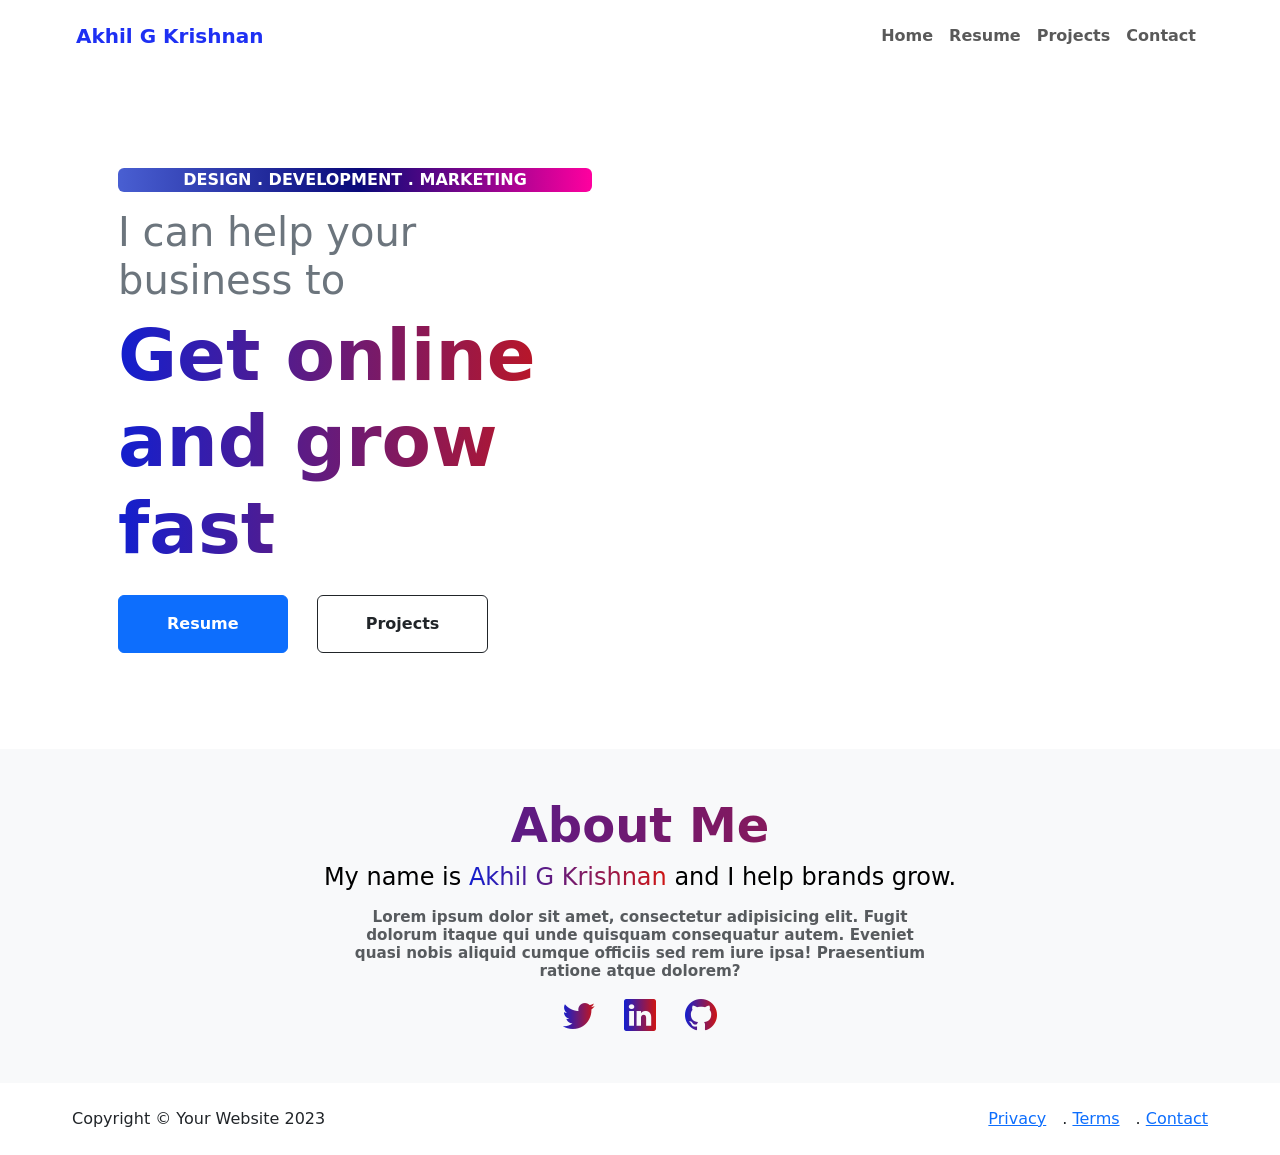
==== index.html @ 1516862a "Update index.html" ====
<!DOCTYPE html>
<html lang="en">

<head>
    <meta charset="UTF-8">
    <meta name="viewport" content="width=device-width, initial-scale=1.0">
    <title>Home</title>
    <link href="https://cdn.jsdelivr.net/npm/bootstrap@5.3.3/dist/css/bootstrap.min.css" rel="stylesheet"
        integrity="sha384-QWTKZyjpPEjISv5WaRU9OFeRpok6YctnYmDr5pNlyT2bRjXh0JMhjY6hW+ALEwIH" crossorigin="anonymous">
    <script src="https://cdn.jsdelivr.net/npm/bootstrap@5.3.3/dist/js/bootstrap.bundle.min.js"
        integrity="sha384-YvpcrYf0tY3lHB60NNkmXc5s9fDVZLESaAA55NDzOxhy9GkcIdslK1eN7N6jIeHz"
        crossorigin="anonymous"></script>
    <link rel="stylesheet" href="https://cdn.jsdelivr.net/npm/bootstrap-icons@1.11.3/font/bootstrap-icons.min.css">
    <style>
        .gradient {
            background: rgb(73, 95, 210);
            background: linear-gradient(90deg, rgba(73, 95, 210, 1) 0%, rgba(9, 9, 121, 1) 51%, rgba(255, 0, 159, 1) 100%);
        }

        .text-gradient {
            background: #121FCF;
            background: linear-gradient(to right, #121FCF 0%, #CF1512 100%);
            -webkit-background-clip: text;  
            -webkit-text-fill-color: transparent;

        }
        .text-blue {
            color: #1E30F3;
        }
                @media (max-width: 767.98px) {

            /* Small devices */
            .block-button {
                --bs-btn-padding-x: 6.5rem;
            }
        }

        @media (min-width: 992px) {

            /* Large devices */
            .block-button {
                --bs-btn-padding-x: 3rem;
            }
        }
    </style>
    <!-- aos animation -->
    <link href="https://unpkg.com/aos@2.3.1/dist/aos.css" rel="stylesheet">
    <!-- aos end -->
</head>

<body>
    <header>
        <nav class="navbar navbar-expand-lg bg-white p-3">
            <div class="container-fluid">
                <a class="navbar-brand ms-5 text-blue fw-semibold" href="#">Akhil G Krishnan</a>
                <button class="navbar-toggler" type="button" data-bs-toggle="collapse" data-bs-target="#navbarNav"
                    aria-controls="navbarNav" aria-expanded="false" aria-label="Toggle navigation">
                    <span class="navbar-toggler-icon"></span>
                </button>
                <div class="collapse navbar-collapse " id="navbarNav">
                    <ul class="navbar-nav ms-auto me-5 fw-semibold">
                        <li class="nav-item">
                            <a class="nav-link" aria-current="page" href="./index.html">Home</a>
                        </li>
                        <li class="nav-item">
                            <a class="nav-link" href="./resume.html">Resume</a>
                        </li>
                        <li class="nav-item">
                            <a class="nav-link" href="./projects.html">Projects</a>
                        </li>
                        <li class="nav-item">
                            <a class="nav-link" href="./contact.html">Contact</a>
                        </li>
                    </ul>
                </div>
            </div>
        </nav>
    </header>

    <section>
        <div class="container">
            <div class="row py-5">
                <div class="col-lg-6 col-md-12 col-sm-6 col-12 p-5">
                    <p class="fw-semibold gradient text-white text-center rounded">DESIGN . DEVELOPMENT . MARKETING</p>
                    <h1 class="display-6 text-secondary">I can help your business to</h1>
                    <h1 class="display-2 fw-semibold text-gradient pb-3"data-aos="fade-right"data-aos-duration="1000">Get online and grow fast</h1>
                    <a href="./resume.html" type="button" class="block-button btn btn-primary fw-semibold"
                        style="--bs-btn-padding-y: 1rem; --bs-btn-font-size: 1rem;">Resume</a>
                    <a href="./projects.html" type="button" class="block-button mt-lg-0 mt-4 btn btn-outline-dark fw-semibold ms-lg-4 "
                        style="--bs-btn-padding-y: 1rem; --bs-btn-font-size: 1rem;">Projects</a>
                </div>
                <div class="col-lg-6 col-md-4 col-sm-6 col-12 pb-5">
                    <img src="https://media.licdn.com/dms/image/v2/D5603AQEH0GfqsqzB6A/profile-displayphoto-shrink_800_800/profile-displayphoto-shrink_800_800/0/1711695723453?e=1730937600&v=beta&t=WbJFxingFZebpZUg8IIuKh9B48C7hSHyqkShiogOjWU" alt="" class="w-75 rounded-circle ms-5 shadow-lg" data-aos="fade-up"
                        data-aos-duration="1000">
                </div>
            </div>
        </div>
    </section>

    <section>
        <div class="container-fluid bg-light">
            <div class="row">
                <div class="col-lg-12 col-md-12 col-sm-6 col-12 p-5 ">
                    <h1 class="text-center display-5 fw-semibold text-gradient">About Me</h1>
                    <p class="display-2 text-black text-center " style="font-size: 1.5rem">My name is <span
                            class="text-gradient">Akhil G Krishnan</span> and I help brands grow.</p>
                    <p class="display-2 text-muted text-center fw-semibold col-lg-6 mx-auto" style="font-size: .95rem">Lorem
                        ipsum dolor sit amet, consectetur adipisicing elit. Fugit dolorum itaque qui unde quisquam
                        consequatur autem. Eveniet quasi nobis aliquid cumque officiis sed rem iure ipsa! Praesentium
                        ratione atque dolorem?</p>
                    <div class="text-center">
                        <a href=""><i class="bi bi-twitter display-6 text-gradient" style="font-size: 2rem"></i></a>
                        <i class="bi bi-linkedin display-6 text-gradient ms-4" style="font-size: 2rem"></i>
                        <i class="bi bi-github display-6 text-gradient ms-4" style="font-size: 2rem"></i>
                    </div>


                </div>

            </div>
        </div>
    </section>

    <!-- Footer section -->
    <footer>
        <div class="container-fluid bg-white">
            <div class="row">
                <div class="col-lg-6 col-md-4 col-sm-2 p-4 ">
                    <p class="ms-5 my-auto">Copyright © Your Website 2023</p>
                </div>
                <div class="col-lg-6 col-md- col-sm-6 text-lg-end p-4 text-center ">
                    <span><a href="#" class="me-3">Privacy</a></span>.
                    <span><a href="#" class="me-3">Terms</a></span>.
                    <span><a href="#" class="me-5">Contact</a></span>
                    
                </div>
            </div>

        </div>



    </footer>
    <!-- Footer section end -->


</body>
<script src="https://unpkg.com/aos@2.3.1/dist/aos.js"></script>
<script>
    AOS.init();
</script>

</html>
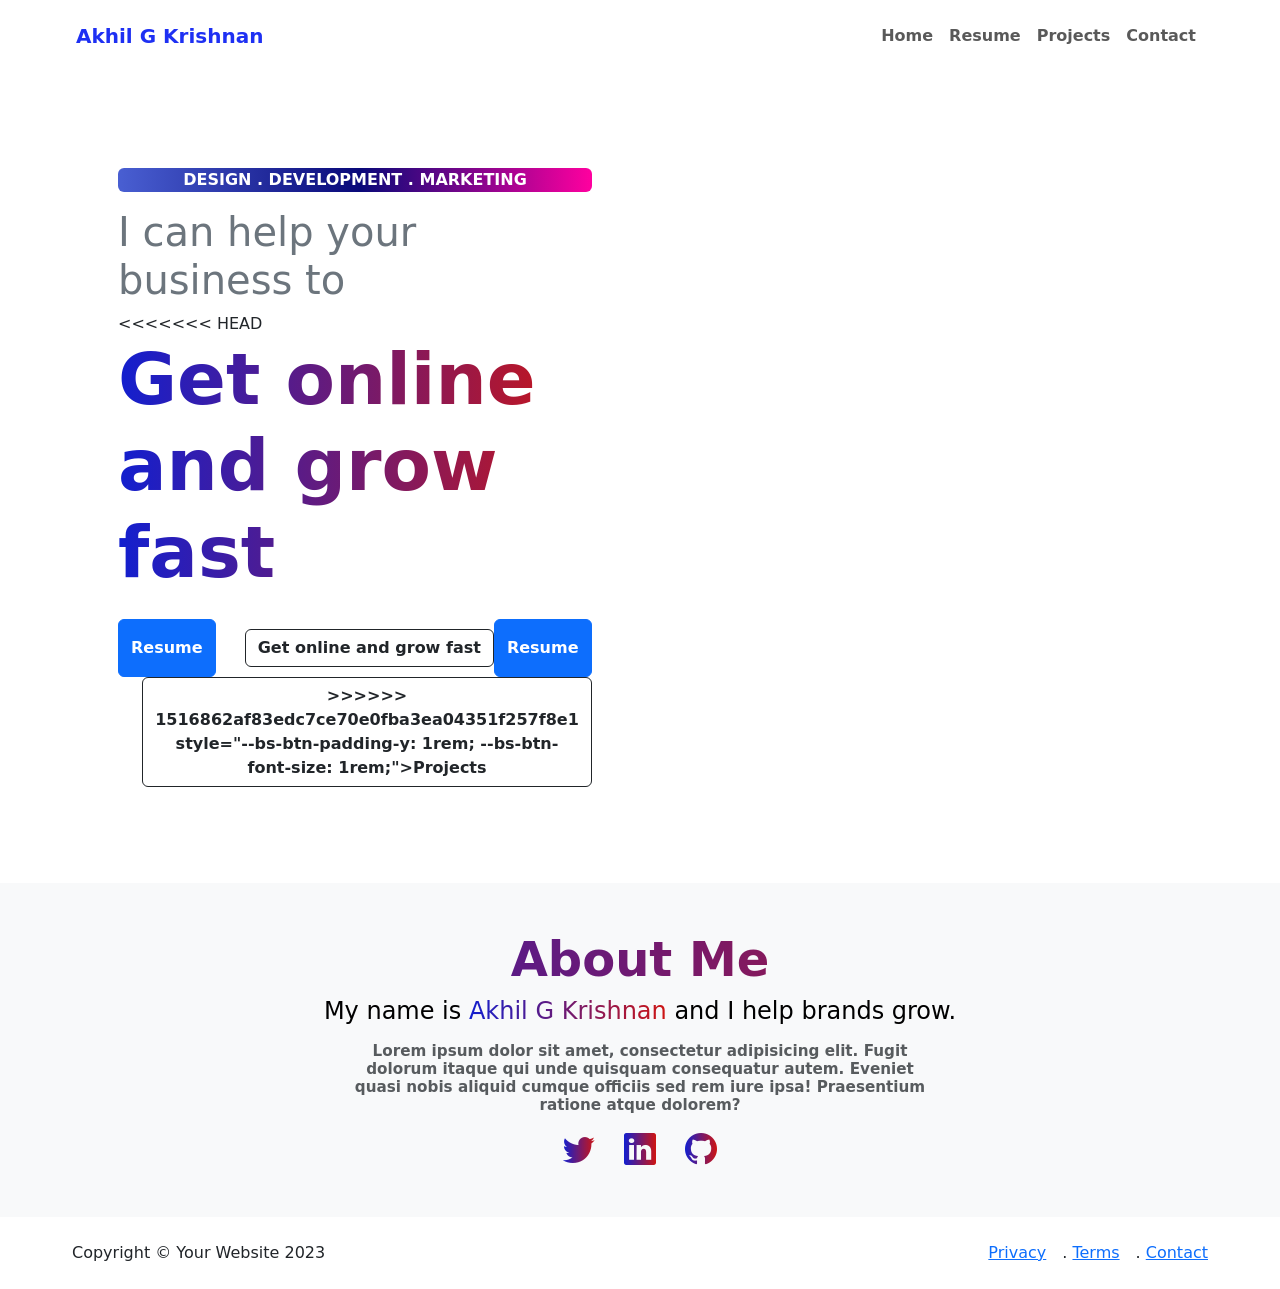
==== commit dc173229: "favicon added" ====
--- a/index.html
+++ b/index.html
@@ -11,6 +11,7 @@
         integrity="sha384-YvpcrYf0tY3lHB60NNkmXc5s9fDVZLESaAA55NDzOxhy9GkcIdslK1eN7N6jIeHz"
         crossorigin="anonymous"></script>
     <link rel="stylesheet" href="https://cdn.jsdelivr.net/npm/bootstrap-icons@1.11.3/font/bootstrap-icons.min.css">
+    <link rel="icon" type="image/x-icon" href="/images/1711695723453-modified.png">
     <style>
         .gradient {
             background: rgb(73, 95, 210);
@@ -20,14 +21,24 @@
         .text-gradient {
             background: #121FCF;
             background: linear-gradient(to right, #121FCF 0%, #CF1512 100%);
-            -webkit-background-clip: text;  
+            -webkit-background-clip: text;
             -webkit-text-fill-color: transparent;
 
         }
+
         .text-blue {
             color: #1E30F3;
         }
+<<<<<<< HEAD
+
+        .block-button {
+            --bs-btn-padding-x: 7rem;
+        }
+
+        @media (max-width: 767.98px) {
+=======
                 @media (max-width: 767.98px) {
+>>>>>>> 1516862af83edc7ce70e0fba3ea04351f257f8e1
 
             /* Small devices */
             .block-button {
@@ -77,21 +88,30 @@
         </nav>
     </header>
 
-    <section>
+    <section >
         <div class="container">
             <div class="row py-5">
                 <div class="col-lg-6 col-md-12 col-sm-6 col-12 p-5">
                     <p class="fw-semibold gradient text-white text-center rounded">DESIGN . DEVELOPMENT . MARKETING</p>
                     <h1 class="display-6 text-secondary">I can help your business to</h1>
+<<<<<<< HEAD
+                    <h1 class="display-2 fw-semibold text-gradient pb-3" data-aos="fade-right" data-aos-duration="1000">
+                        Get online and grow fast</h1>
+                    <a href="./resume.html" type="button" class=" block-button btn btn-primary fw-semibold"
+                        style="--bs-btn-padding-y: 1rem; --bs-btn-font-size: 1rem;">Resume</a>
+                    <a href="./projects.html" type="button"
+                        class=" block-button mt-lg-0 mt-4 btn btn-outline-dark fw-semibold ms-lg-4 "
+=======
                     <h1 class="display-2 fw-semibold text-gradient pb-3"data-aos="fade-right"data-aos-duration="1000">Get online and grow fast</h1>
                     <a href="./resume.html" type="button" class="block-button btn btn-primary fw-semibold"
                         style="--bs-btn-padding-y: 1rem; --bs-btn-font-size: 1rem;">Resume</a>
                     <a href="./projects.html" type="button" class="block-button mt-lg-0 mt-4 btn btn-outline-dark fw-semibold ms-lg-4 "
+>>>>>>> 1516862af83edc7ce70e0fba3ea04351f257f8e1
                         style="--bs-btn-padding-y: 1rem; --bs-btn-font-size: 1rem;">Projects</a>
                 </div>
                 <div class="col-lg-6 col-md-4 col-sm-6 col-12 pb-5">
-                    <img src="https://media.licdn.com/dms/image/v2/D5603AQEH0GfqsqzB6A/profile-displayphoto-shrink_800_800/profile-displayphoto-shrink_800_800/0/1711695723453?e=1730937600&v=beta&t=WbJFxingFZebpZUg8IIuKh9B48C7hSHyqkShiogOjWU" alt="" class="w-75 rounded-circle ms-5 shadow-lg" data-aos="fade-up"
-                        data-aos-duration="1000">
+                    <img src="https://media.licdn.com/dms/image/v2/D5603AQEH0GfqsqzB6A/profile-displayphoto-shrink_800_800/profile-displayphoto-shrink_800_800/0/1711695723453?e=1730937600&v=beta&t=WbJFxingFZebpZUg8IIuKh9B48C7hSHyqkShiogOjWU"
+                        alt="" class="w-75 rounded-circle ms-5 shadow-lg" data-aos="fade-up" data-aos-duration="1000">
                 </div>
             </div>
         </div>
@@ -104,7 +124,8 @@
                     <h1 class="text-center display-5 fw-semibold text-gradient">About Me</h1>
                     <p class="display-2 text-black text-center " style="font-size: 1.5rem">My name is <span
                             class="text-gradient">Akhil G Krishnan</span> and I help brands grow.</p>
-                    <p class="display-2 text-muted text-center fw-semibold col-lg-6 mx-auto" style="font-size: .95rem">Lorem
+                    <p class="display-2 text-muted text-center fw-semibold col-lg-6 mx-auto" style="font-size: .95rem">
+                        Lorem
                         ipsum dolor sit amet, consectetur adipisicing elit. Fugit dolorum itaque qui unde quisquam
                         consequatur autem. Eveniet quasi nobis aliquid cumque officiis sed rem iure ipsa! Praesentium
                         ratione atque dolorem?</p>
@@ -132,7 +153,7 @@
                     <span><a href="#" class="me-3">Privacy</a></span>.
                     <span><a href="#" class="me-3">Terms</a></span>.
                     <span><a href="#" class="me-5">Contact</a></span>
-                    
+
                 </div>
             </div>
 
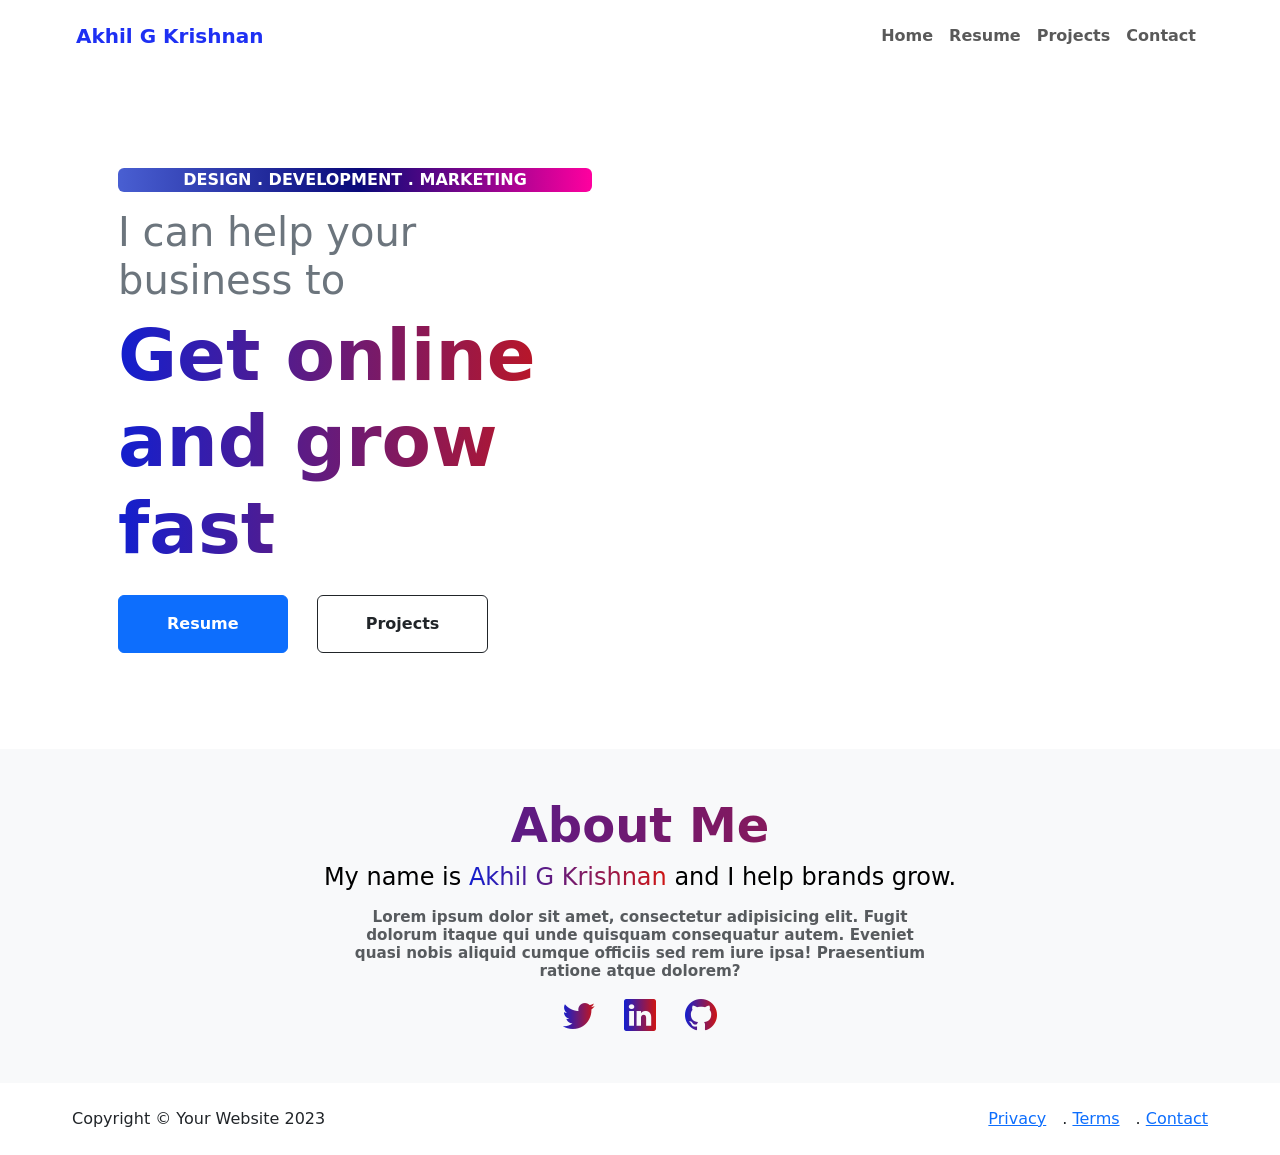
==== commit f1db37c9: "error fixed" ====
--- a/index.html
+++ b/index.html
@@ -29,16 +29,12 @@
         .text-blue {
             color: #1E30F3;
         }
-<<<<<<< HEAD
 
         .block-button {
             --bs-btn-padding-x: 7rem;
         }
 
         @media (max-width: 767.98px) {
-=======
-                @media (max-width: 767.98px) {
->>>>>>> 1516862af83edc7ce70e0fba3ea04351f257f8e1
 
             /* Small devices */
             .block-button {
@@ -94,19 +90,12 @@
                 <div class="col-lg-6 col-md-12 col-sm-6 col-12 p-5">
                     <p class="fw-semibold gradient text-white text-center rounded">DESIGN . DEVELOPMENT . MARKETING</p>
                     <h1 class="display-6 text-secondary">I can help your business to</h1>
-<<<<<<< HEAD
                     <h1 class="display-2 fw-semibold text-gradient pb-3" data-aos="fade-right" data-aos-duration="1000">
                         Get online and grow fast</h1>
                     <a href="./resume.html" type="button" class=" block-button btn btn-primary fw-semibold"
                         style="--bs-btn-padding-y: 1rem; --bs-btn-font-size: 1rem;">Resume</a>
                     <a href="./projects.html" type="button"
                         class=" block-button mt-lg-0 mt-4 btn btn-outline-dark fw-semibold ms-lg-4 "
-=======
-                    <h1 class="display-2 fw-semibold text-gradient pb-3"data-aos="fade-right"data-aos-duration="1000">Get online and grow fast</h1>
-                    <a href="./resume.html" type="button" class="block-button btn btn-primary fw-semibold"
-                        style="--bs-btn-padding-y: 1rem; --bs-btn-font-size: 1rem;">Resume</a>
-                    <a href="./projects.html" type="button" class="block-button mt-lg-0 mt-4 btn btn-outline-dark fw-semibold ms-lg-4 "
->>>>>>> 1516862af83edc7ce70e0fba3ea04351f257f8e1
                         style="--bs-btn-padding-y: 1rem; --bs-btn-font-size: 1rem;">Projects</a>
                 </div>
                 <div class="col-lg-6 col-md-4 col-sm-6 col-12 pb-5">
@@ -171,4 +160,4 @@
     AOS.init();
 </script>
 
-</html>
+</html>
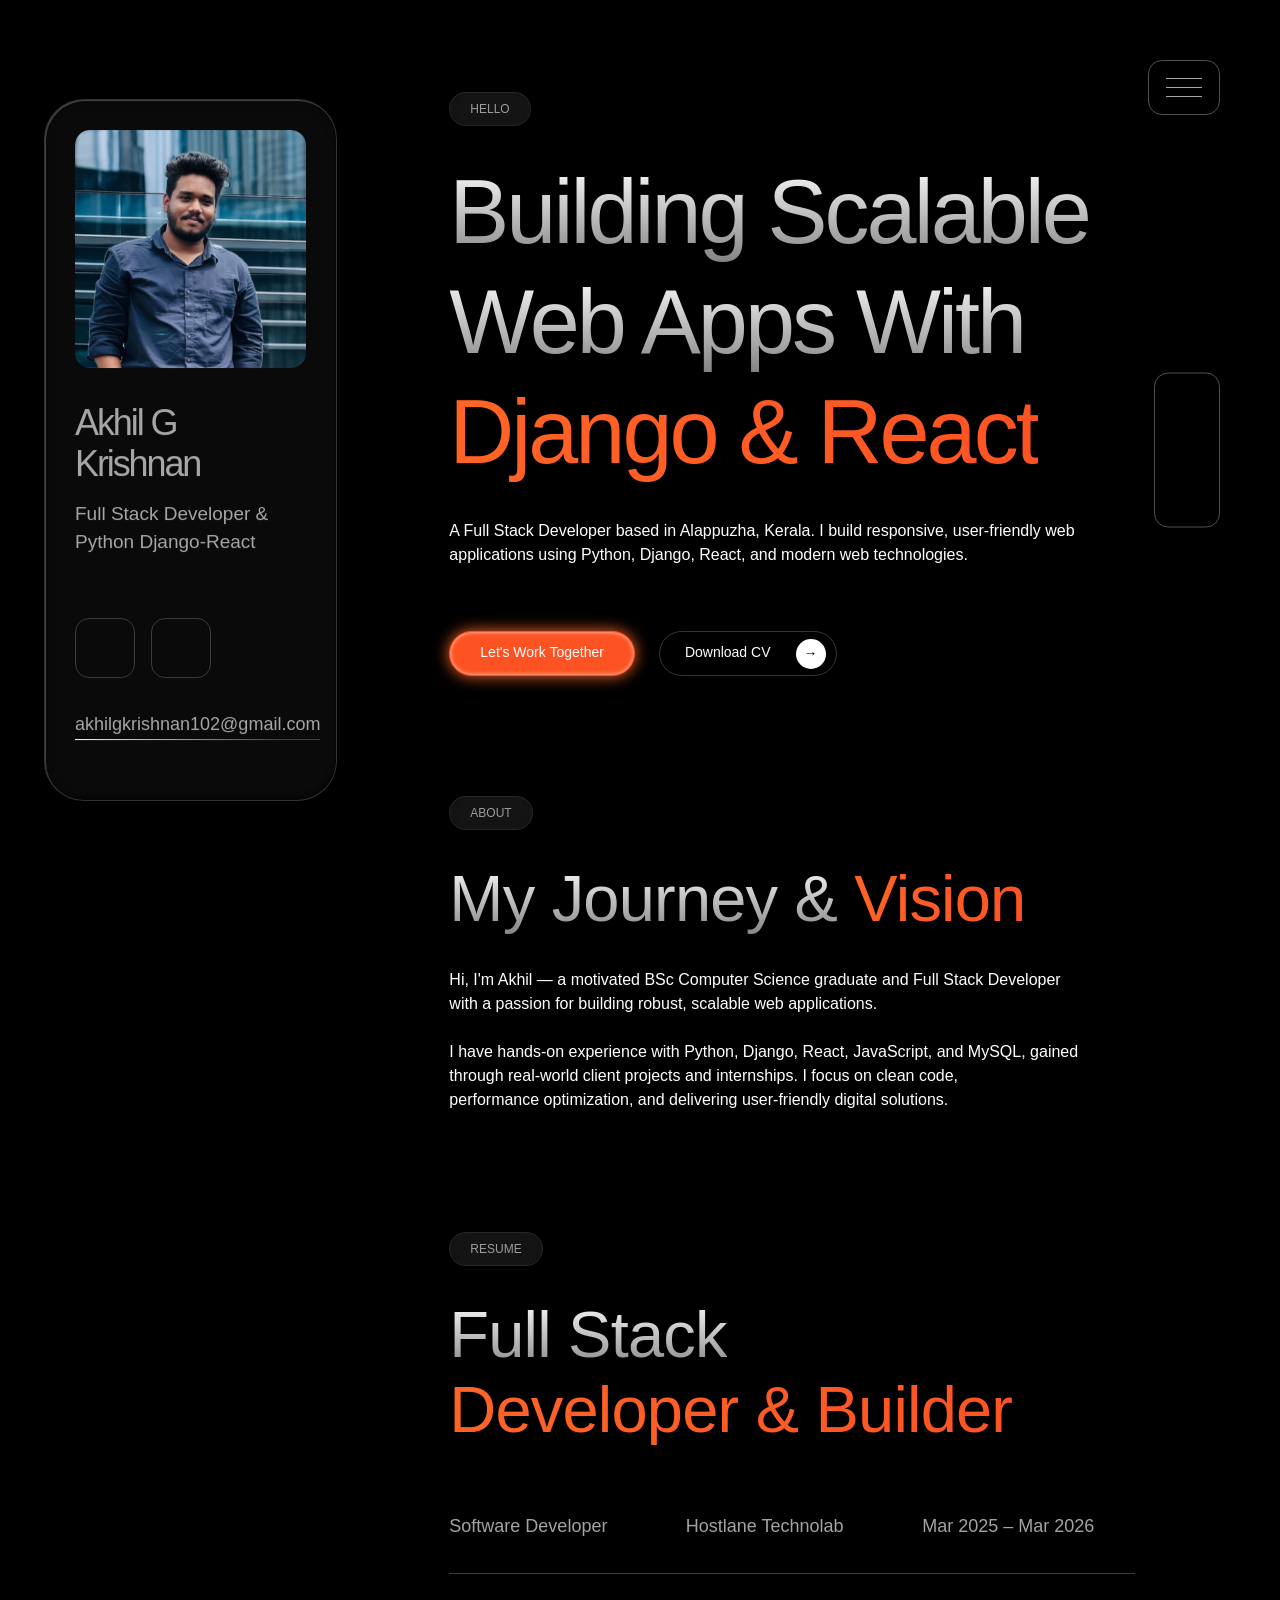
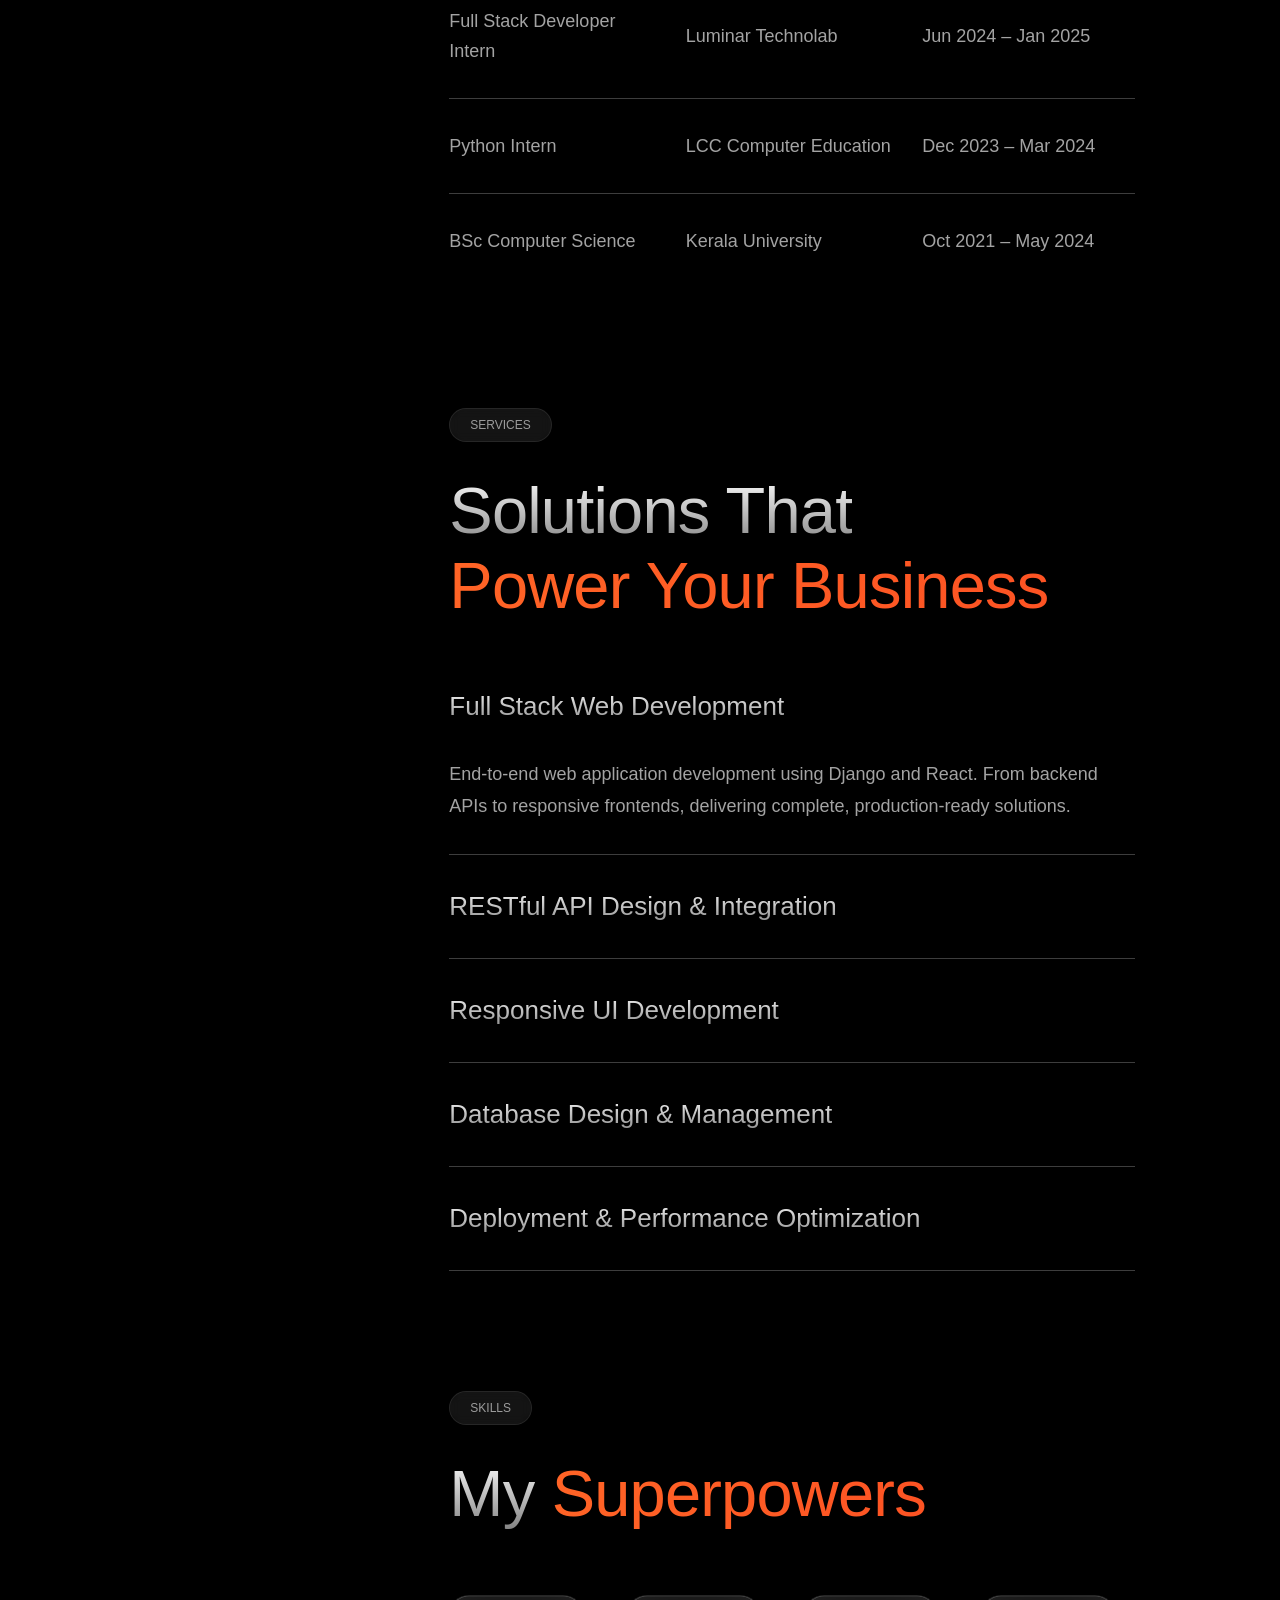
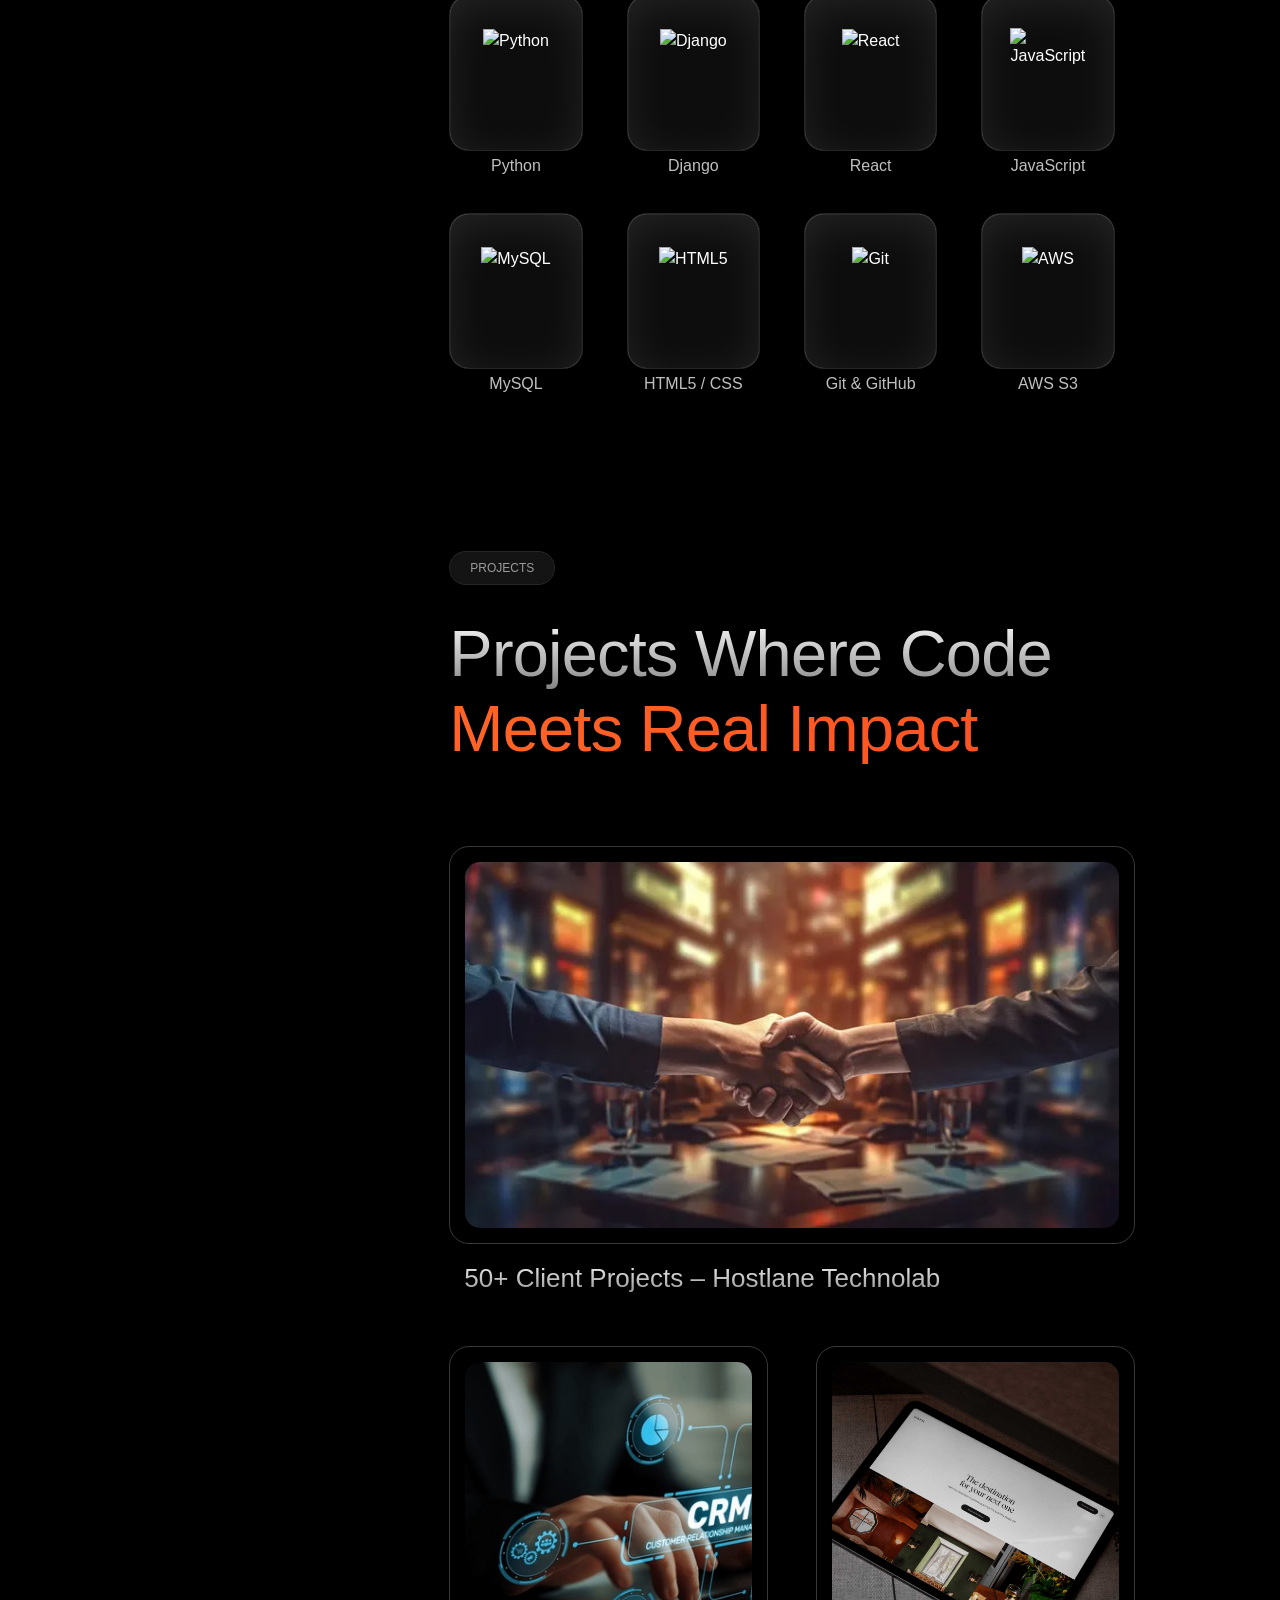
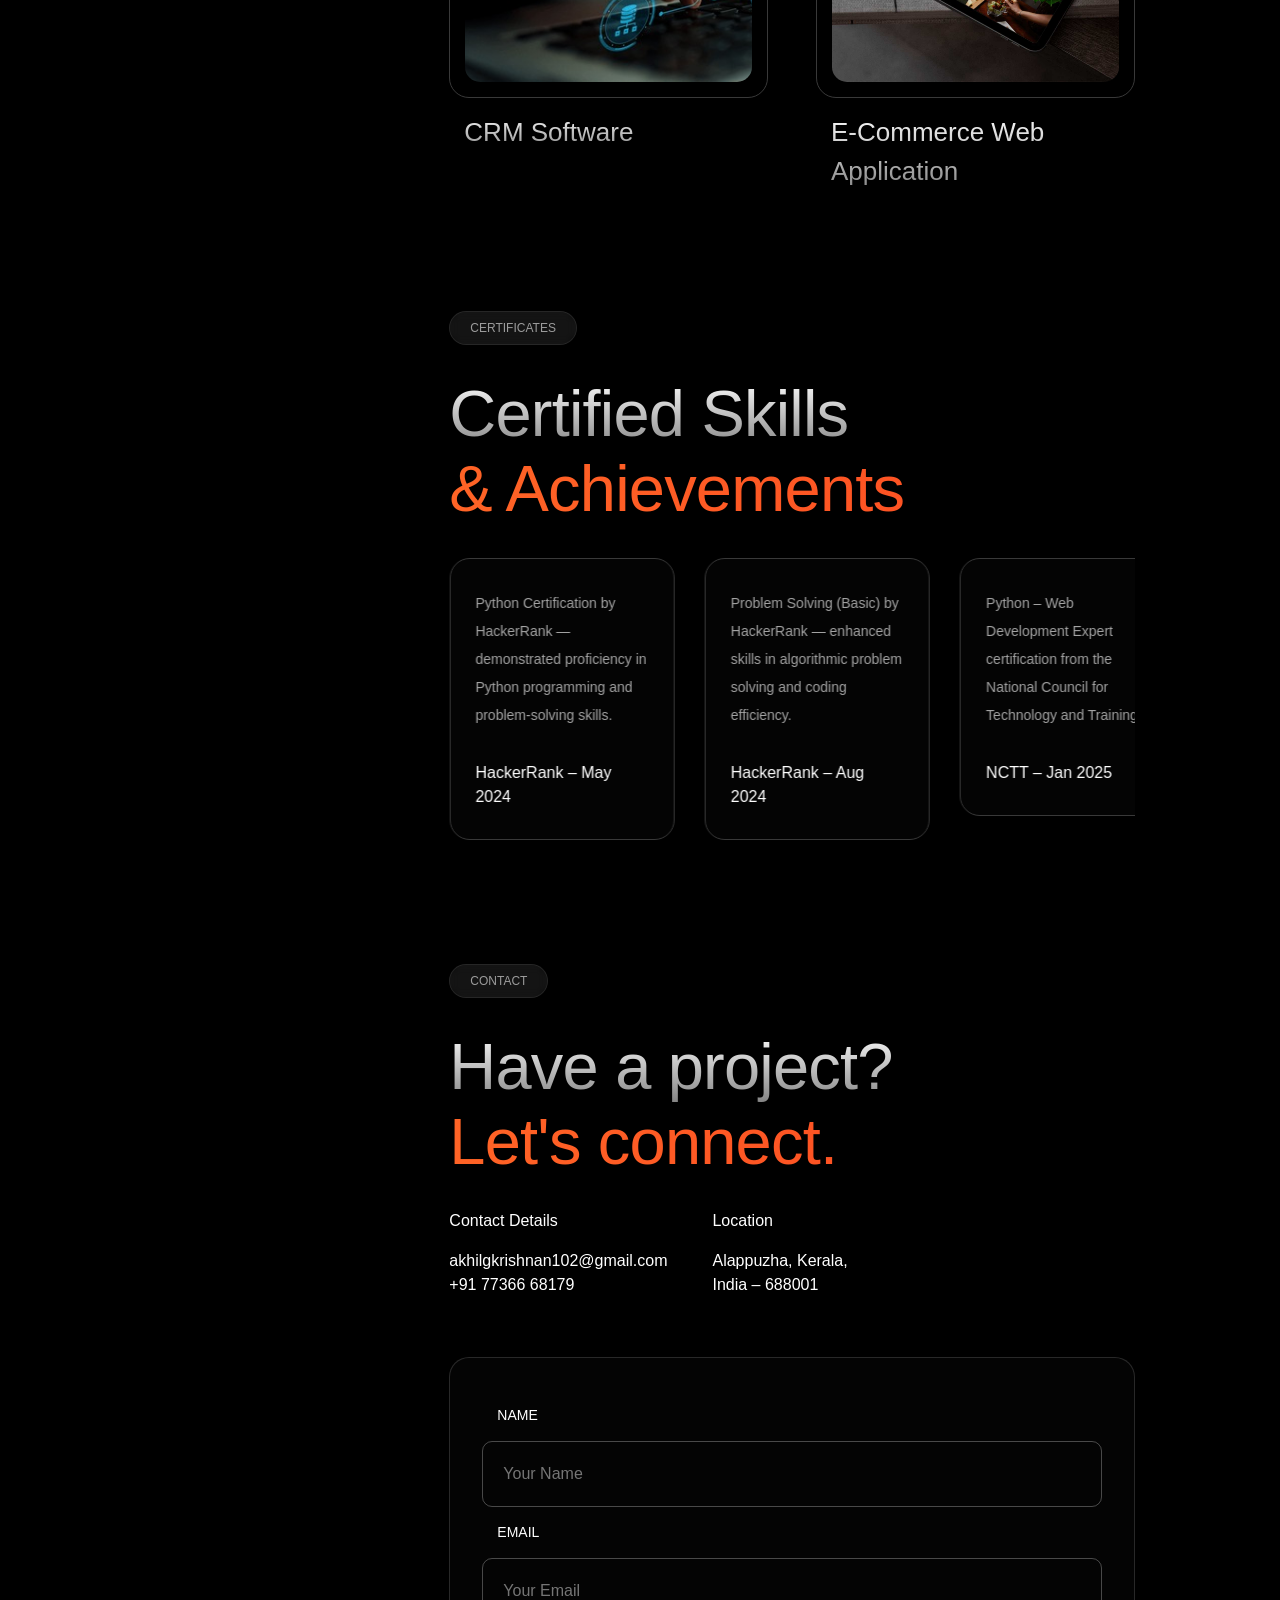
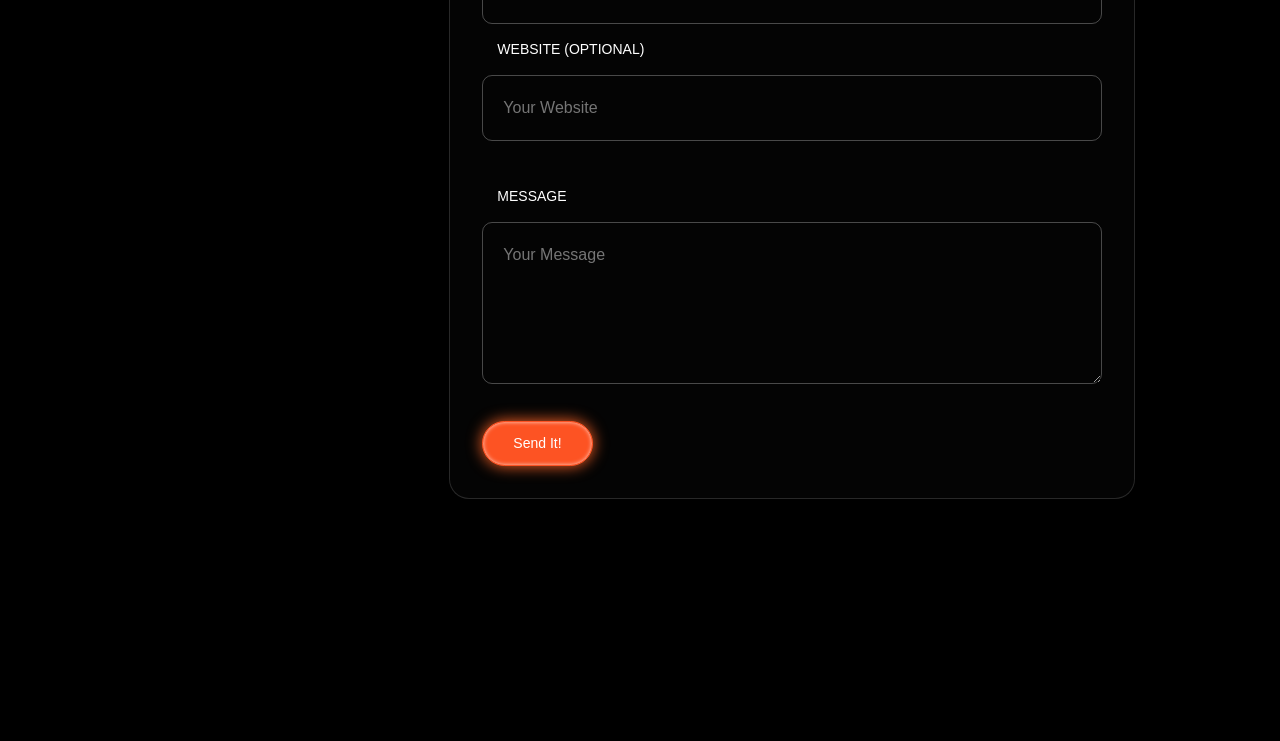
==== commit 4120146b: "new" ====
--- a/index.html
+++ b/index.html
@@ -1,163 +1,747 @@
 <!DOCTYPE html>
-<html lang="en">
+<!-- saved from url=(0052)https://visiblo-template.tavonline.co/version-3.html -->
+<html lang="en" style="scroll-behavior: smooth;">
 
 <head>
-    <meta charset="UTF-8">
-    <meta name="viewport" content="width=device-width, initial-scale=1.0">
-    <title>Home</title>
-    <link href="https://cdn.jsdelivr.net/npm/bootstrap@5.3.3/dist/css/bootstrap.min.css" rel="stylesheet"
-        integrity="sha384-QWTKZyjpPEjISv5WaRU9OFeRpok6YctnYmDr5pNlyT2bRjXh0JMhjY6hW+ALEwIH" crossorigin="anonymous">
-    <script src="https://cdn.jsdelivr.net/npm/bootstrap@5.3.3/dist/js/bootstrap.bundle.min.js"
-        integrity="sha384-YvpcrYf0tY3lHB60NNkmXc5s9fDVZLESaAA55NDzOxhy9GkcIdslK1eN7N6jIeHz"
-        crossorigin="anonymous"></script>
-    <link rel="stylesheet" href="https://cdn.jsdelivr.net/npm/bootstrap-icons@1.11.3/font/bootstrap-icons.min.css">
-    <link rel="icon" type="image/x-icon" href="/images/1711695723453-modified.png">
+    <meta http-equiv="Content-Type" content="text/html; charset=UTF-8">
     <style>
-        .gradient {
-            background: rgb(73, 95, 210);
-            background: linear-gradient(90deg, rgba(73, 95, 210, 1) 0%, rgba(9, 9, 121, 1) 51%, rgba(255, 0, 159, 1) 100%);
+        body {
+            transition: opacity ease-in 0.2s;
         }
 
-        .text-gradient {
-            background: #121FCF;
-            background: linear-gradient(to right, #121FCF 0%, #CF1512 100%);
-            -webkit-background-clip: text;
-            -webkit-text-fill-color: transparent;
-
-        }
-
-        .text-blue {
-            color: #1E30F3;
-        }
-
-        .block-button {
-            --bs-btn-padding-x: 7rem;
-        }
-
-        @media (max-width: 767.98px) {
-
-            /* Small devices */
-            .block-button {
-                --bs-btn-padding-x: 6.5rem;
-            }
-        }
-
-        @media (min-width: 992px) {
-
-            /* Large devices */
-            .block-button {
-                --bs-btn-padding-x: 3rem;
-            }
+        body[unresolved] {
+            opacity: 0;
+            display: block;
+            overflow: hidden;
+            position: relative;
         }
     </style>
-    <!-- aos animation -->
-    <link href="https://unpkg.com/aos@2.3.1/dist/aos.css" rel="stylesheet">
-    <!-- aos end -->
+
+    <meta name="viewport" content="width=device-width, initial-scale=1.0">
+    <title>Akhil G Krishnan – Full Stack Developer</title>
+
+    <!-- Google Fonts -->
+    <link rel="preconnect" href="https://fonts.googleapis.com/">
+    <link rel="preconnect" href="https://fonts.gstatic.com/" crossorigin="">
+    <link href="./index_files/css2" rel="stylesheet">
+
+    <!-- Bootstrap CSS -->
+    <link rel="stylesheet" href="./index_files/bootstrap.min.css">
+
+    <!-- Icon CSS -->
+    <link href="https://cdn.jsdelivr.net/npm/remixicon@3.5.0/fonts/remixicon.css" rel="stylesheet">
+
+    <!--  CSS files -->
+    <link rel="stylesheet" href="./index_files/swiper.css">
+    <link rel="stylesheet" href="./index_files/magnific.css">
+    <link rel="stylesheet" href="./index_files/main-color.css">
+    <link rel="stylesheet" href="./index_files/main.css">
+
+    <style>
+        .text-anime,
+        .text-anime .text-lines,
+        .text-anime span {
+            opacity: 1 !important;
+            transform: none !important;
+            visibility: visible !important;
+        }
+    </style>
 </head>
 
-<body>
-    <header>
-        <nav class="navbar navbar-expand-lg bg-white p-3">
-            <div class="container-fluid">
-                <a class="navbar-brand ms-5 text-blue fw-semibold" href="#">Akhil G Krishnan</a>
-                <button class="navbar-toggler" type="button" data-bs-toggle="collapse" data-bs-target="#navbarNav"
-                    aria-controls="navbarNav" aria-expanded="false" aria-label="Toggle navigation">
-                    <span class="navbar-toggler-icon"></span>
-                </button>
-                <div class="collapse navbar-collapse " id="navbarNav">
-                    <ul class="navbar-nav ms-auto me-5 fw-semibold">
-                        <li class="nav-item">
-                            <a class="nav-link" aria-current="page" href="./index.html">Home</a>
+<body style="">
+
+    <div class="preloader"
+        style="translate: none; rotate: none; scale: none; pointer-events: none; transform: translate(0px, -100%);">
+        <div class="percent-display">
+            <div class="number"><span
+                    style="translate: none; rotate: none; scale: none; transform: translate(0px, -400%);">0</span><span
+                    style="translate: none; rotate: none; scale: none; transform: translate(0px, -400%);">0</span></div>
+            <div class="number"><span
+                    style="translate: none; rotate: none; scale: none; transform: translate(0px, -400%);">2</span><span
+                    style="translate: none; rotate: none; scale: none; transform: translate(0px, -400%);">7</span></div>
+            <div class="number"><span
+                    style="translate: none; rotate: none; scale: none; transform: translate(0px, -400%);">5</span><span
+                    style="translate: none; rotate: none; scale: none; transform: translate(0px, -400%);">3</span></div>
+            <div class="number"><span
+                    style="translate: none; rotate: none; scale: none; transform: translate(0px, -400%);">1</span><span
+                    style="translate: none; rotate: none; scale: none; transform: translate(0px, -400%);">0</span><span
+                    style="translate: none; rotate: none; scale: none; transform: translate(0px, -400%);">0</span></div>
+        </div>
+        <div class="loading" style="opacity: 0; visibility: hidden;">Loading...</div>
+    </div>
+    <main>
+        <div class="wrapper row">
+            <div class="hamburger">
+                <span></span>
+                <span></span>
+                <span></span>
+            </div>
+
+            <div class="icon-bar">
+                <a href="#home" class="active"><span>home</span><i class="ri-home-3-line"></i></a>
+                <a href="#resume" class=""><span>resume</span><i class="ri-align-center"></i></a>
+                <a href="#services" class=""><span>services</span><i class="ri-briefcase-2-line"></i></a>
+                <a href="#skills" class=""><span>skills</span><i class="ri-shapes-line"></i></a>
+                <a href="#portfolio" class=""><span>projects</span><i class="ri-macbook-line"></i></a>
+                <a href="#comments" class=""><span>certificates</span><i class="ri-medal-line"></i></a>
+                <a href="#contact" class=""><span>contact</span><i class="ri-mail-send-line"></i></a>
+            </div>
+
+            <div class="profile-box-wrap col-12 offset-md-1 col-md-10 offset-lg-0 col-lg-3">
+                <div class="profile-box glass-effect">
+                    <div class="profile-box-inner">
+                        <div class="profile-image">
+                            <img src="./index_files/img/akhil.png" alt="profile">
+                        </div>
+                        <div class="profile-info">
+                            <h5 class="mt-1">Akhil G Krishnan</h5>
+                            <p class="body-three mt-16">Full Stack Developer &amp;<br>Python Django-React</p>
+                        </div>
+                        <div class="social-links mt-32">
+                            <a href="https://www.linkedin.com/in/akhilgk-/" target="_blank"><i
+                                    class="ri-linkedin-fill"></i></a>
+                            <a href="https://github.com/akhilgk102" target="_blank"><i class="ri-github-fill"></i></a>
+                        </div>
+                        <div class="email-info ">
+                            <a href="mailto:akhilgkrishnan102@gmail.com">
+                                <p>akhilgkrishnan102@gmail.com</p>
+                            </a>
+                        </div>
+                    </div>
+                </div>
+            </div>
+
+            <div class="content-side  col-12 offset-md-1 col-md-10 offset-lg-4 col-lg-7">
+                <section class="hero-section" id="home">
+                    <div class="eyebrow-badge fade-up-anime"
+                        style="translate: none; rotate: none; scale: none; opacity: 1; visibility: inherit; transform: translate(0px, 0px);">
+                        <span>HELLO</span>
+                    </div>
+                    <h1 class="text-anime" style="">
+                        <div class="line-wrapper">
+                            <div class="text-lines"
+                                style="display: block; text-align: start; position: relative; translate: none; rotate: none; scale: none; transform: translate(0px, 0px);">
+                                <span>Building Scalable</span>
+                            </div>
+                        </div>
+                        <div class="line-wrapper">
+                            <div class="text-lines"
+                                style="display: block; text-align: start; position: relative; translate: none; rotate: none; scale: none; transform: translate(0px, 0px);">
+                                <span>Web Apps With</span>
+                            </div>
+                        </div>
+                        <div class="line-wrapper">
+                            <div class="text-lines"
+                                style="display: block; text-align: start; position: relative; translate: none; rotate: none; scale: none; transform: translate(0px, 0px);">
+                                <span class="color">Django &amp; React</span>
+                            </div>
+                        </div>
+                    </h1>
+                    <p class="mt-32 text-anime" style="">
+                    <div class="line-wrapper">
+                        <div class="text-lines"
+                            style="display: block; text-align: start; position: relative; translate: none; rotate: none; scale: none; transform: translate(0px, 0px);">
+                            A Full Stack Developer based in Alappuzha, Kerala. I build responsive, user-friendly web
+                        </div>
+                    </div>
+                    <div class="line-wrapper">
+                        <div class="text-lines"
+                            style="display: block; text-align: start; position: relative; translate: none; rotate: none; scale: none; transform: translate(0px, 0px);">
+                            applications using Python, Django, React, and modern web technologies.</div>
+                    </div>
+                    </p>
+                    <div class="buttons-holder fade-up-anime mt-64"
+                        style="translate: none; rotate: none; scale: none; opacity: 1; visibility: inherit; transform: translate(0px, 0px);">
+                        <a class="visiblo-btn-color" href="mailto:akhilgkrishnan102@gmail.com"><span>Let's Work
+                                Together</span></a>
+                        <a class="visiblo-btn-arrow" href="#"><span>Download CV</span></a>
+                    </div>
+                </section>
+
+                <!-- About Section -->
+                <section class="about-section" id="about">
+                    <div class="eyebrow-badge fade-up-anime"
+                        style="translate: none; rotate: none; scale: none; opacity: 1; visibility: inherit; transform: translate(0px, 0px);">
+                        <span>ABOUT</span>
+                    </div>
+                    <div class="about-title">
+                        <h2 class="about-title-secondary text-anime" style="">
+                            <div class="line-wrapper">
+                                <div class="text-lines"
+                                    style="display: block; text-align: start; position: relative; translate: none; rotate: none; scale: none; transform: translate(0px, 0px);">
+                                    <span>My Journey &amp; </span><span class="color">Vision</span>
+                                </div>
+                            </div>
+                        </h2>
+                    </div>
+
+                    <div class="about-content mt-32">
+                        <p class="about-paragraph text-anime" style="">
+                        <div class="line-wrapper">
+                            <div class="text-lines"
+                                style="display: block; text-align: start; position: relative; translate: none; rotate: none; scale: none; transform: translate(0px, 0px);">
+                                Hi, I'm Akhil — a motivated BSc Computer Science graduate and Full Stack Developer</div>
+                        </div>
+                        <div class="line-wrapper">
+                            <div class="text-lines"
+                                style="display: block; text-align: start; position: relative; translate: none; rotate: none; scale: none; transform: translate(0px, 0px);">
+                                with a passion for building robust, scalable web applications.</div>
+                        </div>
+                        </p>
+                        <br>
+                        <p class="about-paragraph text-anime" style="">
+                        <div class="line-wrapper">
+                            <div class="text-lines"
+                                style="display: block; text-align: start; position: relative; translate: none; rotate: none; scale: none; transform: translate(0px, 0px);">
+                                I have hands-on experience with Python, Django, React, JavaScript, and MySQL, gained
+                            </div>
+                        </div>
+                        <div class="line-wrapper">
+                            <div class="text-lines"
+                                style="display: block; text-align: start; position: relative; translate: none; rotate: none; scale: none; transform: translate(0px, 0px);">
+                                through real-world client projects and internships. I focus on clean code,</div>
+                        </div>
+                        <div class="line-wrapper">
+                            <div class="text-lines"
+                                style="display: block; text-align: start; position: relative; translate: none; rotate: none; scale: none; transform: translate(0px, 0px);">
+                                performance optimization, and delivering user-friendly digital solutions.</div>
+                        </div>
+                        </p>
+                    </div>
+                </section>
+
+                <!-- Resume Section -->
+                <section class="resume-section" id="resume">
+                    <div class="eyebrow-badge fade-up-anime"
+                        style="translate: none; rotate: none; scale: none; opacity: 1; visibility: inherit; transform: translate(0px, 0px);">
+                        <span>RESUME</span>
+                    </div>
+
+                    <div class="main-title">
+                        <h2 class="title-primary text-anime" style="">
+                            <div class="line-wrapper">
+                                <div class="text-lines"
+                                    style="display: block; text-align: start; position: relative; translate: none; rotate: none; scale: none; transform: translate(0px, 0px);">
+                                    <span>Full Stack</span>
+                                </div>
+                            </div>
+                            <div class="line-wrapper">
+                                <div class="text-lines"
+                                    style="display: block; text-align: start; position: relative; translate: none; rotate: none; scale: none; transform: translate(0px, 0px);">
+                                    <span class="color">Developer &amp; Builder</span>
+                                </div>
+                            </div>
+                        </h2>
+                    </div>
+
+                    <div class="work-experience mt-32">
+                        <div class="experience-item fade-up-anime row"
+                            style="translate: none; rotate: none; scale: none; opacity: 1; visibility: inherit; transform: translate(0px, 0px);">
+                            <div class="job-title col-md-4">Software Developer</div>
+                            <div class="company-name col-md-4">Hostlane Technolab</div>
+                            <div class="work-dates col-md-4">Mar 2025 – Mar 2026</div>
+                        </div>
+
+                        <div class="experience-divider"></div>
+
+                        <div class="experience-item fade-up-anime row"
+                            style="translate: none; rotate: none; scale: none; opacity: 1; visibility: inherit; transform: translate(0px, 0px);">
+                            <div class="job-title col-md-4">Full Stack Developer Intern</div>
+                            <div class="company-name col-md-4">Luminar Technolab</div>
+                            <div class="work-dates col-md-4">Jun 2024 – Jan 2025</div>
+                        </div>
+
+                        <div class="experience-divider"></div>
+
+                        <div class="experience-item fade-up-anime row"
+                            style="translate: none; rotate: none; scale: none; opacity: 1; visibility: inherit; transform: translate(0px, 0px);">
+                            <div class="job-title col-md-4">Python Intern</div>
+                            <div class="company-name col-md-4">LCC Computer Education</div>
+                            <div class="work-dates col-md-4">Dec 2023 – Mar 2024</div>
+                        </div>
+
+                        <div class="experience-divider"></div>
+
+                        <div class="experience-item fade-up-anime row"
+                            style="translate: none; rotate: none; scale: none; opacity: 1; visibility: inherit; transform: translate(0px, 0px);">
+                            <div class="job-title col-md-4">BSc Computer Science</div>
+                            <div class="company-name col-md-4">Kerala University</div>
+                            <div class="work-dates col-md-4">Oct 2021 – May 2024</div>
+                        </div>
+                    </div>
+                </section>
+
+                <!-- Services Section -->
+                <section class="services-section" id="services">
+                    <div class="eyebrow-badge fade-up-anime"
+                        style="translate: none; rotate: none; scale: none; opacity: 1; visibility: inherit; transform: translate(0px, 0px);">
+                        <span>SERVICES</span>
+                    </div>
+
+                    <div class="services-title">
+                        <h2 class="services-title-primary text-anime" style="">
+                            <div class="line-wrapper">
+                                <div class="text-lines"
+                                    style="display: block; text-align: start; position: relative; translate: none; rotate: none; scale: none; transform: translate(0px, 0px);">
+                                    <span>Solutions That</span>
+                                </div>
+                            </div>
+                            <div class="line-wrapper">
+                                <div class="text-lines"
+                                    style="display: block; text-align: start; position: relative; translate: none; rotate: none; scale: none; transform: translate(0px, 0px);">
+                                    <span class="color">Power Your Business</span>
+                                </div>
+                            </div>
+                        </h2>
+                    </div>
+
+                    <div class="services-accordion mt-32">
+                        <div class="accordion-item fade-up-anime"
+                            style="translate: none; rotate: none; scale: none; opacity: 1; visibility: inherit; transform: translate(0px, 0px);">
+                            <div class="accordion-header active">
+                                <span class="service-name">Full Stack Web Development</span>
+                                <span class="accordion-arrow"><i class="ri-arrow-right-down-line"></i></span>
+                            </div>
+                            <div class="accordion-content" style="display: block;">
+                                <p>End-to-end web application development using Django and React. From backend APIs to
+                                    responsive frontends, delivering complete, production-ready solutions.</p>
+                            </div>
+                        </div>
+
+                        <div class="accordion-divider"></div>
+
+                        <div class="accordion-item fade-up-anime"
+                            style="translate: none; rotate: none; scale: none; opacity: 1; visibility: inherit; transform: translate(0px, 0px);">
+                            <div class="accordion-header">
+                                <span class="service-name">RESTful API Design &amp; Integration</span>
+                                <span class="accordion-arrow"><i class="ri-arrow-right-down-line"></i></span>
+                            </div>
+                            <div class="accordion-content">
+                                <p>Design and development of clean, scalable RESTful APIs for seamless frontend-backend
+                                    communication using Django REST Framework.</p>
+                            </div>
+                        </div>
+
+                        <div class="accordion-divider"></div>
+
+                        <div class="accordion-item fade-up-anime"
+                            style="translate: none; rotate: none; scale: none; opacity: 1; visibility: inherit; transform: translate(0px, 0px);">
+                            <div class="accordion-header">
+                                <span class="service-name">Responsive UI Development</span>
+                                <span class="accordion-arrow"><i class="ri-arrow-right-down-line"></i></span>
+                            </div>
+                            <div class="accordion-content">
+                                <p>Building modern, responsive, and user-friendly interfaces using HTML5, CSS,
+                                    JavaScript, Bootstrap, Tailwind, and React components.</p>
+                            </div>
+                        </div>
+
+                        <div class="accordion-divider"></div>
+
+                        <div class="accordion-item fade-up-anime"
+                            style="translate: none; rotate: none; scale: none; opacity: 1; visibility: inherit; transform: translate(0px, 0px);">
+                            <div class="accordion-header">
+                                <span class="service-name">Database Design &amp; Management</span>
+                                <span class="accordion-arrow"><i class="ri-arrow-right-down-line"></i></span>
+                            </div>
+                            <div class="accordion-content">
+                                <p>Database architecture and management using MySQL and SQLite with Django ORM.
+                                    Implementing CRUD operations, migrations, and optimized queries.</p>
+                            </div>
+                        </div>
+
+                        <div class="accordion-divider"></div>
+
+                        <div class="accordion-item fade-up-anime"
+                            style="translate: none; rotate: none; scale: none; opacity: 1; visibility: inherit; transform: translate(0px, 0px);">
+                            <div class="accordion-header">
+                                <span class="service-name">Deployment &amp; Performance Optimization</span>
+                                <span class="accordion-arrow"><i class="ri-arrow-right-down-line"></i></span>
+                            </div>
+                            <div class="accordion-content">
+                                <p>Application deployment on AWS S3 and DigitalOcean, including hosting setup, domain
+                                    configuration, performance tuning, and basic SEO optimization.</p>
+                            </div>
+                        </div>
+                    </div>
+                </section>
+
+                <!-- Skills Section -->
+                <section class="skills-section" id="skills">
+                    <div class="eyebrow-badge fade-up-anime"
+                        style="translate: none; rotate: none; scale: none; opacity: 1; visibility: inherit; transform: translate(0px, 0px);">
+                        <span>SKILLS</span>
+                    </div>
+
+                    <div class="skills-title text-anime" style="">
+                        <div class="line-wrapper">
+                            <div class="text-lines"
+                                style="display: block; text-align: start; position: relative; translate: none; rotate: none; scale: none; transform: translate(0px, 0px);">
+                                <h2 class="skills-title-main"><span>My </span><span class="color">Superpowers</span>
+                                </h2>
+                            </div>
+                        </div>
+                    </div>
+
+                    <div class="skills-grid mt-64 row">
+                        <div class="skill-card-wrapper col-md-4 col-6 col-lg-3 fade-up-anime"
+                            style="translate: none; rotate: none; scale: none; opacity: 1; visibility: inherit; transform: translate(0px, 0px);">
+                            <div class="skill-card">
+                                <div class="skill-icon">
+                                    <img src="https://cdn.jsdelivr.net/gh/devicons/devicon/icons/python/python-original.svg"
+                                        alt="Python">
+                                </div>
+                                <!-- <span class="skill-percentage">90%</span> -->
+                            </div>
+                            <span class="skill-name">Python</span>
+                        </div>
+
+                        <div class="skill-card-wrapper col-md-4 col-6 col-lg-3 fade-up-anime"
+                            style="translate: none; rotate: none; scale: none; opacity: 1; visibility: inherit; transform: translate(0px, 0px);">
+                            <div class="skill-card">
+                                <div class="skill-icon">
+                                    <img src="https://cdn.jsdelivr.net/gh/devicons/devicon/icons/django/django-plain.svg"
+                                        alt="Django">
+                                </div>
+                                <!-- <span class="skill-percentage">88%</span> -->
+                            </div>
+                            <span class="skill-name">Django</span>
+                        </div>
+
+                        <div class="skill-card-wrapper col-md-4 col-6 col-lg-3 fade-up-anime"
+                            style="translate: none; rotate: none; scale: none; opacity: 1; visibility: inherit; transform: translate(0px, 0px);">
+                            <div class="skill-card">
+                                <div class="skill-icon">
+                                    <img src="https://cdn.jsdelivr.net/gh/devicons/devicon/icons/react/react-original.svg"
+                                        alt="React">
+                                </div>
+                                <!-- <span class="skill-percentage">85%</span> -->
+                            </div>
+                            <span class="skill-name">React</span>
+                        </div>
+
+                        <div class="skill-card-wrapper col-md-4 col-6 col-lg-3 fade-up-anime"
+                            style="translate: none; rotate: none; scale: none; opacity: 1; visibility: inherit; transform: translate(0px, 0px);">
+                            <div class="skill-card">
+                                <div class="skill-icon">
+                                    <img src="https://cdn.jsdelivr.net/gh/devicons/devicon/icons/javascript/javascript-original.svg"
+                                        alt="JavaScript">
+                                </div>
+                                <!-- <span class="skill-percentage">82%</span> -->
+                            </div>
+                            <span class="skill-name">JavaScript</span>
+                        </div>
+
+                        <div class="skill-card-wrapper col-md-4 col-6 col-lg-3 fade-up-anime"
+                            style="translate: none; rotate: none; scale: none; opacity: 1; visibility: inherit; transform: translate(0px, 0px);">
+                            <div class="skill-card">
+                                <div class="skill-icon">
+                                    <img src="https://cdn.jsdelivr.net/gh/devicons/devicon/icons/mysql/mysql-original.svg"
+                                        alt="MySQL">
+                                </div>
+                                <!-- <span class="skill-percentage">80%</span> -->
+                            </div>
+                            <span class="skill-name">MySQL</span>
+                        </div>
+
+                        <div class="skill-card-wrapper col-md-4 col-6 col-lg-3 fade-up-anime"
+                            style="translate: none; rotate: none; scale: none; opacity: 1; visibility: inherit; transform: translate(0px, 0px);">
+                            <div class="skill-card">
+                                <div class="skill-icon">
+                                    <img src="https://cdn.jsdelivr.net/gh/devicons/devicon/icons/html5/html5-original.svg"
+                                        alt="HTML5">
+                                </div>
+                                <!-- <span class="skill-percentage">95%</span> -->
+                            </div>
+                            <span class="skill-name">HTML5 / CSS</span>
+                        </div>
+
+                        <div class="skill-card-wrapper col-md-4 col-6 col-lg-3 fade-up-anime"
+                            style="translate: none; rotate: none; scale: none; opacity: 1; visibility: inherit; transform: translate(0px, 0px);">
+                            <div class="skill-card glass-filter">
+                                <div class="skill-icon">
+                                    <img src="https://cdn.jsdelivr.net/gh/devicons/devicon/icons/git/git-original.svg"
+                                        alt="Git">
+                                </div>
+                                <!-- <span class="skill-percentage">85%</span> -->
+                            </div>
+                            <span class="skill-name">Git &amp; GitHub</span>
+                        </div>
+
+                        <div class="skill-card-wrapper col-md-4 col-6 col-lg-3 fade-up-anime"
+                            style="translate: none; rotate: none; scale: none; opacity: 1; visibility: inherit; transform: translate(0px, 0px);">
+                            <div class="skill-card">
+                                <div class="skill-icon">
+                                    <img src="https://upload.wikimedia.org/wikipedia/commons/9/93/Amazon_Web_Services_Logo.svg"
+                                        alt="AWS">
+                                </div>
+                                <!-- <span class="skill-percentage">70%</span> -->
+                            </div>
+                            <span class="skill-name">AWS S3</span>
+                        </div>
+                    </div>
+                </section>
+
+                <!-- Projects Section -->
+                <section class="portfolio" id="portfolio">
+                    <div class="eyebrow-badge fade-up-anime"
+                        style="translate: none; rotate: none; scale: none; opacity: 1; visibility: inherit; transform: translate(0px, 0px);">
+                        <span>PROJECTS</span>
+                    </div>
+                    <h2 class="text-anime" style="">
+                        <div class="line-wrapper">
+                            <div class="text-lines"
+                                style="display: block; text-align: start; position: relative; translate: none; rotate: none; scale: none; transform: translate(0px, 0px);">
+                                <span>Projects Where Code</span>
+                            </div>
+                        </div>
+                        <div class="line-wrapper">
+                            <div class="text-lines"
+                                style="display: block; text-align: start; position: relative; translate: none; rotate: none; scale: none; transform: translate(0px, 0px);">
+                                <span class="color">Meets Real Impact</span>
+                            </div>
+                        </div>
+                    </h2>
+
+                    <div class="projects-wrap row g-5 mt-32">
+                        <div class="project col-md-12 fade-up-anime"
+                            style="translate: none; rotate: none; scale: none; opacity: 1; visibility: inherit; transform: translate(0px, 0px);">
+                            <div data-lightbox="pro" class="lightbox">
+                                <img decoding="async" src="./index_files/img/client2.png" alt="50+ Client Projects">
+                            </div>
+                            <span class="mt-16 project-name">50+ Client Projects – Hostlane Technolab</span>
+                        </div>
+                        <div class="project col-md-6 fade-up-anime"
+                            style="translate: none; rotate: none; scale: none; opacity: 1; visibility: inherit; transform: translate(0px, 0px);">
+                            <div data-lightbox="pro" class="lightbox">
+                                <img decoding="async" src="./index_files/img/crm.png" alt="CYBER SPY">
+                            </div>
+                            <span class="mt-16 project-name">CRM Software</span>
+                        </div>
+                        <div class="project col-md-6 fade-up-anime"
+                            style="translate: none; rotate: none; scale: none; opacity: 1; visibility: inherit; transform: translate(0px, 0px);">
+                            <div data-lightbox="pro" class="lightbox">
+                                <img decoding="async" src="./index_files/project-03.jpg" alt="E-Commerce">
+                            </div>
+                            <span class="mt-16 project-name">E-Commerce Web Application</span>
+                        </div>
+                    </div>
+                </section>
+
+                <!-- Certificates Section -->
+                <section class="comments" id="comments">
+                    <div class="eyebrow-badge fade-up-anime"
+                        style="translate: none; rotate: none; scale: none; opacity: 1; visibility: inherit; transform: translate(0px, 0px);">
+                        <span>CERTIFICATES</span>
+                    </div>
+                    <h2 class="text-anime" style="">
+                        <div class="line-wrapper">
+                            <div class="text-lines"
+                                style="display: block; text-align: start; position: relative; translate: none; rotate: none; scale: none; transform: translate(0px, 0px);">
+                                <span>Certified Skills</span>
+                            </div>
+                        </div>
+                        <div class="line-wrapper">
+                            <div class="text-lines"
+                                style="display: block; text-align: start; position: relative; translate: none; rotate: none; scale: none; transform: translate(0px, 0px);">
+                                <span class="color">&amp; Achievements</span>
+                            </div>
+                        </div>
+                    </h2>
+
+                    <div class="swiper commentSlider mt-32 fade-up-anime swiper-initialized swiper-horizontal swiper-backface-hidden"
+                        style="translate: none; rotate: none; scale: none; opacity: 1; visibility: inherit; transform: translate(0px, 0px);">
+                        <div class="swiper-wrapper" id="swiper-wrapper-ceb9f226ccc19c610" aria-live="off"
+                            style="transition-duration: 10000ms; transform: translate3d(-1528.57px, 0px, 0px);">
+
+                            <div class="swiper-slide" style="width: 275.714px; margin-right: 30px;" role="group"
+                                aria-label="1 / 4" data-swiper-slide-index="0">
+                                <div class="comment-box">
+                                    <p class="xs">"Python101 for Data Science" by IBM — gained foundational skills in
+                                        Python programming and its applications in data analysis and visualization.</p>
+                                    <span class="mt-32">IBM – Feb 2024</span>
+                                </div>
+                            </div>
+
+                            <div class="swiper-slide" style="width: 275.714px; margin-right: 30px;" role="group"
+                                aria-label="2 / 4" data-swiper-slide-index="1">
+                                <div class="comment-box">
+                                    <p class="xs">Python Certification by HackerRank — demonstrated proficiency in
+                                        Python programming and problem-solving skills.</p>
+                                    <span class="mt-32">HackerRank – May 2024</span>
+                                </div>
+                            </div>
+
+                            <div class="swiper-slide" style="width: 275.714px; margin-right: 30px;" role="group"
+                                aria-label="3 / 4" data-swiper-slide-index="2">
+                                <div class="comment-box">
+                                    <p class="xs">Problem Solving (Basic) by HackerRank — enhanced skills in algorithmic
+                                        problem solving and coding efficiency.</p>
+                                    <span class="mt-32">HackerRank – Aug 2024</span>
+                                </div>
+                            </div>
+
+                            <div class="swiper-slide swiper-slide-active" style="width: 275.714px; margin-right: 30px;"
+                                role="group" aria-label="4 / 4" data-swiper-slide-index="3">
+                                <div class="comment-box">
+                                    <p class="xs">Python – Web Development Expert certification from the National
+                                        Council for Technology and Training.</p>
+                                    <span class="mt-32">NCTT – Jan 2025</span>
+                                </div>
+                            </div>
+
+                        </div>
+                        <span class="swiper-notification" aria-live="assertive" aria-atomic="true"></span>
+                    </div>
+                </section>
+
+                <!-- Contact Section -->
+                <section class="contact-section" id="contact">
+                    <div class="eyebrow-badge fade-up-anime"
+                        style="translate: none; rotate: none; scale: none; opacity: 1; visibility: inherit; transform: translate(0px, 0px);">
+                        <span>CONTACT</span>
+                    </div>
+
+                    <div class="contact-title">
+                        <h2><span>Have a project?</span><br><span class="color">Let's connect.</span></h2>
+                    </div>
+
+                    <div class="contact-cards">
+                        <div class="contact-card">
+                            <p class="xl text-anime" style="">
+                            <div class="line-wrapper">
+                                <div class="text-lines"
+                                    style="display: block; text-align: start; position: relative; translate: none; rotate: none; scale: none; transform: translate(0px, 0px);">
+                                    Contact Details</div>
+                            </div>
+                            </p>
+                            <div class="contact-info mt-16">
+                                <p class="contact-item text-anime" style="">
+                                <div class="line-wrapper">
+                                    <div class="text-lines"
+                                        style="display: block; text-align: start; position: relative; translate: none; rotate: none; scale: none; transform: translate(0px, 0px);">
+                                        akhilgkrishnan102@gmail.com</div>
+                                </div>
+                                </p>
+                                <p class="contact-item text-anime" style="">
+                                <div class="line-wrapper">
+                                    <div class="text-lines"
+                                        style="display: block; text-align: start; position: relative; translate: none; rotate: none; scale: none; transform: translate(0px, 0px);">
+                                        +91 77366 68179</div>
+                                </div>
+                                </p>
+                            </div>
+                        </div>
+
+                        <div class="contact-card">
+                            <p class="text-anime xl" style="">
+                            <div class="line-wrapper">
+                                <div class="text-lines"
+                                    style="display: block; text-align: start; position: relative; translate: none; rotate: none; scale: none; transform: translate(0px, 0px);">
+                                    Location</div>
+                            </div>
+                            </p>
+                            <div class="contact-info mt-16">
+                                <p class="contact-item text-anime" style="">
+                                <div class="line-wrapper">
+                                    <div class="text-lines"
+                                        style="display: block; text-align: start; position: relative; translate: none; rotate: none; scale: none; transform: translate(0px, 0px);">
+                                        Alappuzha, Kerala,</div>
+                                </div>
+                                </p>
+                                <p class="contact-item text-anime" style="">
+                                <div class="line-wrapper">
+                                    <div class="text-lines"
+                                        style="display: block; text-align: start; position: relative; translate: none; rotate: none; scale: none; transform: translate(0px, 0px);">
+                                        India – 688001</div>
+                                </div>
+                                </p>
+                            </div>
+                        </div>
+                    </div>
+
+                    <div class="contact-form-wrapper">
+                        <form class="contact-form" action="#" method="POST">
+                            <div class="form-row">
+                                <div class="form-group fade-up-anime"
+                                    style="translate: none; rotate: none; scale: none; opacity: 1; visibility: inherit; transform: translate(0px, 0px);">
+                                    <label for="name" class="form-label">NAME</label>
+                                    <input type="text" id="name" name="name" class="form-input" placeholder="Your Name"
+                                        required="">
+                                </div>
+                                <div class="form-group fade-up-anime"
+                                    style="translate: none; rotate: none; scale: none; opacity: 1; visibility: inherit; transform: translate(0px, 0px);">
+                                    <label for="email" class="form-label">EMAIL</label>
+                                    <input type="email" id="email" name="email" class="form-input"
+                                        placeholder="Your Email" required="">
+                                </div>
+                                <div class="form-group fade-up-anime"
+                                    style="translate: none; rotate: none; scale: none; opacity: 1; visibility: inherit; transform: translate(0px, 0px);">
+                                    <label for="website" class="form-label">WEBSITE (OPTIONAL)</label>
+                                    <input type="url" id="website" name="website" class="form-input"
+                                        placeholder="Your Website">
+                                </div>
+                            </div>
+
+                            <div class="form-group full-width fade-up-anime"
+                                style="translate: none; rotate: none; scale: none; opacity: 1; visibility: inherit; transform: translate(0px, 0px);">
+                                <label for="message" class="form-label">MESSAGE</label>
+                                <textarea id="message" name="message" class="form-textarea" placeholder="Your Message"
+                                    rows="5" required=""></textarea>
+                            </div>
+
+                            <div class="form-submit">
+                                <button type="submit" class="visiblo-btn-color">Send It!</button>
+                            </div>
+                        </form>
+                    </div>
+                </section>
+
+            </div>
+
+            <div class="sidebar">
+                <div class="right-bar">
+                    <p class="xl">Menu</p>
+                    <ul class="mt-64">
+                        <li><a href="#home" class="active"><i class="ri-home-3-line"></i><span>Home</span></a></li>
+                        <li><a href="#about" class=""><i class="ri-user-3-line"></i><span>About</span></a></li>
+                        <li><a href="#resume" class=""><i class="ri-align-center"></i><span>Resume</span></a></li>
+                        <li><a href="#services" class=""><i class="ri-briefcase-2-line"></i><span>Services</span></a>
                         </li>
-                        <li class="nav-item">
-                            <a class="nav-link" href="./resume.html">Resume</a>
-                        </li>
-                        <li class="nav-item">
-                            <a class="nav-link" href="./projects.html">Projects</a>
-                        </li>
-                        <li class="nav-item">
-                            <a class="nav-link" href="./contact.html">Contact</a>
-                        </li>
+                        <li><a href="#skills" class=""><i class="ri-shapes-line"></i><span>Skills</span></a></li>
+                        <li><a href="#portfolio" class=""><i class="ri-macbook-line"></i><span>Projects</span></a></li>
+                        <li><a href="#comments" class=""><i class="ri-medal-line"></i><span>Certificates</span></a></li>
+                        <li><a href="#contact" class=""><i class="ri-mail-send-line"></i><span>Contact</span></a></li>
                     </ul>
                 </div>
             </div>
-        </nav>
-    </header>
-
-    <section >
-        <div class="container">
-            <div class="row py-5">
-                <div class="col-lg-6 col-md-12 col-sm-6 col-12 p-5">
-                    <p class="fw-semibold gradient text-white text-center rounded">DESIGN . DEVELOPMENT . MARKETING</p>
-                    <h1 class="display-6 text-secondary">I can help your business to</h1>
-                    <h1 class="display-2 fw-semibold text-gradient pb-3" data-aos="fade-right" data-aos-duration="1000">
-                        Get online and grow fast</h1>
-                    <a href="./resume.html" type="button" class=" block-button btn btn-primary fw-semibold"
-                        style="--bs-btn-padding-y: 1rem; --bs-btn-font-size: 1rem;">Resume</a>
-                    <a href="./projects.html" type="button"
-                        class=" block-button mt-lg-0 mt-4 btn btn-outline-dark fw-semibold ms-lg-4 "
-                        style="--bs-btn-padding-y: 1rem; --bs-btn-font-size: 1rem;">Projects</a>
-                </div>
-                <div class="col-lg-6 col-md-4 col-sm-6 col-12 pb-5">
-                    <img src="https://media.licdn.com/dms/image/v2/D5603AQEH0GfqsqzB6A/profile-displayphoto-shrink_800_800/profile-displayphoto-shrink_800_800/0/1711695723453?e=1730937600&v=beta&t=WbJFxingFZebpZUg8IIuKh9B48C7hSHyqkShiogOjWU"
-                        alt="" class="w-75 rounded-circle ms-5 shadow-lg" data-aos="fade-up" data-aos-duration="1000">
-                </div>
-            </div>
         </div>
-    </section>
-
-    <section>
-        <div class="container-fluid bg-light">
-            <div class="row">
-                <div class="col-lg-12 col-md-12 col-sm-6 col-12 p-5 ">
-                    <h1 class="text-center display-5 fw-semibold text-gradient">About Me</h1>
-                    <p class="display-2 text-black text-center " style="font-size: 1.5rem">My name is <span
-                            class="text-gradient">Akhil G Krishnan</span> and I help brands grow.</p>
-                    <p class="display-2 text-muted text-center fw-semibold col-lg-6 mx-auto" style="font-size: .95rem">
-                        Lorem
-                        ipsum dolor sit amet, consectetur adipisicing elit. Fugit dolorum itaque qui unde quisquam
-                        consequatur autem. Eveniet quasi nobis aliquid cumque officiis sed rem iure ipsa! Praesentium
-                        ratione atque dolorem?</p>
-                    <div class="text-center">
-                        <a href=""><i class="bi bi-twitter display-6 text-gradient" style="font-size: 2rem"></i></a>
-                        <i class="bi bi-linkedin display-6 text-gradient ms-4" style="font-size: 2rem"></i>
-                        <i class="bi bi-github display-6 text-gradient ms-4" style="font-size: 2rem"></i>
-                    </div>
-
-
-                </div>
-
-            </div>
+
+        <div class="video-wrapper" style="opacity:.4; left:-50%;">
+            <video class="hero-video" autoplay="" muted="" loop="" playsinline="">
+                <source src="video/world.mp4" type="video/mp4">
+            </video>
         </div>
-    </section>
-
-    <!-- Footer section -->
-    <footer>
-        <div class="container-fluid bg-white">
-            <div class="row">
-                <div class="col-lg-6 col-md-4 col-sm-2 p-4 ">
-                    <p class="ms-5 my-auto">Copyright © Your Website 2023</p>
-                </div>
-                <div class="col-lg-6 col-md- col-sm-6 text-lg-end p-4 text-center ">
-                    <span><a href="#" class="me-3">Privacy</a></span>.
-                    <span><a href="#" class="me-3">Terms</a></span>.
-                    <span><a href="#" class="me-5">Contact</a></span>
-
-                </div>
-            </div>
-
-        </div>
-
-
-
-    </footer>
-    <!-- Footer section end -->
-
+    </main>
+
+    <svg>
+        <defs>
+            <filter id="refractionFilter">
+                <feturbulence type="fractalNoise" baseFrequency="0.006" numOctaves="10" result="turbulence">
+                </feturbulence>
+                <fedisplacementmap in="SourceGraphic" in2="turbulence" scale="170"></fedisplacementmap>
+            </filter>
+        </defs>
+    </svg>
+
+    <script src="./index_files/jquery.min.js.download"></script>
+    <script src="./index_files/swiper.js.download"></script>
+    <script src="./index_files/magnific.js.download"></script>
+    <script src="./index_files/split-text.min.js.download"></script>
+    <script src="./index_files/gsap.min.js.download"></script>
+    <script src="./index_files/scroll-trigger.min.js.download"></script>
+    <script src="./index_files/main.js.download"></script>
 
 </body>
-<script src="https://unpkg.com/aos@2.3.1/dist/aos.js"></script>
-<script>
-    AOS.init();
-</script>
 
 </html>
--- a/index_files/main-color.css
+++ b/index_files/main-color.css
@@ -0,0 +1,30 @@
+
+:root{
+    --primary-color: #fff;
+    --secondary-color : #fd5323;
+    --third-color : #ff6426;
+  }
+
+  .visiblo-btn-color{
+    background:var(--secondary-color);
+    box-shadow: var(--third-color) 0px 0px 15px 0px, rgba(255, 255, 255, 0.76) 0px 0px 4px 0px inset;
+    border-color: var(--secondary-color);
+  }
+
+
+  .visiblo-btn-arrow:hover::after, .icon-bar a.active, .sidebar a.active{
+    color: var(--secondary-color);
+  }
+
+
+  h1 span.color, h2 span.color,  h3 span.color, h4 span.color, h5 span.color, h6 span.color, .pricing-card-price{
+    background-image: linear-gradient(278deg,  var(--secondary-color) 0%, var(--third-color) 100%);
+  }
+  .form-group input:focus-visible, .form-group textarea:focus-visible{
+    border-color: var(--secondary-color);
+    border-width: 1px;
+  }
+
+  .pricing-card:hover{
+    border-color: var(--secondary-color);
+  }
--- a/index_files/main.css
+++ b/index_files/main.css
@@ -0,0 +1,1365 @@
+/* ==========================================================
+   Table of Contents
+   ==========================================================
+   01. GENERAL & BASIC STYLES
+   02. TYPOGRAPHY
+   03. RESUME SECTION
+   04. SERVICES SECTION
+   05. TESTIMONIALS SECTION
+   06. PROJECTS SECTION
+   07. SKILLS SECTION
+   08. PRICING SECTION
+   09. CONTACT SECTION
+   10. RESPONSIVE
+   ========================================================== */
+
+
+/* ==========================================================================
+1 - GENERAL & BASIC STYLES
+=========================================================================== */
+
+body{
+    background: #000;
+    color: #fff;
+    font-family: "Inter", sans-serif;
+}
+
+a{
+  text-decoration: none;
+}
+
+.wrapper{
+    padding: 32px;
+    position: relative;
+    z-index: 2;
+    margin: 0;
+}
+
+.profile-box-wrap{
+  padding-right: 15px;
+  position: fixed;
+  top: 50%;
+  transform: translateY(-50%);
+  -webkit-transform: translateY(-50%);
+  -moz-transform: translateY(-50%);
+  -ms-transform: translateY(-50%);
+  -o-transform: translateY(-50%);
+}
+
+.profile-box{
+    border-radius: 40px;
+    border: 1px solid rgba(255, 255, 255, 0.17);
+    -webkit-border-radius: 40px;
+    -moz-border-radius: 40px;
+    -ms-border-radius: 40px;
+    -o-border-radius: 40px;
+    overflow: hidden;
+    background: #ffffff0a;
+    padding: 0;
+}
+
+.profile-box-inner{
+    padding: 30px 30px 60px 30px;
+    box-sizing: border-box;
+    width: 100%;
+    height: 100%;
+    display: flex;
+    flex-direction: column;
+    gap: 30px;
+}
+
+.social-links{
+  display: flex;
+  flex-direction: row;
+  gap: 16px;
+}
+
+.social-links i{
+  font-size: 20px;
+  color: #fff;
+}
+
+.social-links a{
+  border: 1px solid #ffffff34;
+  width: 60px;
+  height: 60px;
+  display: flex;
+  align-items: center;
+  justify-content: center;
+  border-radius: 14px;
+  transition: all ease .3s;
+  -webkit-transition: all ease .3s;
+  -moz-transition: all ease .3s;
+  -webkit-border-radius: 14px;
+  -moz-border-radius: 14px;
+  -ms-border-radius: 14px;
+  -o-border-radius: 14px;
+}
+
+.email-info a{
+  position: relative;
+  display: inline-block;
+  color: #fff;
+}
+
+
+.email-info a::before{
+  content: '';
+  position: absolute;
+  background: linear-gradient(90deg, #FFF 0.01%, #434343 85.16%);
+  width: 100%;
+  height: 1px;
+  bottom: 0;
+  transition: all ease .3s;
+  -webkit-transition: all ease .3s;
+  -moz-transition: all ease .3s;
+  -ms-transition: all ease .3s;
+  -o-transition: all ease .3s;
+}
+
+.email-info a:hover::before{
+  width: 0;
+}
+
+.blur-effect{
+  backdrop-filter: blur(15px);
+  -webkit-backdrop-filter: blur(15px);
+  -moz-backdrop-filter: blur(15px);
+  -ms-backdrop-filter: blur(15px);
+  -o-backdrop-filter: blur(15px);
+}
+
+
+.glass-effect{
+  overflow: hidden;
+  backdrop-filter: url(#refractionFilter) contrast(1.01) brightness(1.1) blur(5px);
+  box-shadow: inset 0 0 9px rgb(0 0 0 / 30%), inset -1px -3px 2px rgb(0 0 0 / 30%), inset 1px 1px 0px rgb(232 232 232 / 30%), 0 0 0px rgba(0, 0, 0, 0.25)
+}
+
+
+.safari-browser .glass-filter::before {
+  filter: none !important;
+  -webkit-filter: none !important;
+  backdrop-filter: blur(50px) saturate(120%) brightness(1.1) !important;
+  -webkit-backdrop-filter: blur(50px) saturate(120%) brightness(1.1) !important;
+}
+
+
+.profile-image img{
+    width: 100%;
+    height: 100%;
+    object-fit: cover;
+    border-radius: 15px;
+    -webkit-border-radius: 15px;
+    -moz-border-radius: 15px;
+    -ms-border-radius: 15px;
+    -o-border-radius: 15px;
+}
+
+
+.video-wrapper {
+	top: 0; right: 0; bottom: 0; left: 0;
+	overflow: hidden;
+	width: 100vw;
+	height: 100vh;
+	position: fixed;
+	z-index: -1; 
+    opacity: 1;
+ }
+
+
+.video-wrapper video{
+	position: absolute;
+	top: 0;
+	left: 0;
+	width: 100vw;
+	height: 100vh;
+	object-fit: cover;
+  }
+
+  .video-wrapper:before {
+	content: '';
+	position: absolute;
+	top: 0;
+	left: 0;
+	width: 100vw;
+	height: 100vh;
+	background-color: rgba(0, 0, 0, 0.3);
+	z-index: 1;
+  }
+
+
+  
+  /* 1. No object-fit support: */
+  @media (min-aspect-ratio: 16/9) {
+	.video-wrapper > video { height: 300%; top: -100%; }
+  }
+  @media (max-aspect-ratio: 16/9) {
+	.video-wrapper > video { width: 300%; left: -100%; }
+  }
+  /* 2. If supporting object-fit, overriding (1): */
+  @supports (object-fit: cover) {
+	.video-wrapper > video {
+	  top: 0; left: 0;
+	  width: 100%; height: 100%;
+	  object-fit: cover;
+	}
+  }
+
+
+  .spacer-0   { height: 0px; }
+  .spacer-8   { height: 8px; }
+  .spacer-16  { height: 16px; }
+  .spacer-24  { height: 24px; }
+  .spacer-32  { height: 32px; }
+  .spacer-40  { height: 40px; }
+  .spacer-48  { height: 48px; }
+  .spacer-56  { height: 56px; }
+  .spacer-64  { height: 64px; }
+  .spacer-72  { height: 72px; }
+  .spacer-80  { height: 80px; }
+  .spacer-88  { height: 88px; }
+  .spacer-96  { height: 96px; }
+  .spacer-104 { height: 104px; }
+  .spacer-112 { height: 112px; }
+  .spacer-120 { height: 120px; }
+  .spacer-128 { height: 128px; }
+
+  .mt-0   { margin-top: 0px; }
+  .mt-8   { margin-top: 8px; }
+  .mt-16  { margin-top: 16px; }
+  .mt-24  { margin-top: 24px; }
+  .mt-32  { margin-top: 32px; }
+  .mt-40  { margin-top: 40px; }
+  .mt-48  { margin-top: 48px; }
+  .mt-56  { margin-top: 56px; }
+  .mt-64  { margin-top: 64px; }
+  .mt-72  { margin-top: 72px; }
+  .mt-80  { margin-top: 80px; }
+  .mt-88  { margin-top: 88px; }
+  .mt-96  { margin-top: 96px; }
+  .mt-104 { margin-top: 104px; }
+  .mt-112 { margin-top: 112px; }
+  .mt-120 { margin-top: 120px; }
+  .mt-128 { margin-top: 128px; }
+
+  
+
+  /* ==========================================================================
+    02 TYPOGRAPHY
+=========================================================================== */
+
+
+h1, h2, h3, h4, h5, h6{
+  font-family: "Inter", sans-serif;
+  margin: 0;
+
+  color: rgba(255, 255, 255, 0.64);
+}
+
+h1 span, h2 span, h3 span, h4 span, h5 span, h6 span{
+  -webkit-text-fill-color: transparent;
+  -webkit-background-clip: text;
+  background-clip: text;
+  background-image: linear-gradient(0deg, rgb(119, 119, 119) -10%, rgb(255, 255, 255) 100%);
+  display: inline;
+}
+
+
+
+h1{
+  font-size: 90px;
+  line-height: 110px;
+  letter-spacing: -3px;
+  font-style: normal;
+  font-weight: 400;
+}
+
+h2{
+  font-size: 65px;
+  line-height: 75px;
+  letter-spacing: -0.8px;
+  font-style: normal;
+  font-weight: 300;
+}
+
+h3{
+  font-size: 56px;
+  line-height: 64px;
+  letter-spacing: -0.6px;
+  font-style: normal;
+  font-weight: 300;
+}
+
+h4{
+  font-size: 48px;
+  line-height: 54px;
+  letter-spacing: -0.4px;
+  font-style: normal;
+  font-weight: 300;
+}
+
+h5{
+  font-size: 36px;
+  line-height: 41px;
+  letter-spacing: -2.1px;
+  font-style: normal;
+  font-weight: 300;
+}
+
+h6{
+  font-size: 24px;
+  line-height: 38px;
+  letter-spacing: -0.2px;
+  font-style: normal;
+  font-weight: 300;
+}
+
+p{
+  font-family: "Inter", sans-serif;
+  color: rgba(255, 255, 255, 0.64);
+  font-size: 18px;
+  line-height: 32px;
+  font-style: normal;
+  margin: 0;
+  font-weight: 300;
+}
+
+p.xs{
+  font-size: 14px;
+  line-height: 28px;
+}
+
+.body-three{
+  font-size: 19px;
+  line-height: 28px;
+}
+
+p.xl{
+  font-size: 28px;
+}
+
+  @media (max-width: 1199px) and (min-width: 768px){
+    h1{ font-size: 60px; line-height: 66px; letter-spacing: -0.6px; }
+    h2{ font-size: 48px; line-height: 54px; letter-spacing: -0.5px; }
+    h3{ font-size: 40px; line-height: 46px; letter-spacing: -0.4px; }
+    h4{ font-size: 36px; line-height: 42px; letter-spacing: -0.3px; }
+    h5{ font-size: 32px; line-height: 38px; letter-spacing: -1.5px; }
+    h6{ font-size: 24px; line-height: 30px; letter-spacing: -0.1px; }
+    p { font-size: 20px; line-height: 32px; }
+  }
+  
+  /* ===== Mobile (≤767px) ===== */
+  @media (max-width: 767px){
+    h1{ font-size: 42px; line-height: 48px; letter-spacing: -0.4px; }
+    h2{ font-size: 32px; line-height: 38px; letter-spacing: -0.3px; }
+    h3{ font-size: 28px; line-height: 34px; letter-spacing: -0.2px; }
+    h4{ font-size: 26px; line-height: 32px; letter-spacing: -0.2px; }
+    h5{ font-size: 24px; line-height: 30px; letter-spacing: -1px; }
+    h6{ font-size: 20px; line-height: 26px; letter-spacing: -0.1px; }
+    p { font-size: 16px; line-height: 26px; }
+
+      
+    .service-name{
+      font-size: 26px;
+    }
+  }
+
+
+  @media screen and (min-width:1024px) {
+
+    .fade-up-anime{
+      transform: translateY(100px);
+      -webkit-transform: translateY(100px);
+      -moz-transform: translateY(100px);
+      -ms-transform: translateY(100px);
+      -o-transform: translateY(100px);
+      opacity: 0;
+  }
+  
+  .text-anime .line-wrapper {
+    overflow: hidden;
+  }
+
+  .text-anime .text-lines {
+    transform: translateY(100%);
+    -webkit-transform: translateY(100%);
+    -moz-transform: translateY(100%);
+    -ms-transform: translateY(100%);
+    -o-transform: translateY(100%);
+  }
+  }
+  
+
+  .visiblo-btn {
+    position: relative;
+    color: #fff;
+    font-size: 14px;
+    font-weight: 400;
+    border-radius: 50px;
+    padding: 13px 35px;
+    border: solid 1px #ffffff34;
+
+  }
+
+  .visiblo-btn span {
+    position: relative;
+    z-index: 2; /* yazı önde */
+  } 
+
+  .visiblo-btn-arrow {
+    position: relative;
+    color: #fff;
+    font-size: 14px;
+    font-weight: 400;
+    border-radius: 50px;
+    padding: 10px 65px 13px 25px;
+    border: solid 1px #ffffff34;
+    overflow: hidden;
+    height: 45px;
+}
+
+  .visiblo-btn-arrow span {
+    position: relative;
+    z-index: 2;
+    display: inline-block;
+    transition: all ease .3s;
+    -webkit-transition: all ease .3s;
+    -moz-transition: all ease .3s;
+    -ms-transition: all ease .3s;
+    -o-transition: all ease .3s;
+}
+
+  .visiblo-btn-arrow:after, .visiblo-btn-arrow:before{
+    content: '→';
+    position: absolute;
+    left: auto;
+    right: 10px;
+    top: 50%;
+    transform: translateY(-50%);
+    font-size: 14px;
+    font-weight: 400;
+    color: #000;
+    z-index: 2;
+    background: #fff;
+    border-radius: 50%;
+    width: 30px;
+    height: 30px;
+    display: flex;
+    align-items: center;
+    justify-content: center;
+    transition: all ease .3s;
+    -webkit-transition: all ease .3s;
+    -moz-transition: all ease .3s;
+    -ms-transition: all ease .3s;
+    -o-transition: all ease .3s;
+}
+
+.visiblo-btn-arrow:before{
+  content: '→';
+  left: 10px;
+  transform: translate(-150%, -50%);
+  -webkit-transform: translate(-150%, -50%);
+  -moz-transform: translate(-150%, -50%);
+  -ms-transform: translate(-150%, -50%);
+  -o-transform: translate(-150%, -50%);
+}
+
+.visiblo-btn-arrow:hover::after{
+  transform: translate(140%, -50%);
+  -webkit-transform: translate(140%, -50%);
+  -moz-transform: translate(140%, -50%);
+  -ms-transform: translate(140%, -50%);
+  -o-transform: translate(140%, -50%);
+}
+
+.visiblo-btn-arrow:hover::before{
+  transform: translate(0%, -50%);
+  -webkit-transform: translate(0%, -50%);
+  -moz-transform: translate(0%, -50%);
+  -ms-transform: translate(0%, -50%);
+  -o-transform: translate(0%, -50%);
+}
+
+.visiblo-btn-arrow:hover span{
+  transform: translateX(30px);
+  -webkit-transform: translateX(30px);
+  -moz-transform: translateX(30px);
+  -ms-transform: translateX(30px);
+  -o-transform: translateX(30px);
+}
+
+.visiblo-btn-color{
+  position: relative;
+  font-size: 14px;
+  border-radius: 50px;
+  padding: 10px 30px;
+  color: #fff;
+  overflow: hidden;
+  border-radius: 60px;
+  border-left-width: 1px;
+  border-right-width: 1px;
+  border-style: solid;
+  border-top-width: 1px;
+  will-change: auto;
+  border-bottom-width: 1px;
+  transition: all ease .3s;
+  -webkit-transition: all ease .3s;
+  -moz-transition: all ease .3s;
+  -ms-transition: all ease .3s;
+  -o-transition: all ease .3s;
+  height: 45px;
+}
+
+
+
+.visiblo-btn-color:hover{
+  color: #fff;
+}
+
+.eyebrow-badge{
+  background: #000;
+  display: inline-block;
+  padding: 5px 20px;
+  border-radius: 50px;
+  background: #ffffff14;
+  font-size: 12px;
+  line-height: 22px;
+  font-weight: 500;
+  color: #9c9c9c;
+  margin-bottom: 24px;
+  overflow: hidden;
+  position: relative;
+  border: solid 1px #ffffff13;
+}
+
+
+.eyebrow-badge::before{
+  top: 0;;
+  left: 0;
+  content: '';
+  inset: 0;
+  position: absolute;
+  filter: url(#lg-dist);
+  isolation: isolate;
+  backdrop-filter: blur(4px);
+  z-index: -1;
+}
+
+
+  .visiblo-btn-glass{
+    position: relative;
+    color: #bdbdbd;
+    border-radius: 50px;
+    padding: 18px 55px;
+    /* border: 1px solid #ffffff3d; */
+    box-shadow: inset -4px 0px 20px 1px #ffffff24;
+    transition: all ease .3s;
+    -webkit-transition: all ease .3s;
+    -moz-transition: all ease .3s;
+    -ms-transition: all ease .3s;
+    -o-transition: all ease .3s;
+    overflow: hidden;
+    background: #ffffff14;
+
+  }
+
+  
+  /* Hover illusion */
+
+    .visiblo-btn::before {
+      background: linear-gradient(-7deg, #ffffff00, #ffffff00, #ffffff00, #ffffff70);
+    }
+
+    .visiblo-btn:hover::before {
+      opacity: 0;
+    }
+
+
+  .visiblo-btn::after {
+    opacity: 0;
+    background: linear-gradient(250deg, #40404000, #ffffff0a, #ffffff55, #ffffff24);
+  }
+
+  .visiblo-btn:hover::after {
+    opacity: 1;
+  }
+
+
+
+.buttons-holder{
+    display: flex;
+    flex-direction: row;
+    gap: 24px;
+}
+
+section{
+  padding: 60px 0;
+}
+
+.hamburger{
+  width: 72px;
+  height: 55px;
+  border: 1px solid #505050;
+  border-radius: 14px;
+  position: absolute;
+  right: 60px;
+  top: 60px;
+  display: flex;
+  flex-direction: column;
+  gap: 8px;
+  align-items: center;
+  justify-content: center;
+  cursor: pointer;
+  background: #000;
+  z-index: 10;
+}
+
+.hamburger span{
+  width: calc(100% - 10px);
+  height: 1px;
+  background: #A6A6A6;
+  display: inline-block;
+  transition: all ease .3s;
+  -webkit-transition: all ease .3s;
+  -moz-transition: all ease .3s;
+  -ms-transition: all ease .3s;
+  -o-transition: all ease .3s;
+}
+
+.hamburger:hover span{
+  background: #fff;
+}
+
+.sidebar{
+  position: fixed;
+  width: 100%;
+  height: 100%;
+  left: 0;
+  top: 0;
+  backdrop-filter: blur(10px);
+  z-index: 1000;
+  pointer-events: none;
+  opacity: 0;
+  background: #ffffff25;
+}
+
+.right-bar{
+  width: 400px;
+  height: 100%;
+  background: #000;
+  position: absolute;
+  right: 0;
+  display: flex;
+  padding: 60px;
+  flex-direction: column;
+  transform: translateX(100%);
+  -webkit-transform: translateX(100%);
+  -moz-transform: translateX(100%);
+  -ms-transform: translateX(100%);
+  -o-transform: translateX(100%);
+}
+
+.right-bar ul{
+  padding: 0;
+}
+
+.right-bar ul li{
+  list-style: none;
+  line-height: 40px;
+
+}
+
+.right-bar ul li a{
+  color: #fff;
+  display: flex;
+  justify-content:flex-start;
+  align-items: center;
+}
+
+.right-bar ul li i{
+  margin-right: 8px;
+  font-size: 20px;
+}
+
+.right-bar ul li svg path{
+  fill: #fff;
+}
+
+.right-bar ul li span{
+  padding-top: 2px;
+  display: inline-block;
+}
+
+
+
+.icon-bar{
+  position: fixed;
+  right: 60px;
+  top: 50%;
+  transform: translateY(-50%);
+  -webkit-transform: translateY(-50%);
+  -moz-transform: translateY(-50%);
+  -ms-transform: translateY(-50%);
+  -o-transform: translateY(-50%);
+  width: 66px;
+  display: flex;
+  flex-direction: column;
+  align-items: center;
+  border: 1px solid #505050;
+  border-radius: 14px;
+  padding: 15px 0 18px;
+}
+
+.icon-bar a{
+  display: inline-block;
+  color: #fff;
+  margin-bottom: 20px;
+}
+
+.icon-bar a:last-child{
+  margin-bottom: 0;
+}
+
+.icon-bar a span{
+  position: absolute;
+  right: calc(100% - 10px);
+  text-align: right;
+  z-index: 10;
+  background: #404042;
+  padding: 3px 8px;
+  border-radius: 5px;
+  font-size: 12px;
+  visibility: hidden;
+  color: #fff;
+}
+
+.icon-bar a span:before{
+  content: '';
+    width: 10px;
+    height: 10px;
+    background: #404042;
+    position: absolute;
+    right: -3px;
+    top: 50%;
+    transform: rotate(58deg) skew(-8deg, -29deg);
+    margin-top: -5px;
+    z-index: -1;
+}
+
+.icon-bar a:hover > span{
+   visibility: visible;
+}
+
+
+
+/* ==========================================================================
+03 RESUME SECTION
+=========================================================================== */
+
+.resume-section .experience-item{
+  display: flex;
+  flex-direction: row;
+  justify-content: space-between;
+  align-items: center;
+  padding: 32px 0;
+}
+
+.resume-section .experience-item .job-title{
+  font-size: 18px;
+  line-height: 30px;
+  font-weight: 400;
+
+  color: rgba(255, 255, 255, 0.64);
+}
+
+.resume-section .experience-item .company-name{
+  font-size: 18px;
+  line-height: 30px;
+  font-weight: 400;
+  color: rgba(255, 255, 255, 0.64);
+}
+
+.resume-section .experience-item .work-dates{
+  font-size: 18px;
+  line-height: 30px;
+  font-weight: 400;
+
+  color: rgba(255, 255, 255, 0.64);
+}
+
+.resume-section .experience-divider{
+  width: 100%;
+  height: 1px;
+  background: #ffffff3d;
+}
+
+  
+
+/* ==========================================================================
+04 - SERVICES SECTION STYLES
+=========================================================================== */
+
+.accordion-header{
+  display: flex;
+  flex-direction: row;
+  justify-content: space-between;
+  align-items: center;
+  padding: 32px 0;
+}
+
+
+.accordion-header.active{
+  color: #fff;
+}
+
+.accordion-content{
+  display: none;
+  padding-bottom: 32px;
+}
+
+.accordion-content.active{
+  display: block;
+}
+
+
+.accordion-item{
+  border-bottom: 1px solid #ffffff3d;
+}
+
+.accordion-arrow{
+  font-size: 20px;
+  line-height: 30px;
+  font-weight: 400;
+  transition: all ease .3s;
+  -webkit-transition: all ease .3s;
+  -moz-transition: all ease .3s;
+  -ms-transition: all ease .3s;
+  -o-transition: all ease .3s;
+}
+
+.accordion-header.active .accordion-arrow{
+  transform: rotate(-90deg);
+  -webkit-transform: rotate(-90deg);
+  -moz-transform: rotate(-90deg);
+  -ms-transform: rotate(-90deg);
+  -o-transform: rotate(-90deg);
+  opacity: .5;
+}
+
+
+.service-name, .project-name{
+  font-size: 26px;
+  -webkit-text-fill-color: transparent;
+  padding: max(0em, calc(calc(1.3em - var(--framer-blockquote-line-height, var(--framer-line-height, 1.3em))) / 2));
+  margin: min(0em, calc(calc(1.3em - var(--framer-blockquote-line-height, var(--framer-line-height, 1.3em))) / -2));
+  -webkit-background-clip: text;
+  background-clip: text;
+  background-image: linear-gradient(0deg, rgb(119, 119, 119) -10%, rgb(255, 255, 255) 100%);
+  display: inline-flex;
+}
+
+.project-name{
+  margin-top: 15px;
+}
+
+
+/* ==========================================================================
+ 05 -s TESTIMONIALS
+=========================================================================== */
+
+
+.comment-box{
+  border: solid 1px #393939;
+  border-radius: 20px;
+  -webkit-border-radius: 20px;
+  -moz-border-radius: 20px;
+  -ms-border-radius: 20px;
+  -o-border-radius: 20px;
+  padding: 30px 25px;
+
+  backdrop-filter: blur(25px);
+  background: #ffffff04;
+}
+
+.comment-box span{
+  display: inline-block;
+} 
+
+.commentSlider .swiper-wrapper{
+  transition-timing-function: linear !important; 
+}
+
+.logos .logo img{
+  width: 100%;
+}
+
+.logos .logo{
+  display: flex;
+  align-items: center;
+}
+
+
+
+/* ==========================================================================
+ 06 - PROJECTS
+=========================================================================== */
+
+.project .lightbox{
+  overflow: hidden;
+  border-radius: 20px;
+  -webkit-border-radius: 20px;
+  -moz-border-radius: 20px;
+  -ms-border-radius: 20px;
+  -o-border-radius: 20px;
+  padding: 15px;
+  cursor: pointer;
+  border: solid 1px #393939;
+}
+
+.project .lightbox img{
+  width: 100%;
+  border-radius: 15px;
+  -webkit-border-radius: 15px;
+  -moz-border-radius: 15px;
+  -ms-border-radius: 15px;
+  -o-border-radius: 15px;
+  min-height: 320px;
+  object-fit: cover;
+}
+
+.project .project-name{
+  padding-left: 15px;
+}
+
+
+
+/* ==========================================================================
+07 - SKILLS SECTION STYLES
+=========================================================================== */
+
+.skills-grid{
+  display: flex;
+  flex-direction: row;
+  flex-wrap: wrap;
+}
+
+.skill-card-wrapper{
+  text-align: center;
+  padding-right: 32px;
+  margin-bottom: 32px;
+}
+
+.skill-card{
+  display: flex;
+  flex-direction: column;
+  align-items: center;
+  justify-content: center;
+  gap: 16px;
+  border-radius: 20px;
+  border: 1px solid rgba(255, 255, 255, 0.1);;
+  padding: 32px 16px;
+  background: rgba(255, 255, 255, 0.05);
+  -webkit-border-radius: 20px;
+  -moz-border-radius: 20px;
+  -ms-border-radius: 20px;
+  -o-border-radius: 20px;
+  position: relative;
+  overflow: hidden;
+
+
+  box-shadow: rgba(255, 255, 255, 0.1) 0px 9.94px 47.5104px -2.84px inset, rgba(255, 255, 255, 0.25) 0.19px 0.19px 0.5px 0px inset, rgba(255, 255, 255, 0.25) -0.11px -0.11px 0.5px 0px inset;
+}
+
+.skill-icon{
+  width: 100%;
+  text-align: center;
+  min-height: 90px;
+}
+
+.skill-percentage{
+  font-size: 18px;
+  line-height: 30px;
+  font-weight: 400;
+  color: #ffffffbf;
+}
+
+.skill-name{
+  font-size: 16px;
+  line-height: 30px;
+  font-weight: 400;
+  color: #ffffffbf;
+}
+
+.skill-icon img{
+  width: 80%;
+  height: 100%;
+  object-fit: cover;
+  max-width: 75px;
+  object-fit: contain;
+}
+
+:root {
+  --lg-bg-color: rgba(255, 255, 255, 0.25);
+  --lg-highlight: rgba(255, 255, 255, 0.75);
+  --lg-text: #ffffff;
+  --lg-hover-glow: rgba(255, 255, 255, 0.4);
+  --lg-red: #fb4268;
+  --lg-grey: #5b5b5b;
+}
+
+
+  /* ==========================================================================
+    08 - PRICING SECTION STYLES
+=========================================================================== */
+
+.pricing-card{
+  border: 1px solid #ffffff3d;
+  border-radius: 20px;
+  -webkit-border-radius: 20px;
+  -moz-border-radius: 20px;
+  -ms-border-radius: 20px;
+  -o-border-radius: 20px;
+  padding: 32px 32px;
+  transition: all ease 1s;
+  -webkit-transition: all ease 1s;
+  -moz-transition: all ease 1s;
+  -ms-transition: all ease 1s;
+  -o-transition: all ease 1s;
+  backdrop-filter: blur(25px);
+  background: #ffffff04;
+}
+
+.pricing-card-title{
+  font-size: 16px;
+  line-height: 30px;
+  color: #ffffff;
+  font-weight: 400;
+  display: inline-block;
+}
+
+.pricing-card-header{
+  display: flex;
+  flex-direction: row;
+  align-items: center;
+  justify-content: space-between;
+  gap: 42px;
+  width: 100%;
+}
+
+.pricing-card-description{
+  font-size: 14px;
+  line-height: 22px;
+  font-weight: 400;
+  display: inline-block;
+}
+
+.pricing-card-price{
+  font-size:44px;
+  line-height: 50px;
+  color: #ffffff;
+  display: inline-block;
+  -webkit-text-fill-color: transparent;
+  -webkit-background-clip: text;
+  background-clip: text;
+}
+
+.pricing-card-header .right{
+  text-align: right;
+}
+
+
+.pricing-card-price-unit{
+  font-size: 16px;
+  line-height: 22px;
+  display: inline-block;
+  margin-left: 5px;
+  opacity: .7;
+}
+
+.pricing-divider{
+  width: 100%;
+  height: 1px;
+  background: #ffffff40;
+  margin-bottom: 16px;
+  display: inline-block;
+  margin: 45px 0 35px;
+}
+
+.pricing-card ul{
+  padding-left: 0;
+  list-style: none;
+  margin-bottom: 30px;
+}
+
+.pricing-card ul li{
+  font-size: 16px;
+  line-height: 22px;
+  font-weight: 400;
+  color: #ffffff;
+  margin-bottom: 16px;
+  display: inline-block;
+  opacity: 0.8;
+}
+
+.pricing-card .visiblo-btn-color{
+  width: 100% !important;
+  text-align: center;
+  display: inline-block !important;
+}
+
+
+
+/* ==========================================================================
+09 - CONTACT SECTION STYLES
+=========================================================================== */
+
+.contact-cards{
+  display: flex;
+  gap: 45px;
+  padding: 30px 0;
+}
+
+
+.form-group input, .form-group textarea{
+  background: #ffffff00;
+  border: 1px solid #ffffff46;
+  color: #ffffff;
+  padding: 20px 20px;
+  border-radius: 10px;
+  -webkit-border-radius: 10px;
+  -moz-border-radius: 10px;
+  -ms-border-radius: 10px;
+  -o-border-radius: 10px;
+  outline: none;
+  width: 100%;
+  transition: all ease 1s;
+  -webkit-transition: all ease 1s;
+  -moz-transition: all ease 1s;
+  -ms-transition: all ease 1s;
+  -o-transition: all ease 1s;
+}
+
+
+.form-group.select select{
+  background: none;
+  border: 0;
+  color: #fff;
+  border: 0;
+  outline: 0;
+  background: url("data:image/svg+xml;utf8,<svg xmlns='http://www.w3.org/2000/svg' width='100' height='100' fill='%23ffffff'><polygon points='0,0 100,0 50,50'/></svg>")
+  no-repeat;
+  background-size: 12px;
+  background-position: calc(100% - 20px) 17px;
+  background-repeat: no-repeat;
+  -webkit-appearance: none;
+  appearance: none;
+  outline: none;
+}
+
+.form-group.select .glass-effect{
+  border: 1px solid #ffffff1a;
+  padding: 20px 20px;
+  border-radius: 10px;
+  -webkit-border-radius: 10px;
+  -moz-border-radius: 10px;
+  -ms-border-radius: 10px;
+  -o-border-radius: 10px;
+  cursor: pointer;
+}
+
+.contact-form-wrapper{
+  box-sizing: border-box;
+  border-radius: 30px;
+  -webkit-border-radius: 30px;
+  -moz-border-radius: 30px;
+  -ms-border-radius: 30px;
+  -o-border-radius: 30px;
+}
+
+.contact-form label{
+  margin-top: 15px;
+  font-size: 14px;
+  padding-left: 15px;
+  margin-bottom: 15px;
+}
+
+select,
+select:focus,
+select:active {
+  outline: 0 !important;
+  box-shadow: none !important;
+  outline: none !important;
+}
+
+select:focus-visible {
+  outline: none;
+}
+
+
+.contact-form{
+  margin-top: 30px;
+  display: flex;
+  flex-direction: column;
+  gap: 30px;
+  padding: 32px;
+  backdrop-filter: blur(25px);
+  background: #ffffff04;
+  border: 1px solid #ffffff25;
+  border-radius: 20px;
+}
+
+
+
+/* ==========================================================================
+09 - RESPONSIVE
+=========================================================================== */
+
+@media screen and (max-width:991px) {
+
+  .profile-box-wrap{
+    position: relative;
+    padding: 0;
+    top: 0;
+    transform: translateY(0);
+    -webkit-transform: translateY(0);
+    -moz-transform: translateY(0);
+    -ms-transform: translateY(0);
+    -o-transform: translateY(0);
+}
+
+.icon-bar{
+  display: none;
+}
+
+  .wrapper{
+    padding: 32px;
+  }
+
+  .hamburger{
+    right: 30px;
+    position: fixed;
+    top: 30px;
+  }
+
+  section{
+    padding: 60px 0;
+  }
+
+  .video-wrapper{
+    left: auto !important;
+  }
+
+  .buttons-holder{
+    flex-direction: column;
+    gap: 20px;
+    display: inline-flex;
+  }
+
+}
+
+
+.preloader{
+  position: fixed;
+  z-index: 200;
+  width: 100%;
+  height: 100%;
+  background: #000;
+}
+
+.preloader svg{
+  display: block;
+  position: absolute;
+  left: 50%;
+  top: 50%;
+  transform: translate(-50%, -50%);
+  margin: auto;
+  width: 65%;
+  height: 65%;
+  border-radius: 100%;
+  stroke-width: 2px;
+  pointer-events: none;
+  stroke-dasharray: 1884;
+  stroke-dashoffset: 1884;
+  transition: stroke-dashoffset 1s ease;
+  -webkit-transform: translate(-50%, -50%);
+  -moz-transform: translate(-50%, -50%);
+  -ms-transform: translate(-50%, -50%);
+  -o-transform: translate(-50%, -50%);
+  stroke:#fff;
+}
+
+.preloader svg circle{
+  stroke: #c9efdc;
+}
+
+.preloader svg .circle-bg{
+  stroke: #ffffff40;
+  stroke-dashoffset: 0;
+  stroke-dasharray: 1884;
+}
+
+.preloader::before{
+  width: 65%;
+  height: 65%;
+  content: '';
+  /*background-image: url(../images/timber-logo.png);
+  */position: absolute;
+  background-repeat: no-repeat;
+  background-size: contain;
+  background-position: center center;
+  top: 50%;
+  left: 50%;
+  transform: translate(-50%, -50%);
+  -webkit-transform: translate(-50%, -50%);
+  -moz-transform: translate(-50%, -50%);
+  -ms-transform: translate(-50%, -50%);
+  -o-transform: translate(-50%, -50%);
+  opacity: 1;
+}
+
+.preloader .percent-display{
+  position: absolute;
+  left: 0;
+  right: 0;
+  margin: 0 auto;
+  top: 50%;
+  transform: translateY(-50%);
+  z-index: 1000; 
+  -webkit-transform: translateY(-50%) scale(1.4);
+  -moz-transform: translateY(-50%);
+  -ms-transform: translateY(-50%);
+  -o-transform: translateY(-50%);
+  text-align: center;
+  overflow: hidden;
+  height: 90px;
+}
+
+.preloader .percent-display .number{
+  display: block;
+  line-height: 0;
+  font-family: "Inter", Sans-serif;
+}
+
+.preloader .percent-display span{
+
+  font-size: 100px;
+  line-height: 92px;
+  display: inline-block;
+  font-weight: 500;
+  font-family: "Inter", Sans-serif;
+  opacity: .7;
+}
+
+.preloader .loading{
+  position: absolute;
+  color: #fff;
+  top: 50%;
+  left: 50%;
+  transform: translate(-50%, -50%);
+  margin-top: 140px;
+  font-family: "Inter", Sans-serif;
+  font-weight: 300;
+  font-size: 16px;
+  opacity: .5;
+}
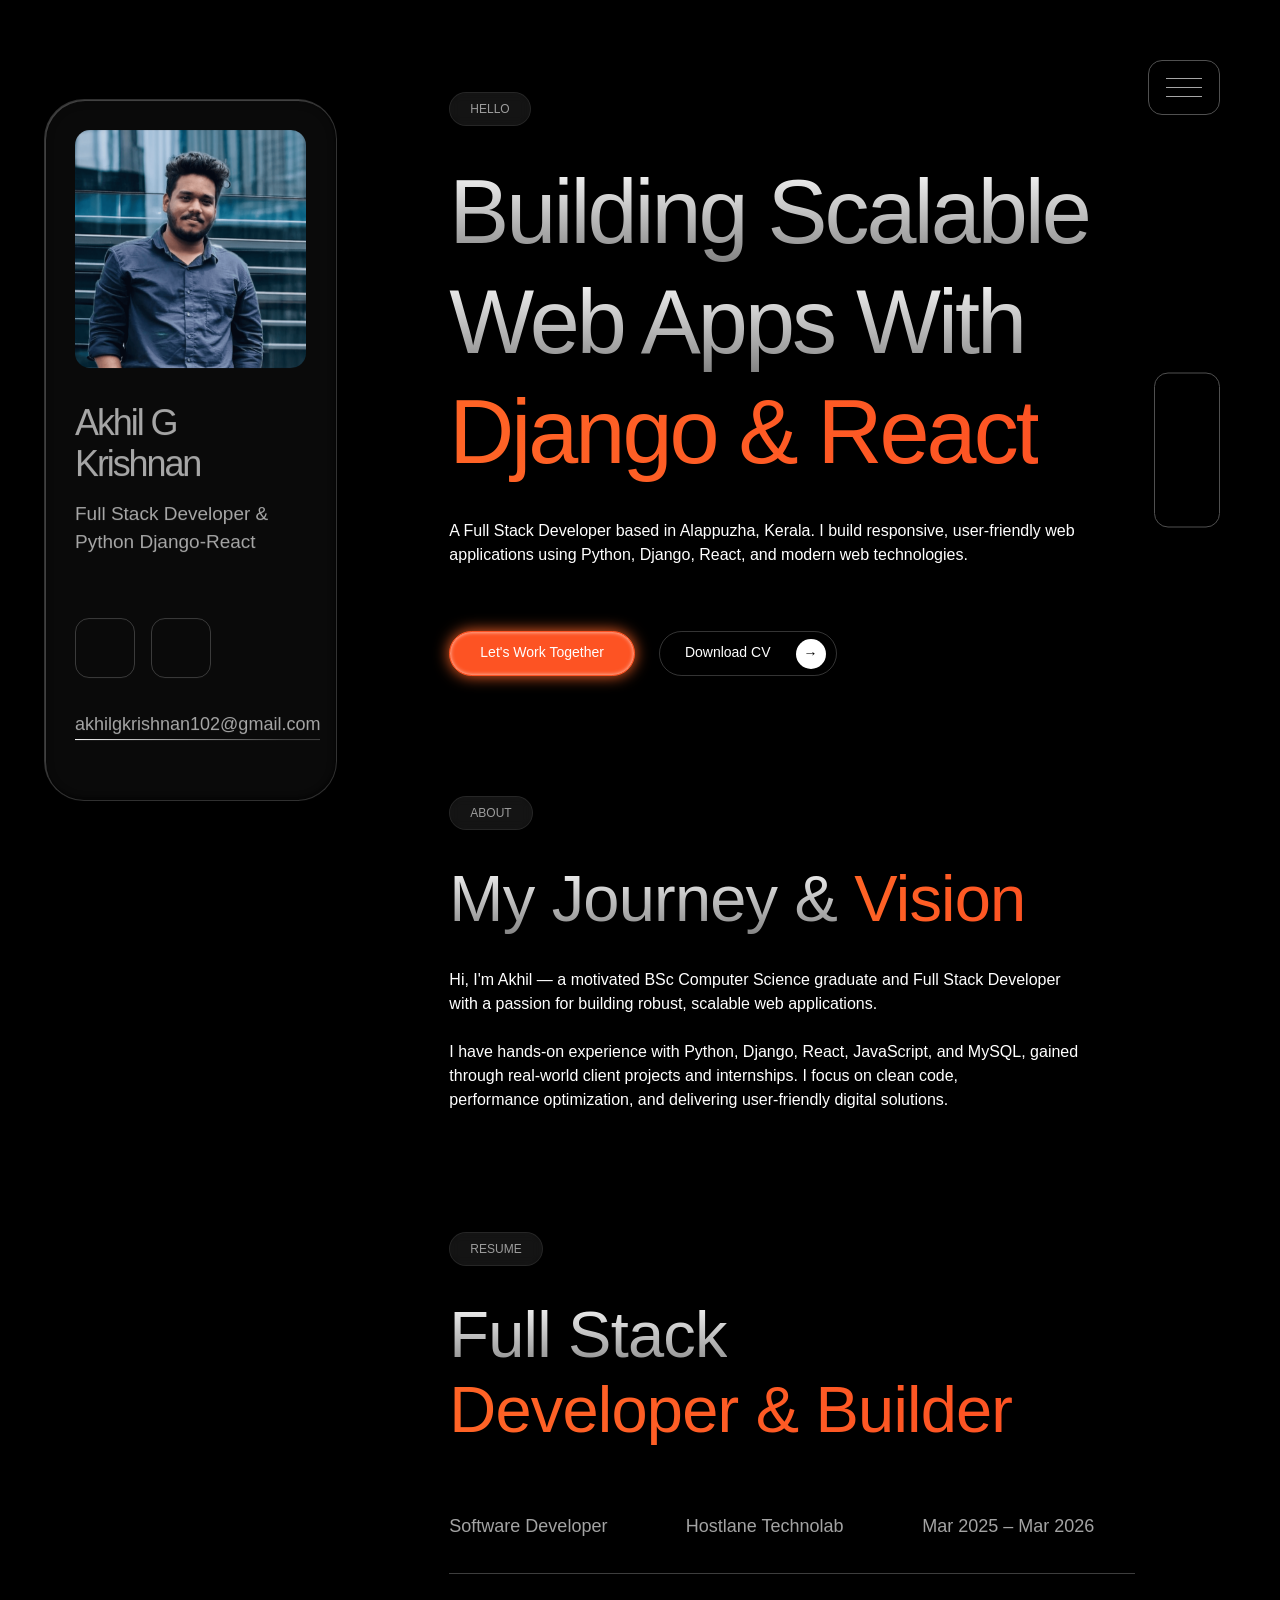
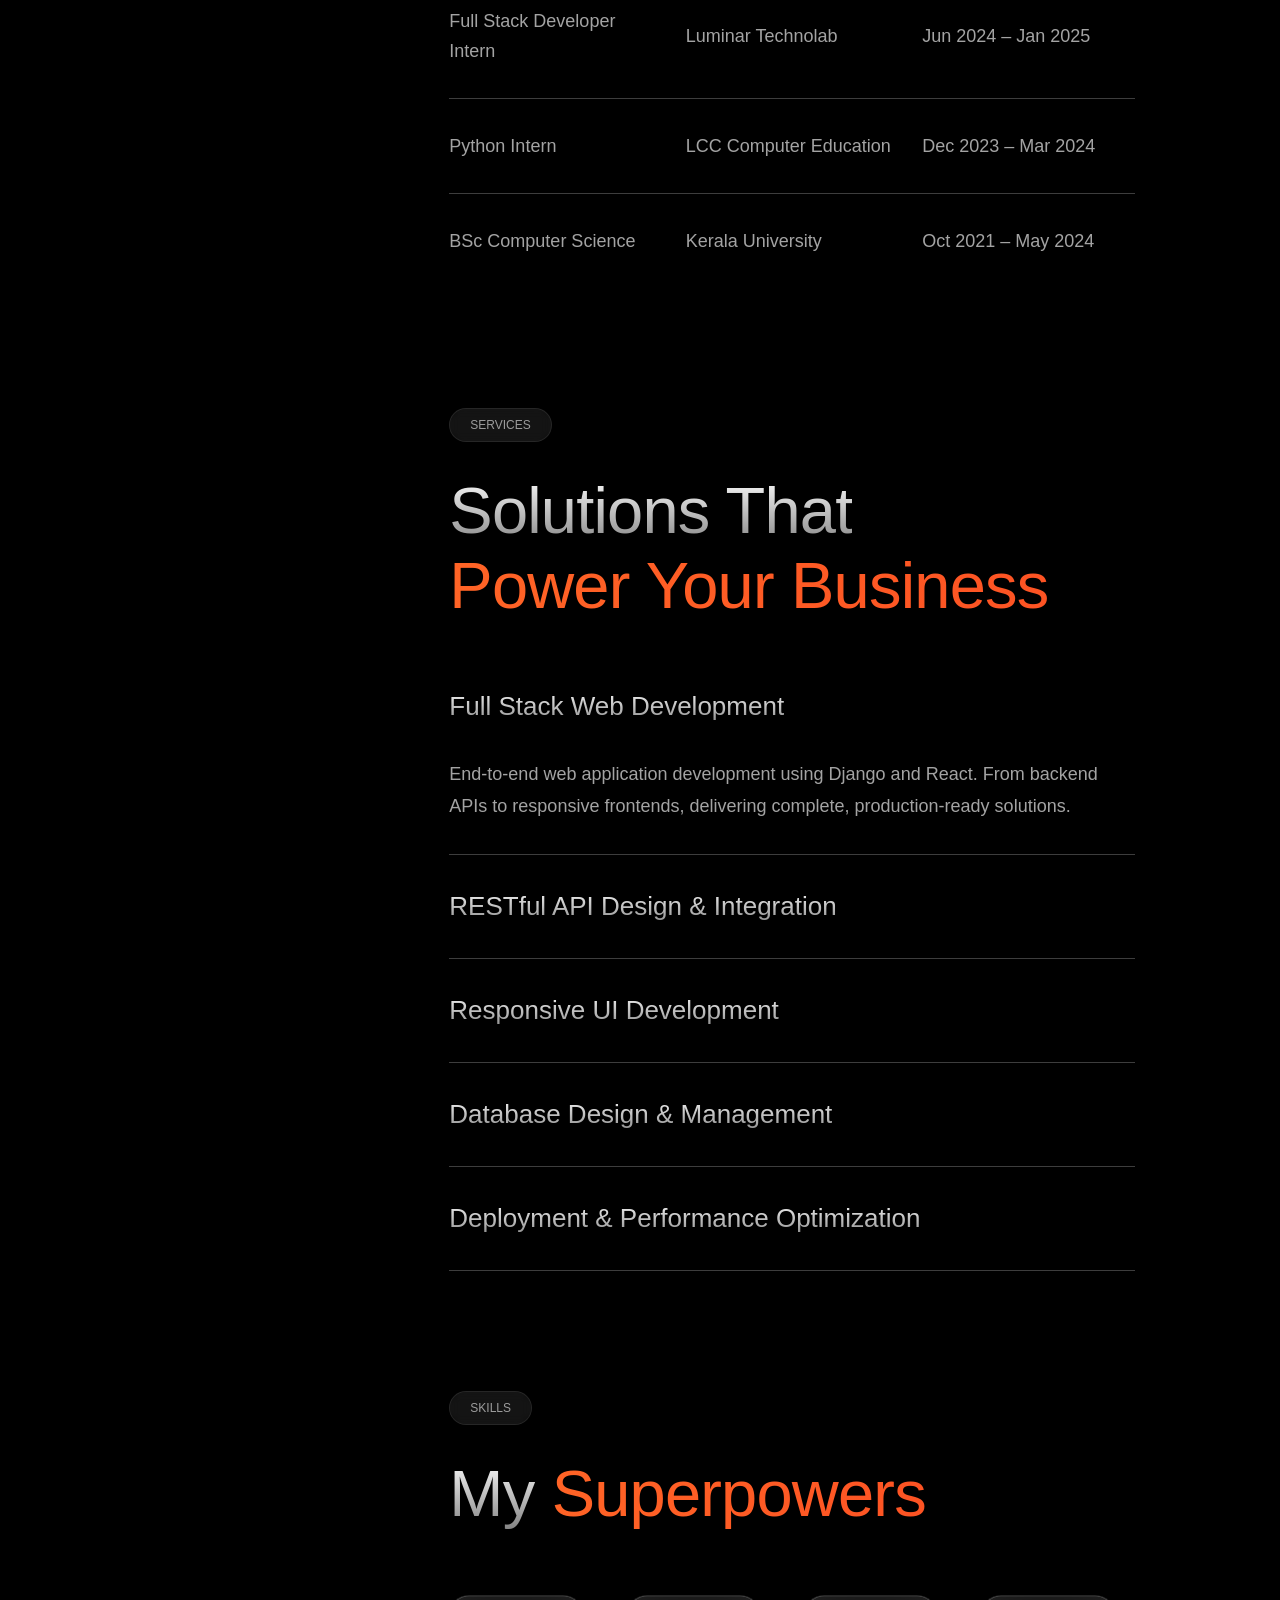
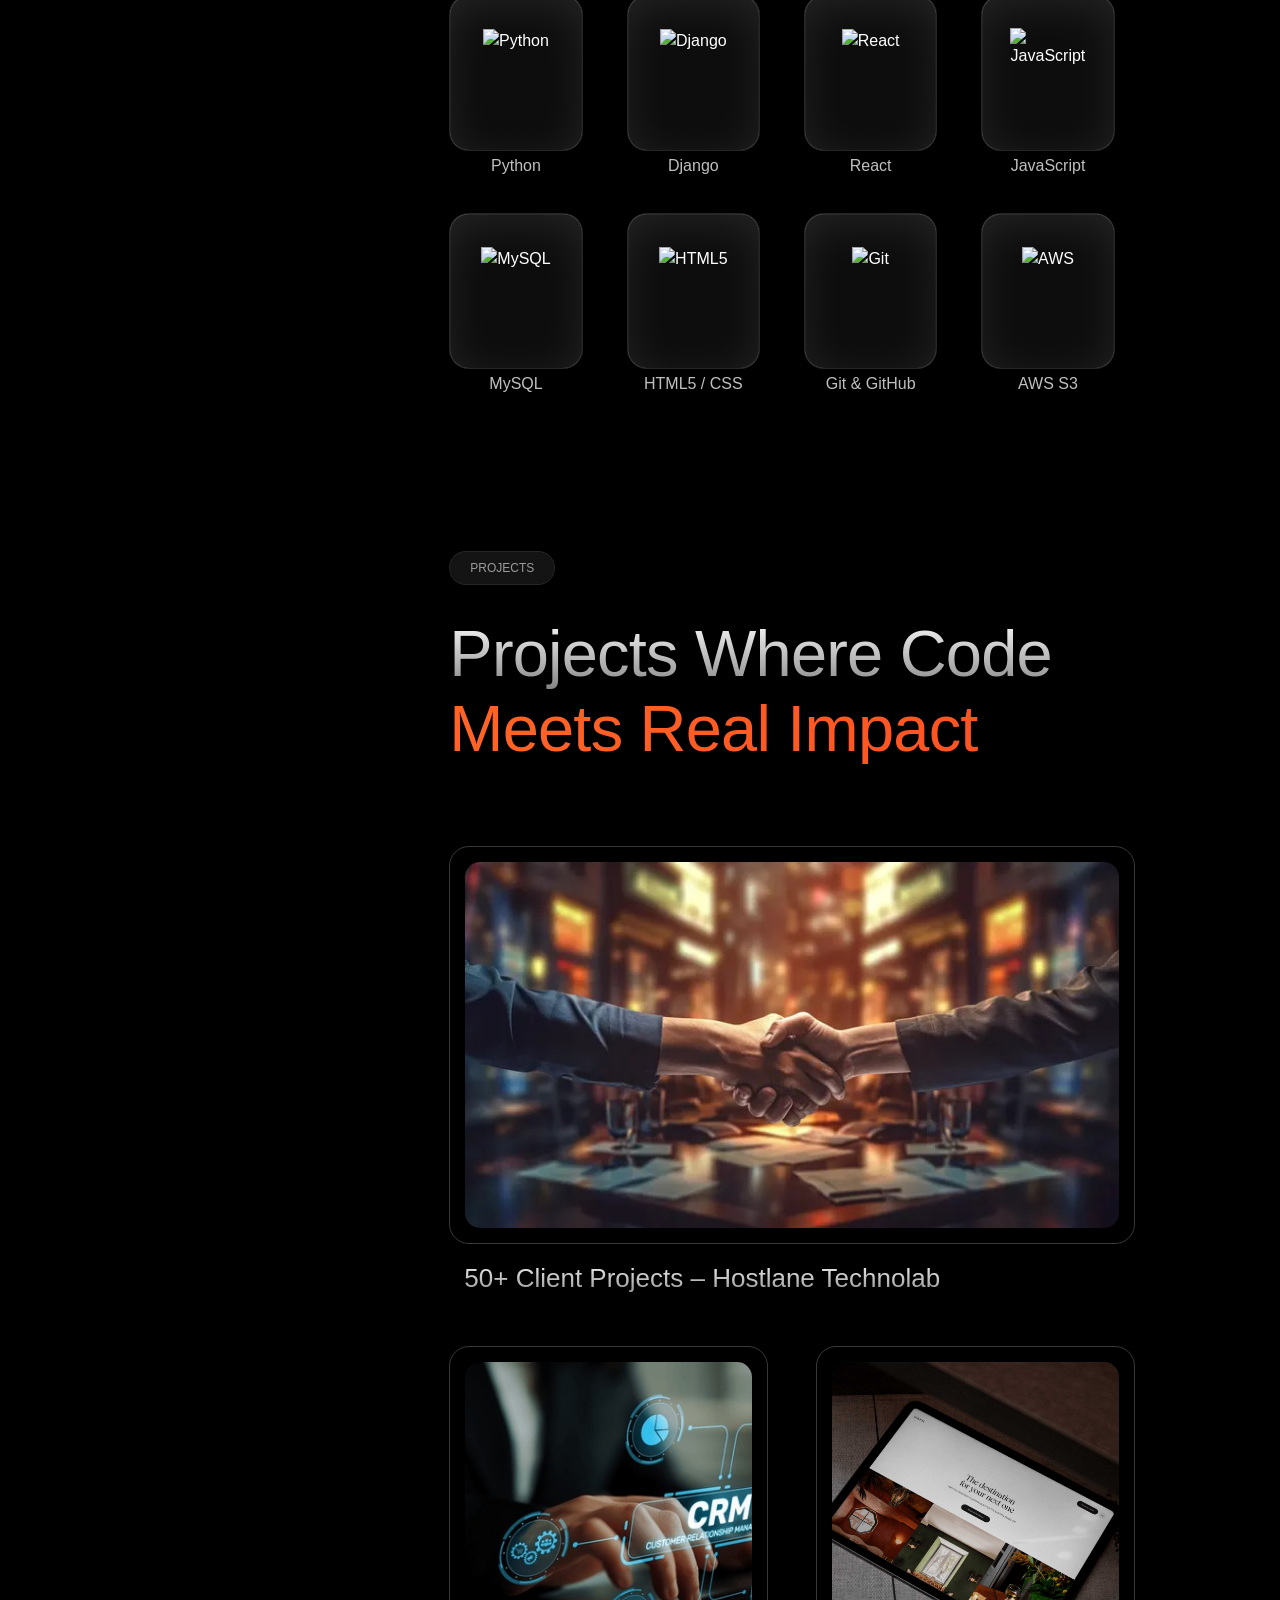
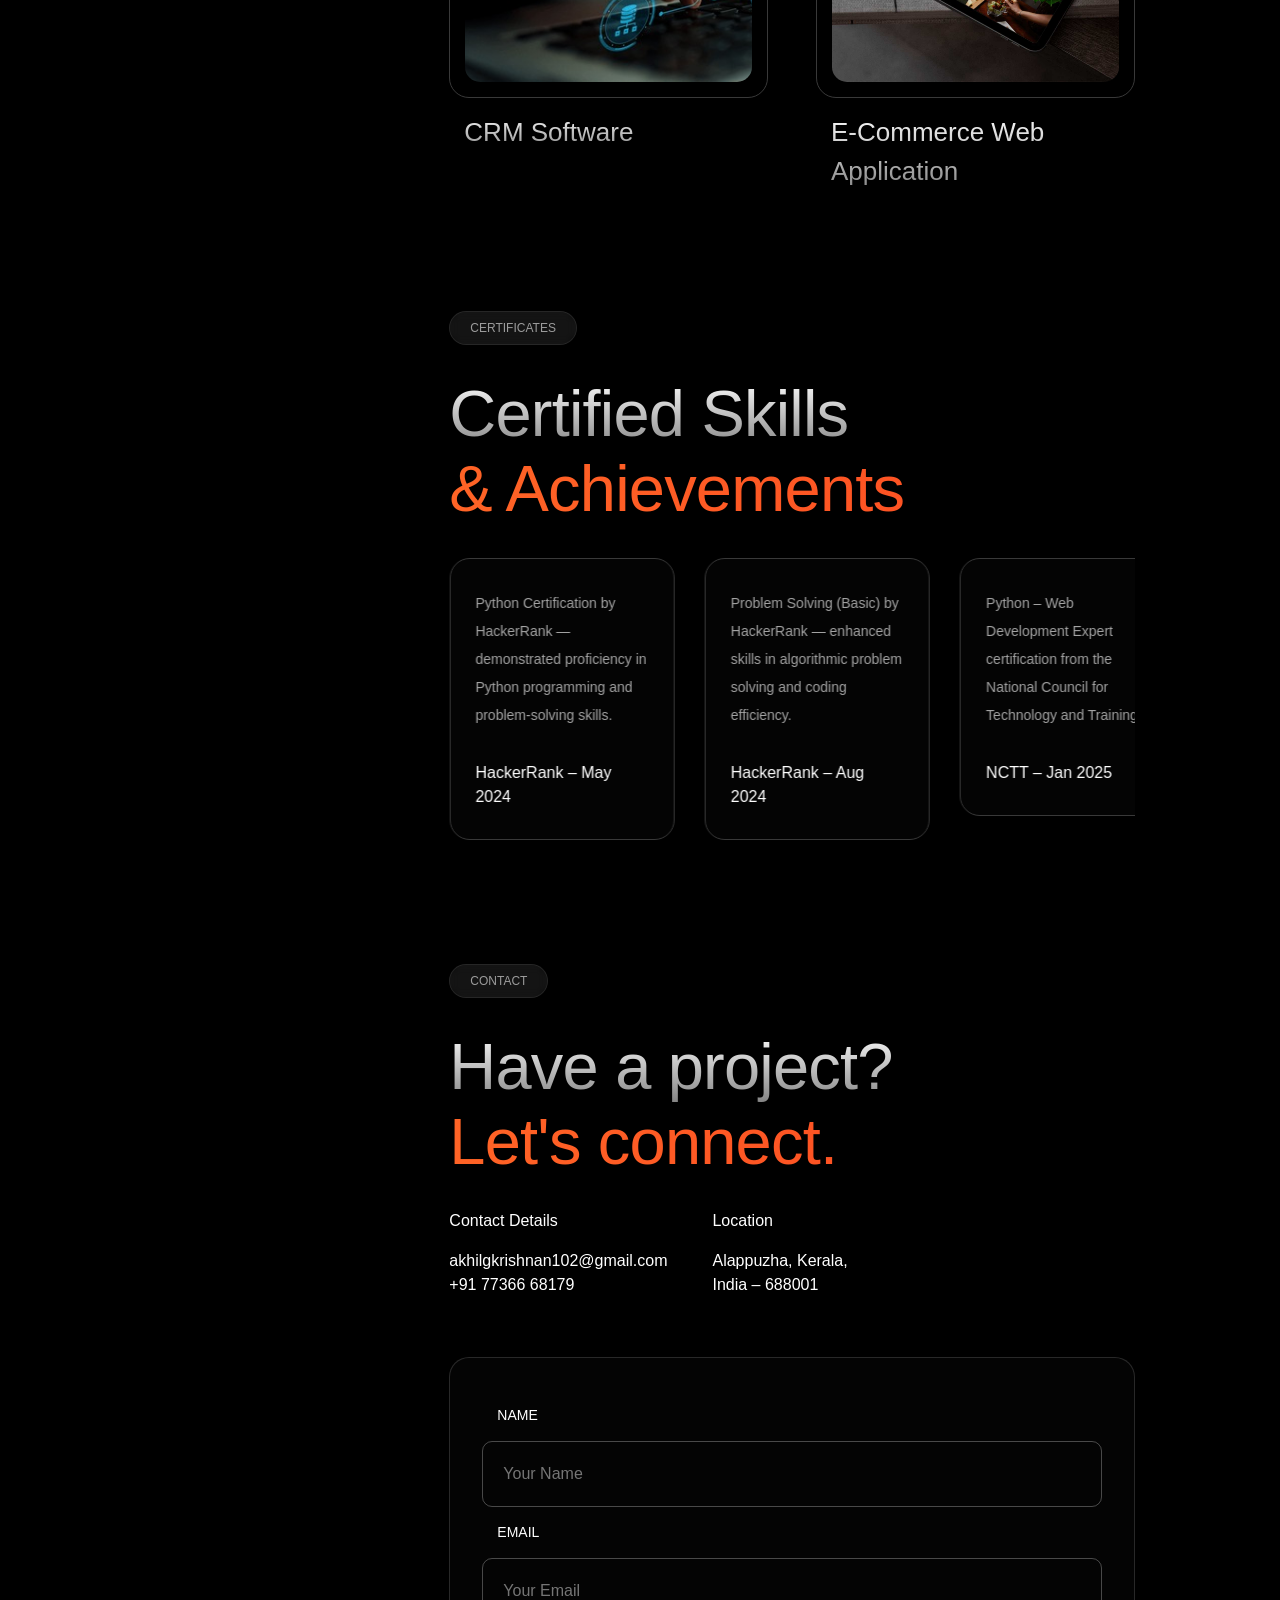
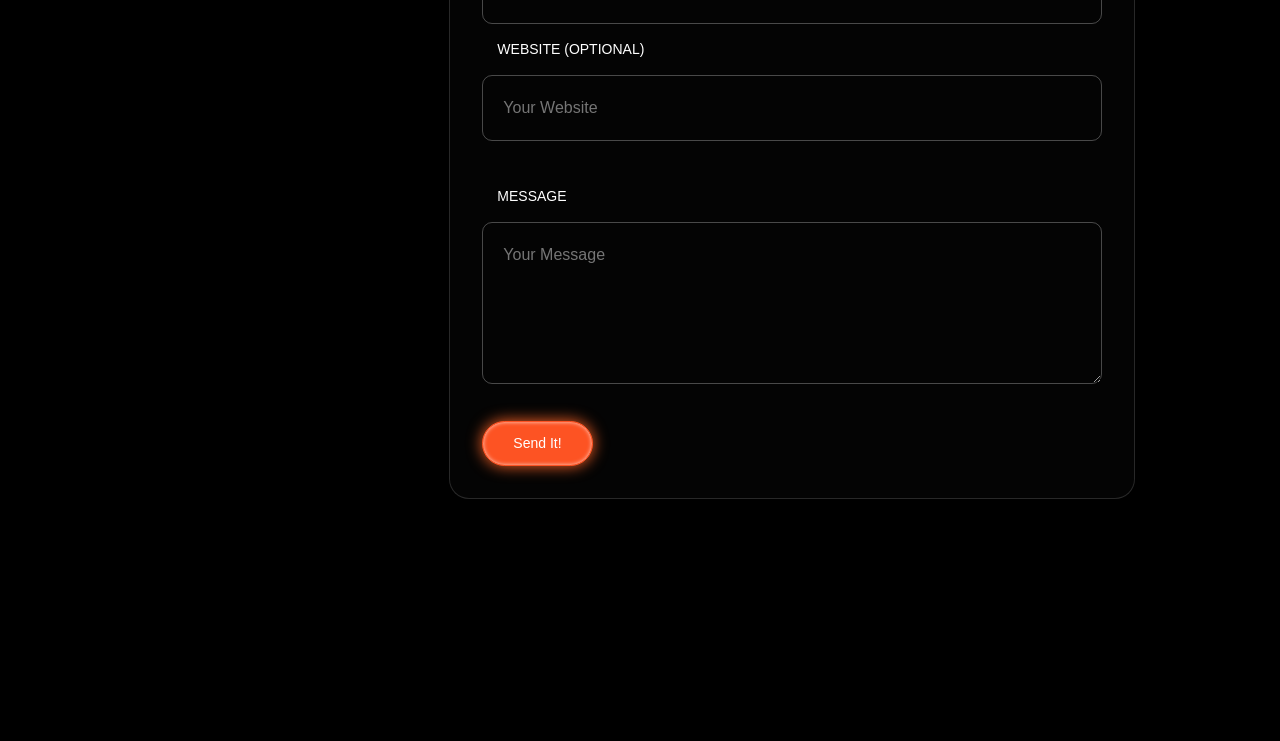
==== commit 31ac2674: "new" ====
--- a/index.html
+++ b/index.html
@@ -91,7 +91,7 @@
                 <div class="profile-box glass-effect">
                     <div class="profile-box-inner">
                         <div class="profile-image">
-                            <img src="./index_files/img/akhil.png" alt="profile">
+                            <img src="./index_files/img/akhilgk.png" alt="profile">
                         </div>
                         <div class="profile-info">
                             <h5 class="mt-1">Akhil G Krishnan</h5>
@@ -154,7 +154,7 @@
                         style="translate: none; rotate: none; scale: none; opacity: 1; visibility: inherit; transform: translate(0px, 0px);">
                         <a class="visiblo-btn-color" href="mailto:akhilgkrishnan102@gmail.com"><span>Let's Work
                                 Together</span></a>
-                        <a class="visiblo-btn-arrow" href="#"><span>Download CV</span></a>
+                        <a class="visiblo-btn-arrow" href="assets/AKHIL G KRISHNAN Resume.pdf" download><span>Download CV</span></a>
                     </div>
                 </section>
 
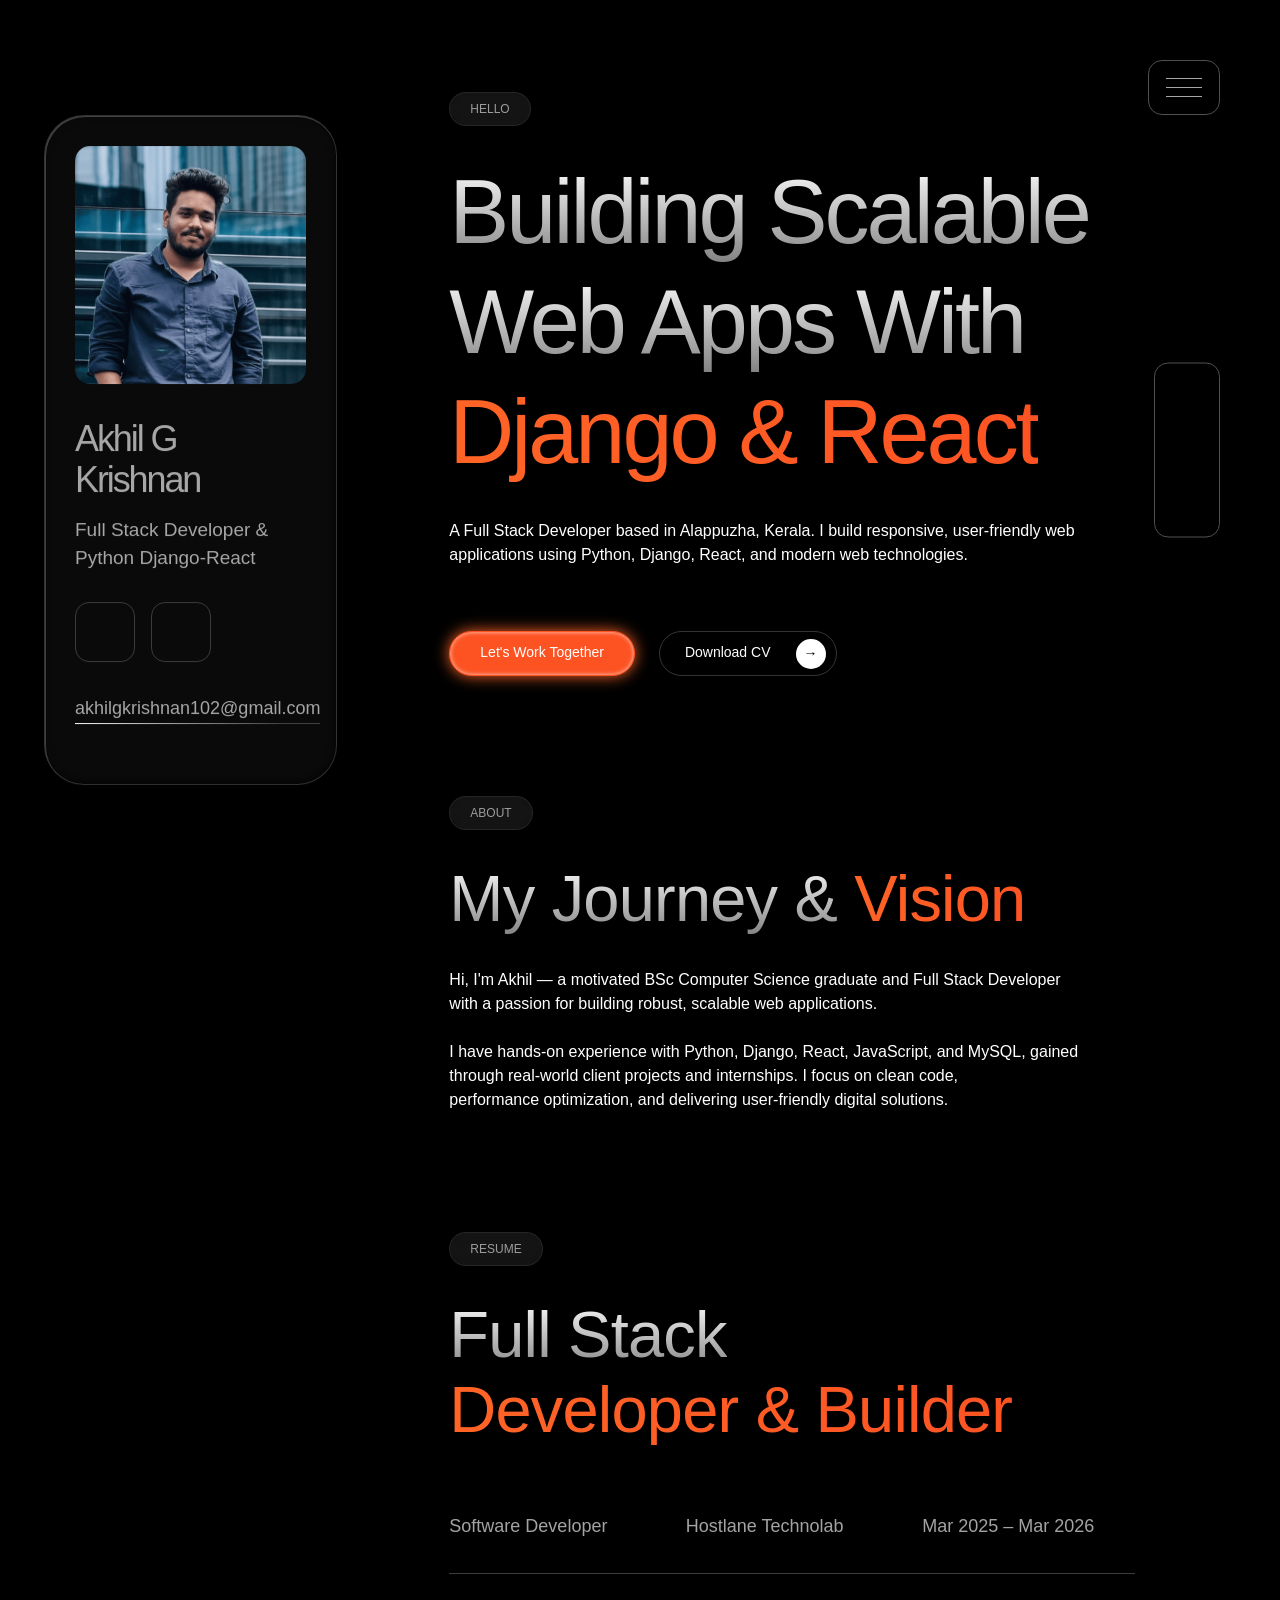
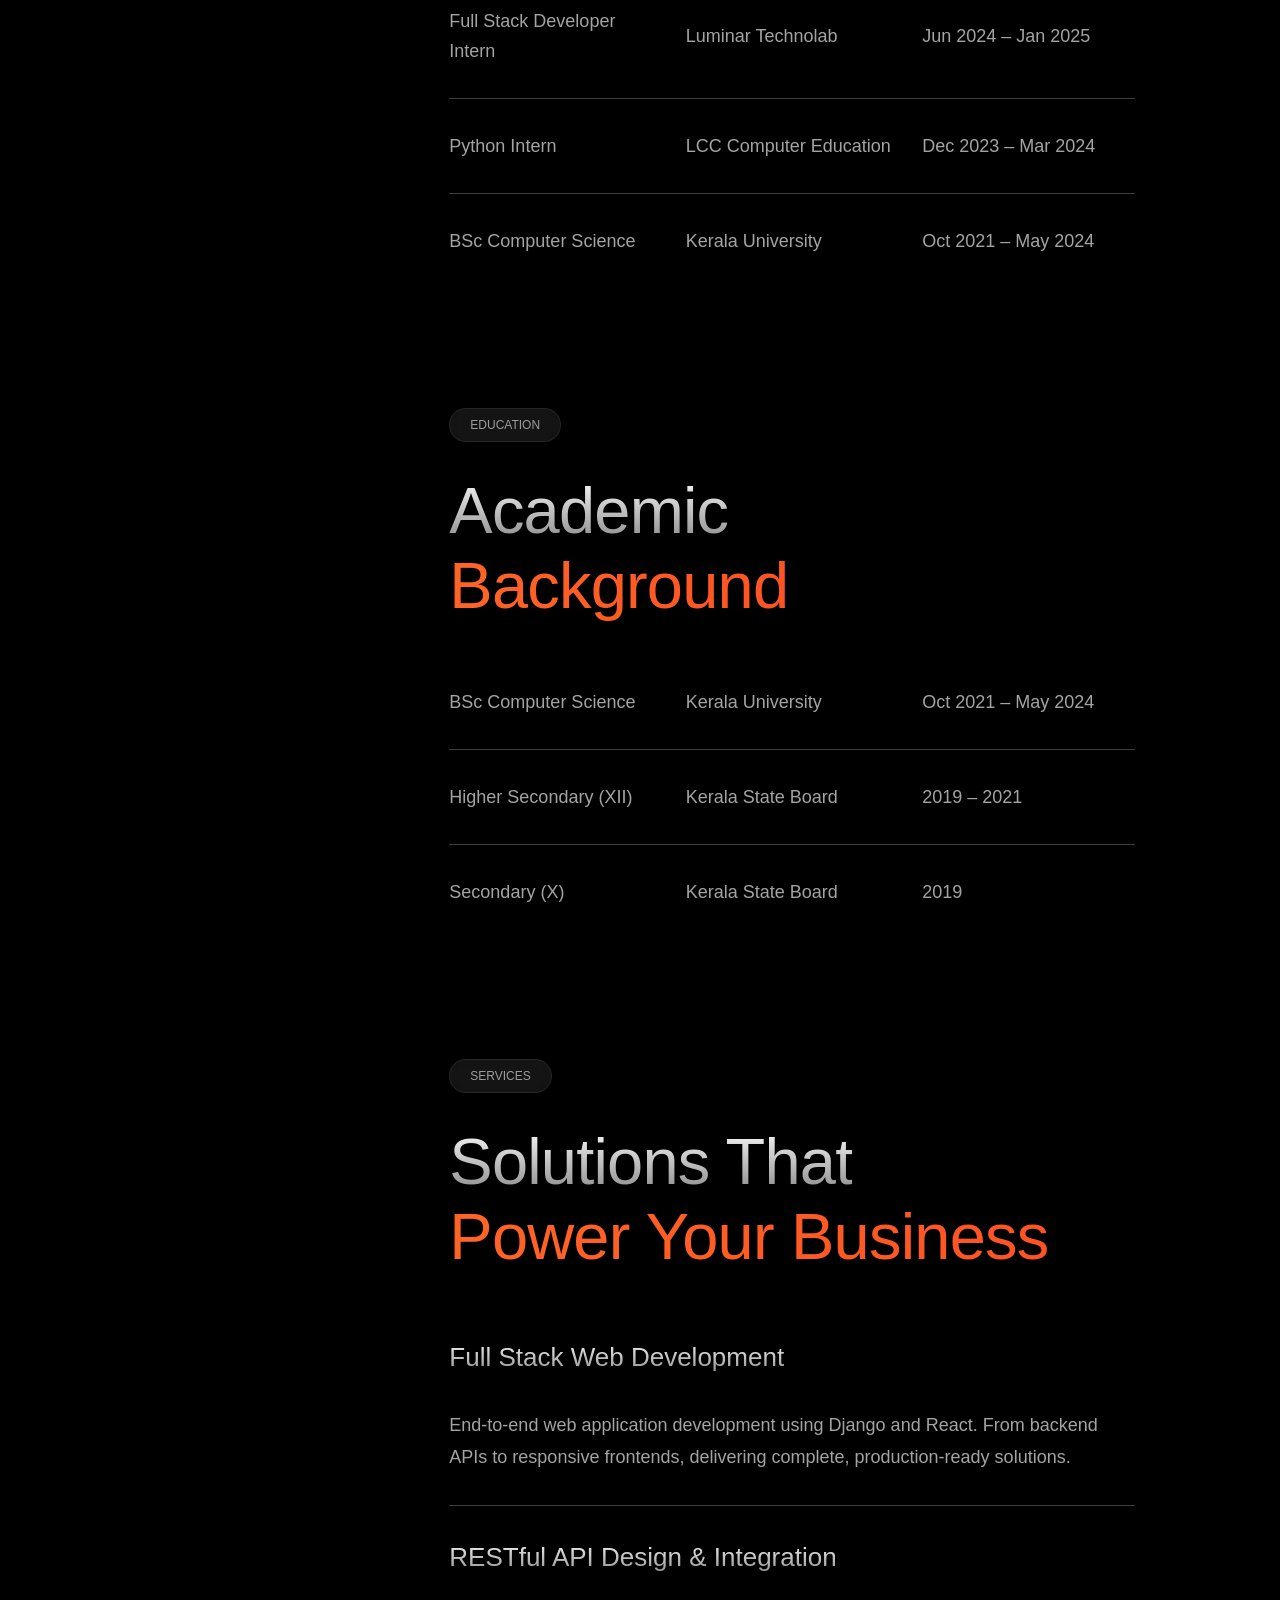
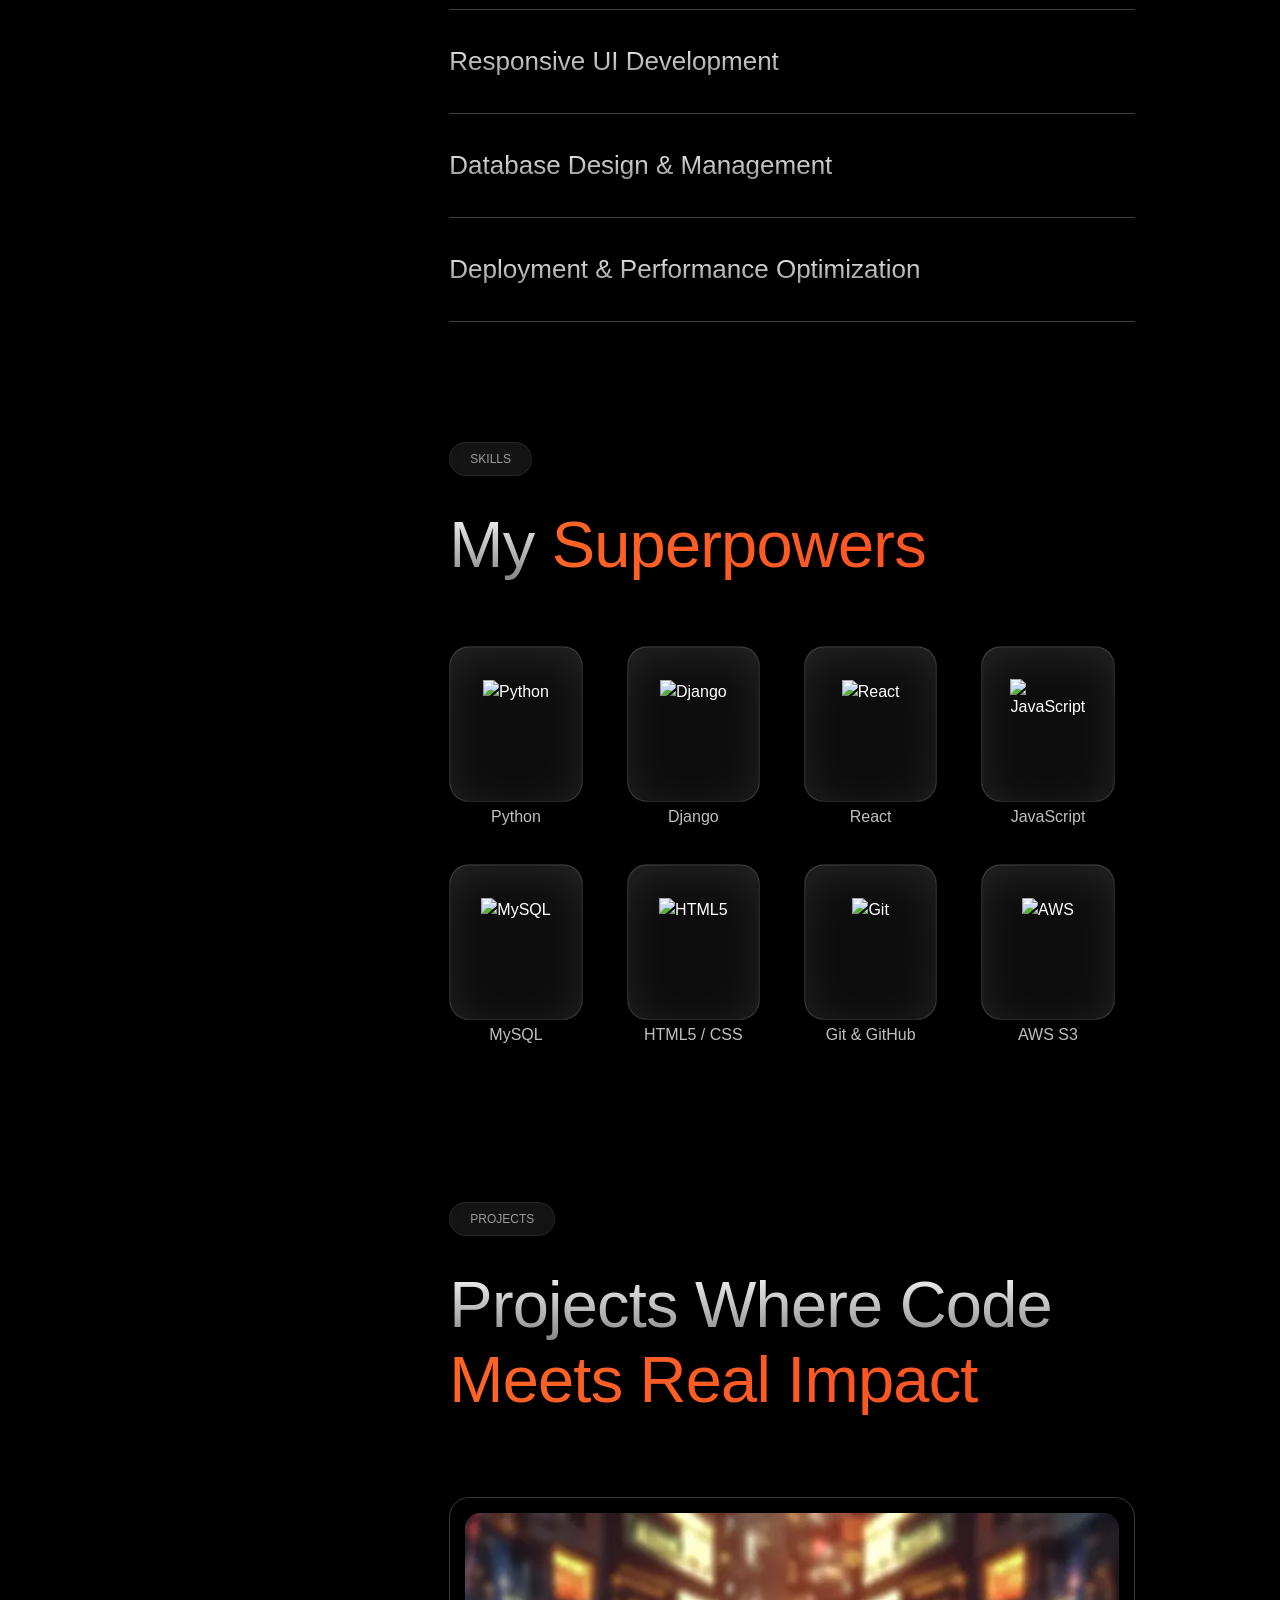
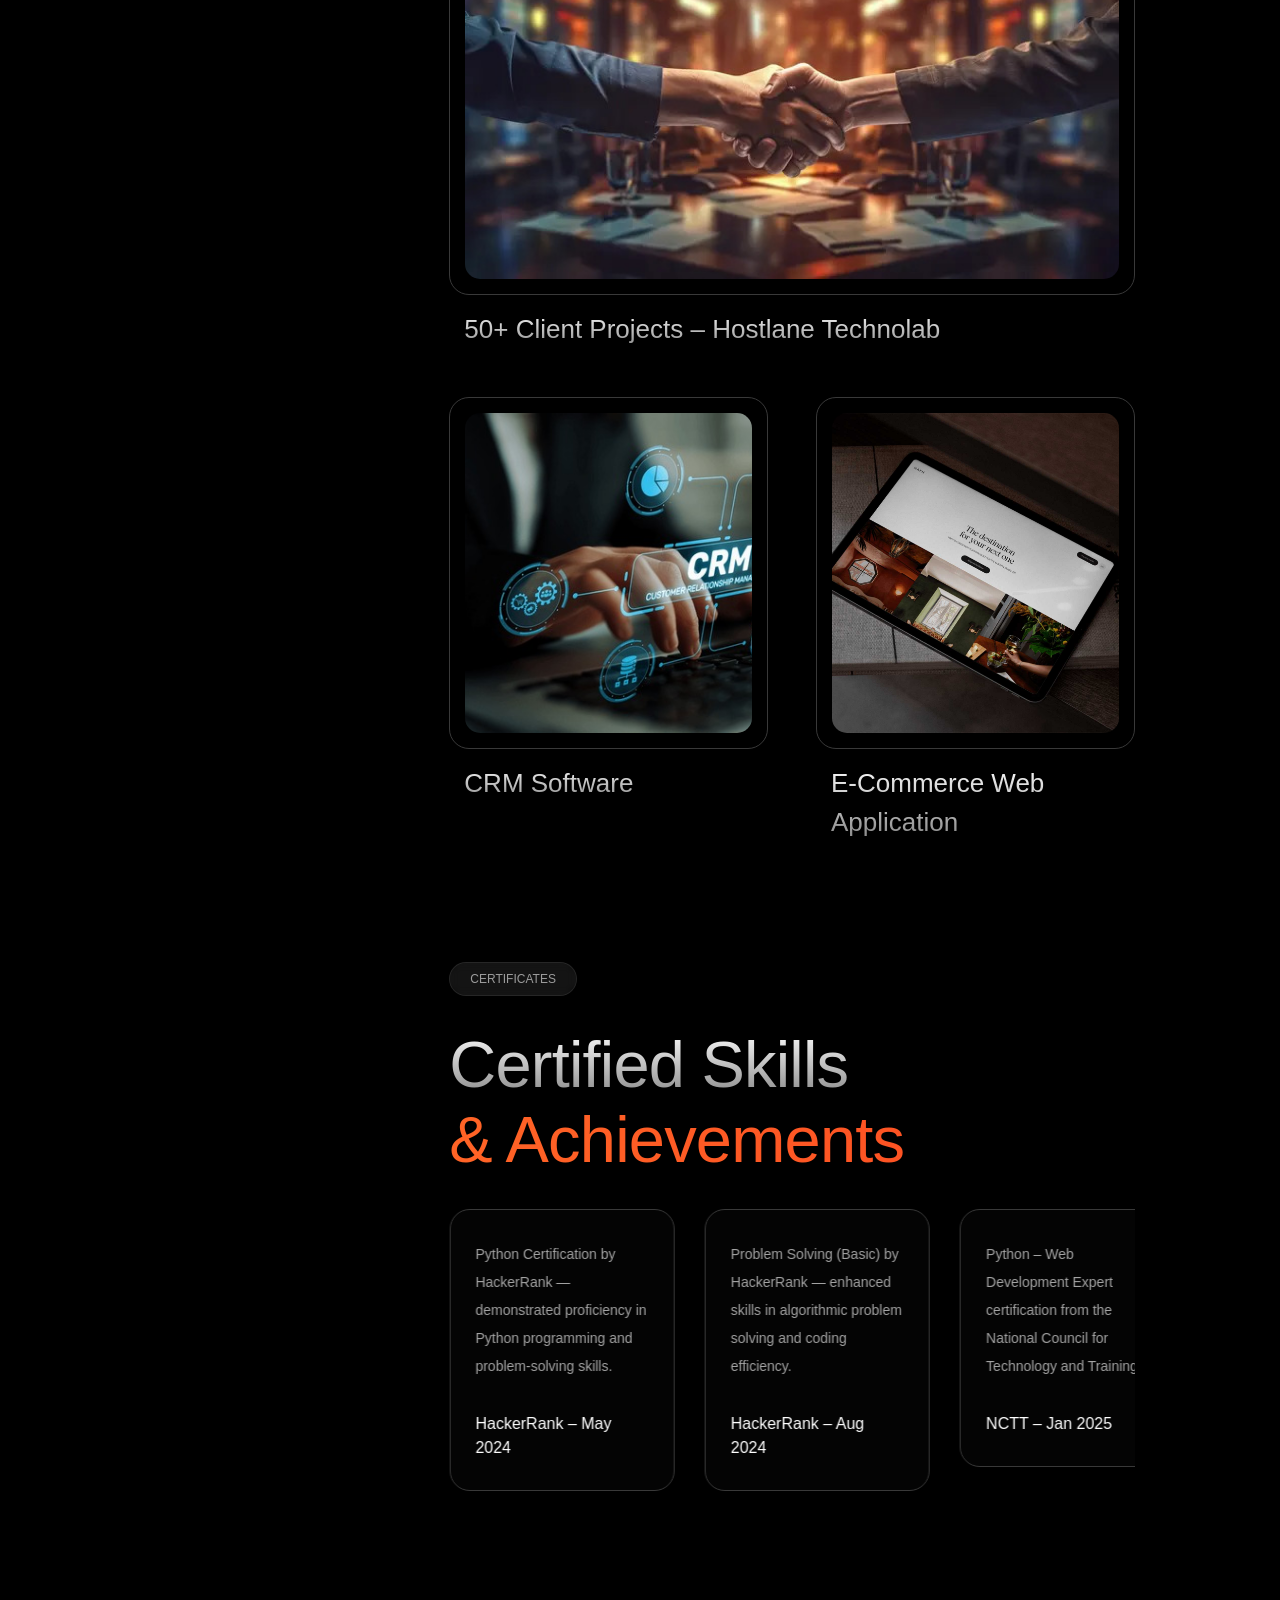
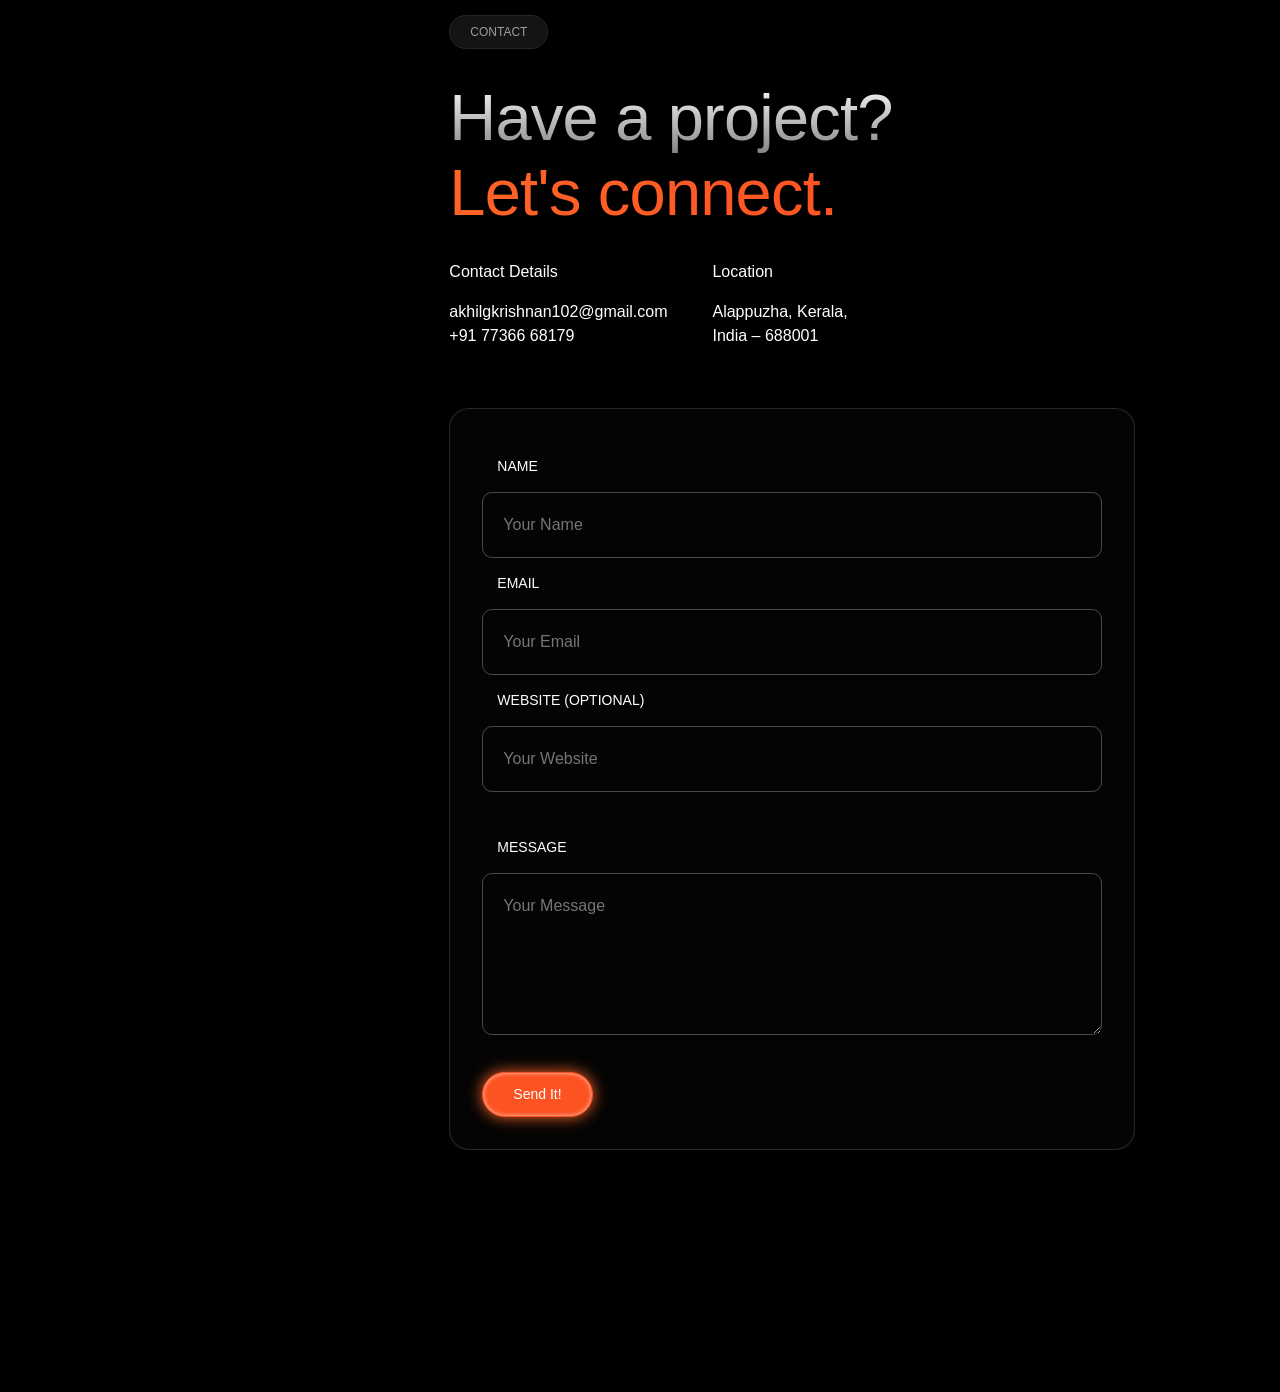
==== commit e17c314e: "new" ====
--- a/index.html
+++ b/index.html
@@ -80,6 +80,7 @@
             <div class="icon-bar">
                 <a href="#home" class="active"><span>home</span><i class="ri-home-3-line"></i></a>
                 <a href="#resume" class=""><span>resume</span><i class="ri-align-center"></i></a>
+                <a href="#education" class=""><span>education</span><i class="ri-book-2-line"></i></a>
                 <a href="#services" class=""><span>services</span><i class="ri-briefcase-2-line"></i></a>
                 <a href="#skills" class=""><span>skills</span><i class="ri-shapes-line"></i></a>
                 <a href="#portfolio" class=""><span>projects</span><i class="ri-macbook-line"></i></a>
@@ -97,7 +98,7 @@
                             <h5 class="mt-1">Akhil G Krishnan</h5>
                             <p class="body-three mt-16">Full Stack Developer &amp;<br>Python Django-React</p>
                         </div>
-                        <div class="social-links mt-32">
+                        <div class="social-links ">
                             <a href="https://www.linkedin.com/in/akhilgk-/" target="_blank"><i
                                     class="ri-linkedin-fill"></i></a>
                             <a href="https://github.com/akhilgk102" target="_blank"><i class="ri-github-fill"></i></a>
@@ -270,6 +271,60 @@
                         </div>
                     </div>
                 </section>
+
+                <!-- Education Section -->
+<section class="resume-section" id="education">
+    <div class="eyebrow-badge fade-up-anime"
+        style="translate: none; rotate: none; scale: none; opacity: 1; visibility: inherit; transform: translate(0px, 0px);">
+        <span>EDUCATION</span>
+    </div>
+
+    <div class="main-title">
+        <h2 class="title-primary text-anime" style="">
+            <div class="line-wrapper">
+                <div class="text-lines"
+                    style="display: block; text-align: start; position: relative; translate: none; rotate: none; scale: none; transform: translate(0px, 0px);">
+                    <span>Academic</span>
+                </div>
+            </div>
+            <div class="line-wrapper">
+                <div class="text-lines"
+                    style="display: block; text-align: start; position: relative; translate: none; rotate: none; scale: none; transform: translate(0px, 0px);">
+                    <span class="color">Background</span>
+                </div>
+            </div>
+        </h2>
+    </div>
+
+    <div class="work-experience mt-32">
+
+        <div class="experience-item fade-up-anime row"
+            style="translate: none; rotate: none; scale: none; opacity: 1; visibility: inherit; transform: translate(0px, 0px);">
+            <div class="job-title col-md-4">BSc Computer Science</div>
+            <div class="company-name col-md-4">Kerala University</div>
+            <div class="work-dates col-md-4">Oct 2021 – May 2024</div>
+        </div>
+
+        <div class="experience-divider"></div>
+
+        <div class="experience-item fade-up-anime row"
+            style="translate: none; rotate: none; scale: none; opacity: 1; visibility: inherit; transform: translate(0px, 0px);">
+            <div class="job-title col-md-4">Higher Secondary (XII)</div>
+            <div class="company-name col-md-4">Kerala State Board</div>
+            <div class="work-dates col-md-4">2019 – 2021</div>
+        </div>
+
+        <div class="experience-divider"></div>
+
+        <div class="experience-item fade-up-anime row"
+            style="translate: none; rotate: none; scale: none; opacity: 1; visibility: inherit; transform: translate(0px, 0px);">
+            <div class="job-title col-md-4">Secondary (X)</div>
+            <div class="company-name col-md-4">Kerala State Board</div>
+            <div class="work-dates col-md-4">2019</div>
+        </div>
+
+    </div>
+</section>
 
                 <!-- Services Section -->
                 <section class="services-section" id="services">
@@ -706,6 +761,7 @@
                         <li><a href="#home" class="active"><i class="ri-home-3-line"></i><span>Home</span></a></li>
                         <li><a href="#about" class=""><i class="ri-user-3-line"></i><span>About</span></a></li>
                         <li><a href="#resume" class=""><i class="ri-align-center"></i><span>Resume</span></a></li>
+                        <li><a href="#education" class=""><i class="ri-book-2-line"></i><span>Education</span></a></li>
                         <li><a href="#services" class=""><i class="ri-briefcase-2-line"></i><span>Services</span></a>
                         </li>
                         <li><a href="#skills" class=""><i class="ri-shapes-line"></i><span>Skills</span></a></li>
@@ -741,7 +797,100 @@
     <script src="./index_files/gsap.min.js.download"></script>
     <script src="./index_files/scroll-trigger.min.js.download"></script>
     <script src="./index_files/main.js.download"></script>
-
+<style>
+  .reveal {
+    opacity: 0;
+    transform: translateY(50px);
+    transition: opacity 0.7s ease, transform 0.7s ease;
+  }
+  .reveal.visible {
+    opacity: 1;
+    transform: translateY(0);
+  }
+  .reveal-left {
+    opacity: 0;
+    transform: translateX(-60px);
+    transition: opacity 0.7s ease, transform 0.7s ease;
+  }
+  .reveal-left.visible {
+    opacity: 1;
+    transform: translateX(0);
+  }
+  .reveal-right {
+    opacity: 0;
+    transform: translateX(60px);
+    transition: opacity 0.7s ease, transform 0.7s ease;
+  }
+  .reveal-right.visible {
+    opacity: 1;
+    transform: translateX(0);
+  }
+  .reveal-scale {
+    opacity: 0;
+    transform: scale(0.85);
+    transition: opacity 0.7s ease, transform 0.7s ease;
+  }
+  .reveal-scale.visible {
+    opacity: 1;
+    transform: scale(1);
+  }
+</style>
+
+<script>
+  document.addEventListener("DOMContentLoaded", function () {
+
+    // Assign animation classes to elements
+document.querySelectorAll(".hero-section, .about-section, .resume-section, #education, .services-section, .skills-section, .portfolio, .comments, .contact-section").forEach(el => {      el.classList.add("reveal");
+    });
+
+    document.querySelectorAll(".experience-item:nth-child(odd), .accordion-item:nth-child(odd)").forEach(el => {
+      el.classList.add("reveal-left");
+    });
+
+    document.querySelectorAll(".experience-item:nth-child(even), .accordion-item:nth-child(even)").forEach(el => {
+      el.classList.add("reveal-right");
+    });
+
+    document.querySelectorAll(".skill-card-wrapper, .project").forEach(el => {
+      el.classList.add("reveal-scale");
+    });
+
+    document.querySelectorAll(".contact-card").forEach((el, i) => {
+      el.classList.add(i % 2 === 0 ? "reveal-left" : "reveal-right");
+    });
+
+    // Stagger delays for grids
+    document.querySelectorAll(".skill-card-wrapper").forEach((el, i) => {
+      el.style.transitionDelay = (i * 0.08) + "s";
+    });
+
+    document.querySelectorAll(".project").forEach((el, i) => {
+      el.style.transitionDelay = (i * 0.12) + "s";
+    });
+
+    document.querySelectorAll(".experience-item").forEach((el, i) => {
+      el.style.transitionDelay = (i * 0.1) + "s";
+    });
+
+    // IntersectionObserver
+    const observer = new IntersectionObserver((entries) => {
+      entries.forEach(entry => {
+        if (entry.isIntersecting) {
+          entry.target.classList.add("visible");
+        }
+      });
+    }, { threshold: 0.12 });
+
+    document.querySelectorAll(".reveal, .reveal-left, .reveal-right, .reveal-scale").forEach(el => {
+      observer.observe(el);
+    });
+  });
+  
+</script>
+
+<script>
+    
+</script>
 </body>
 
 </html>
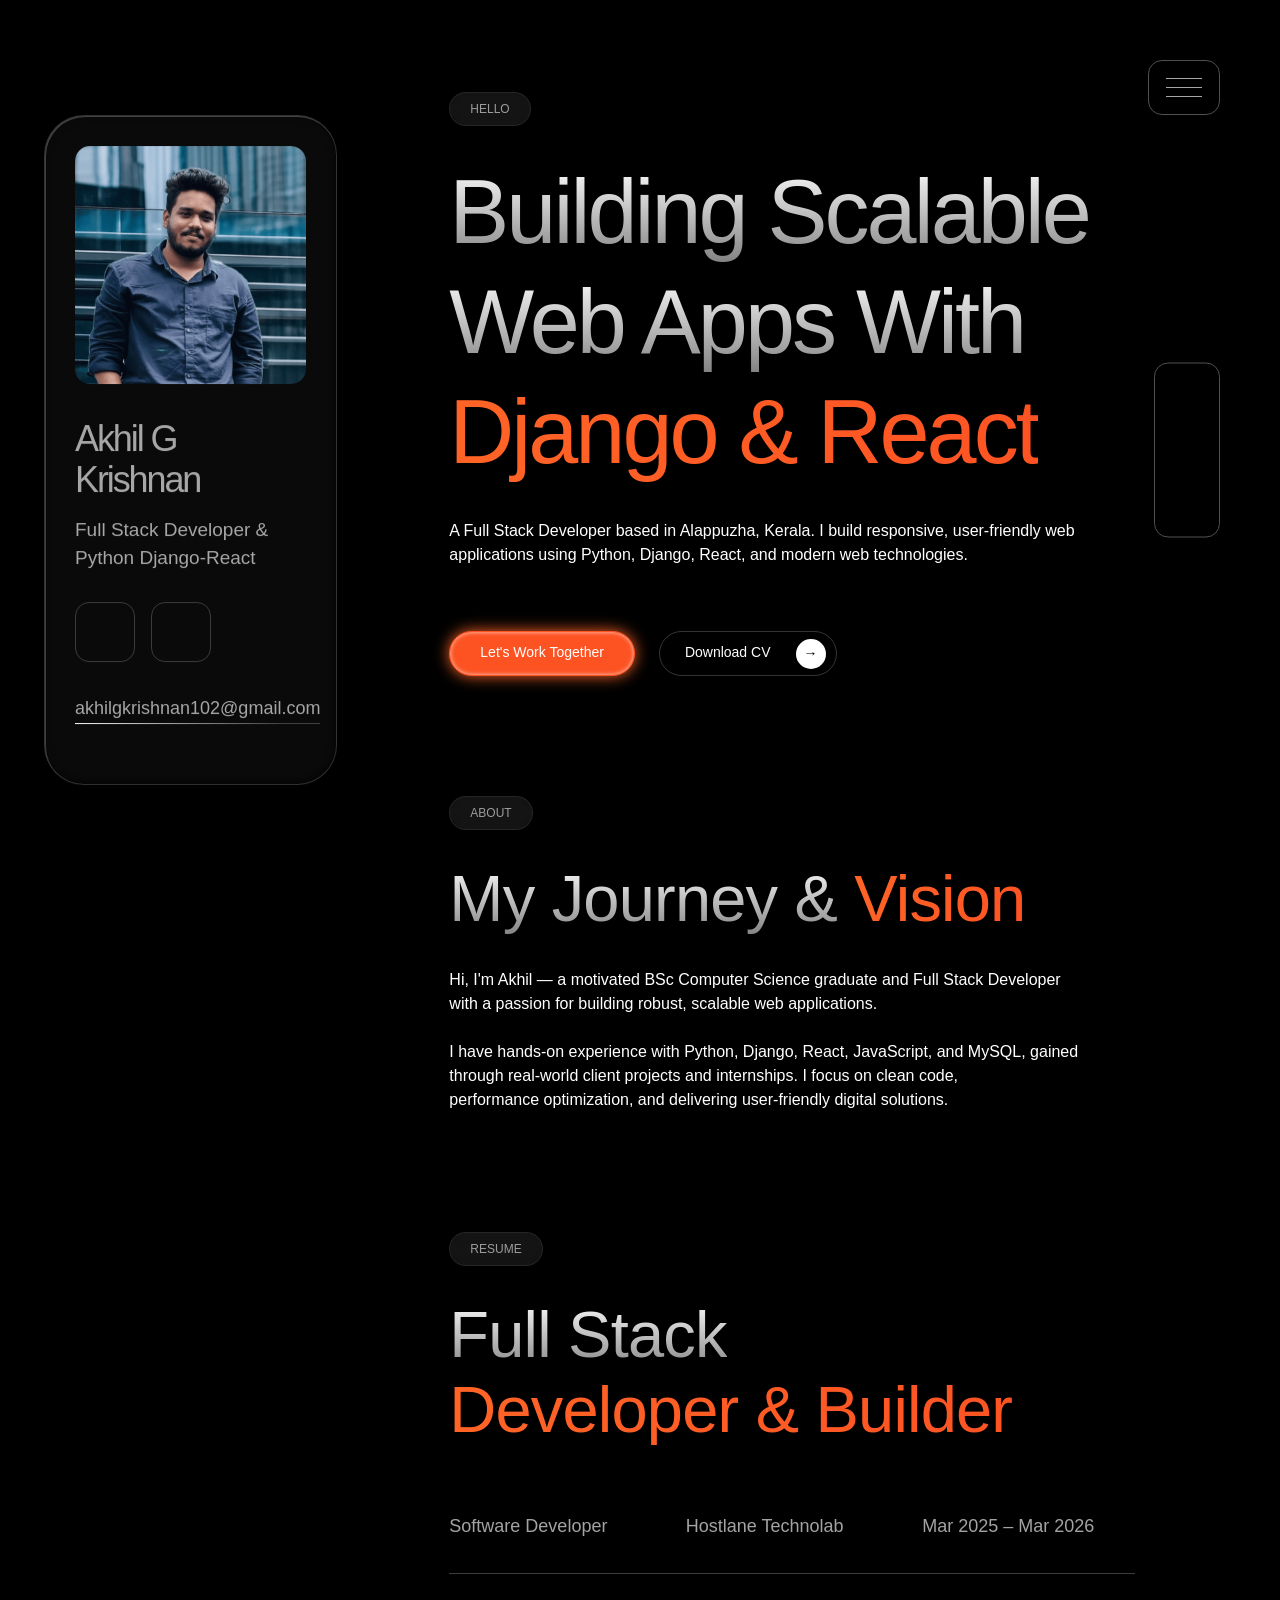
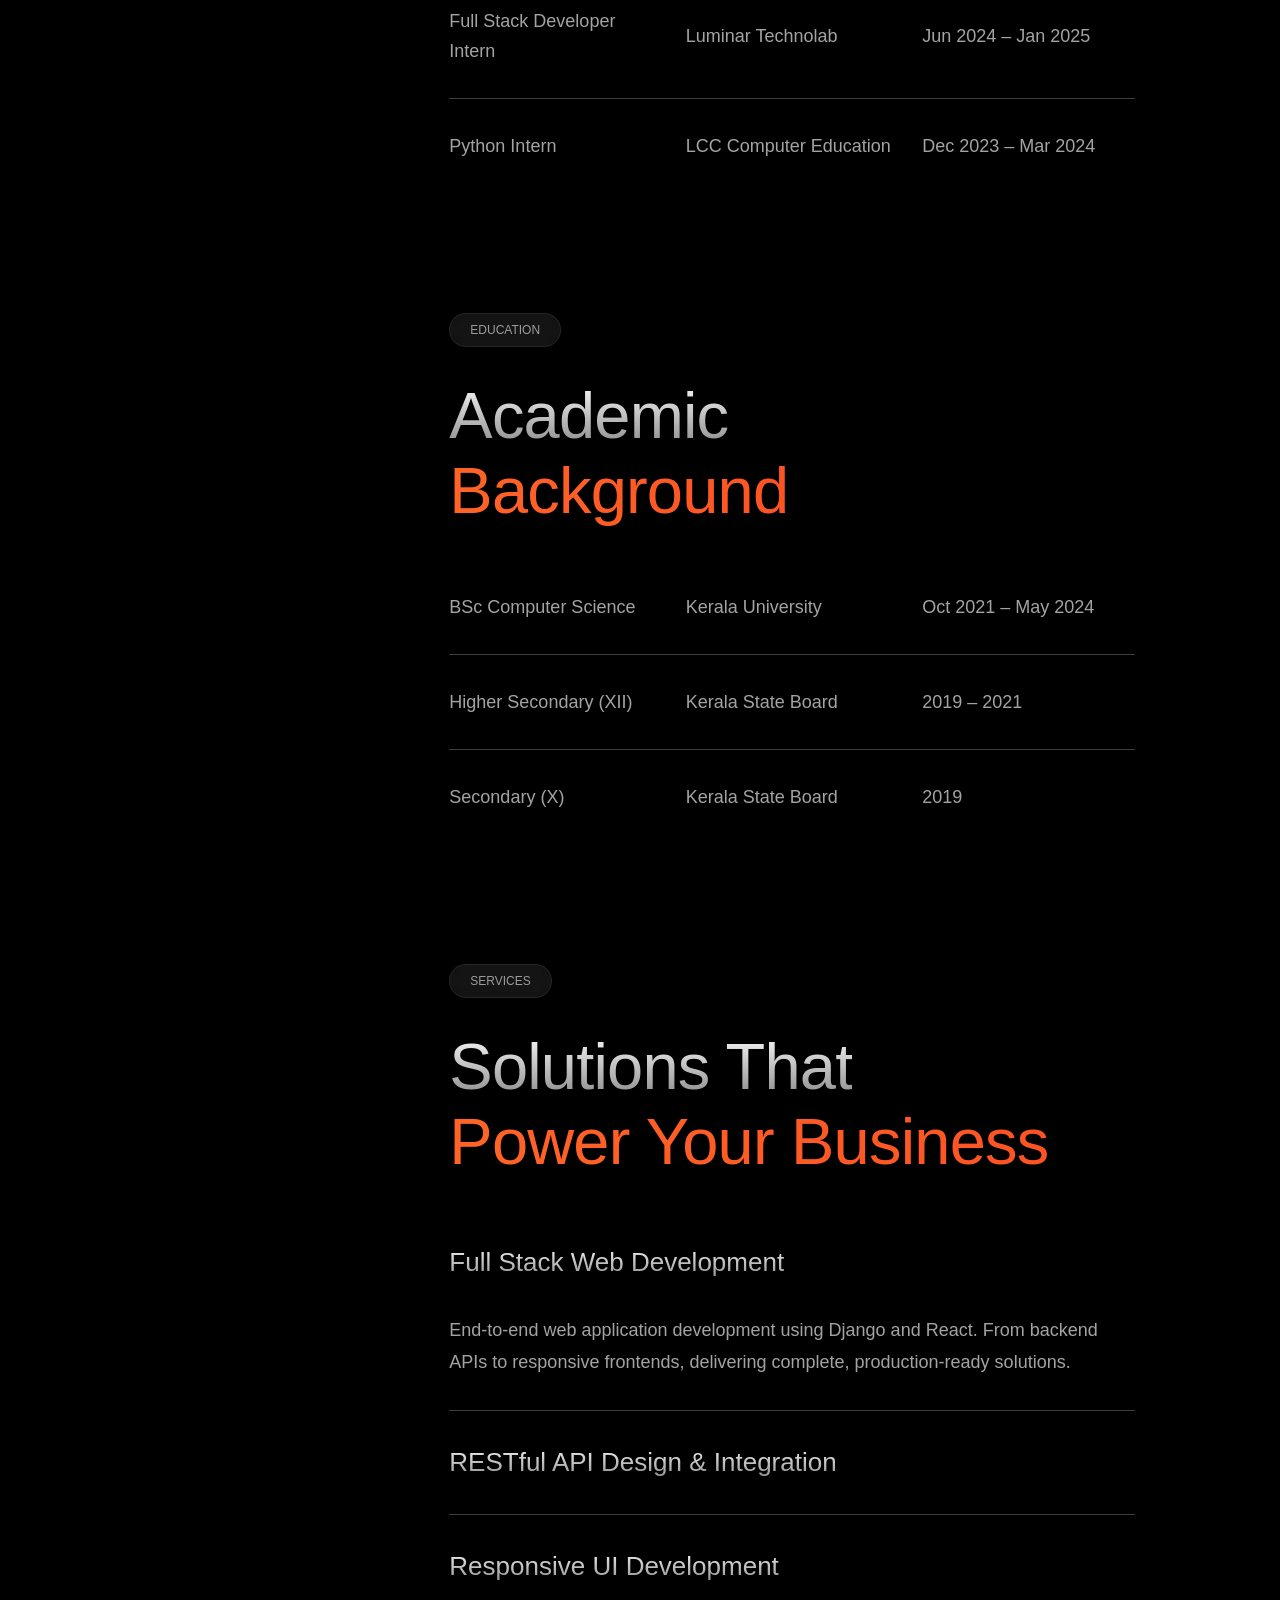
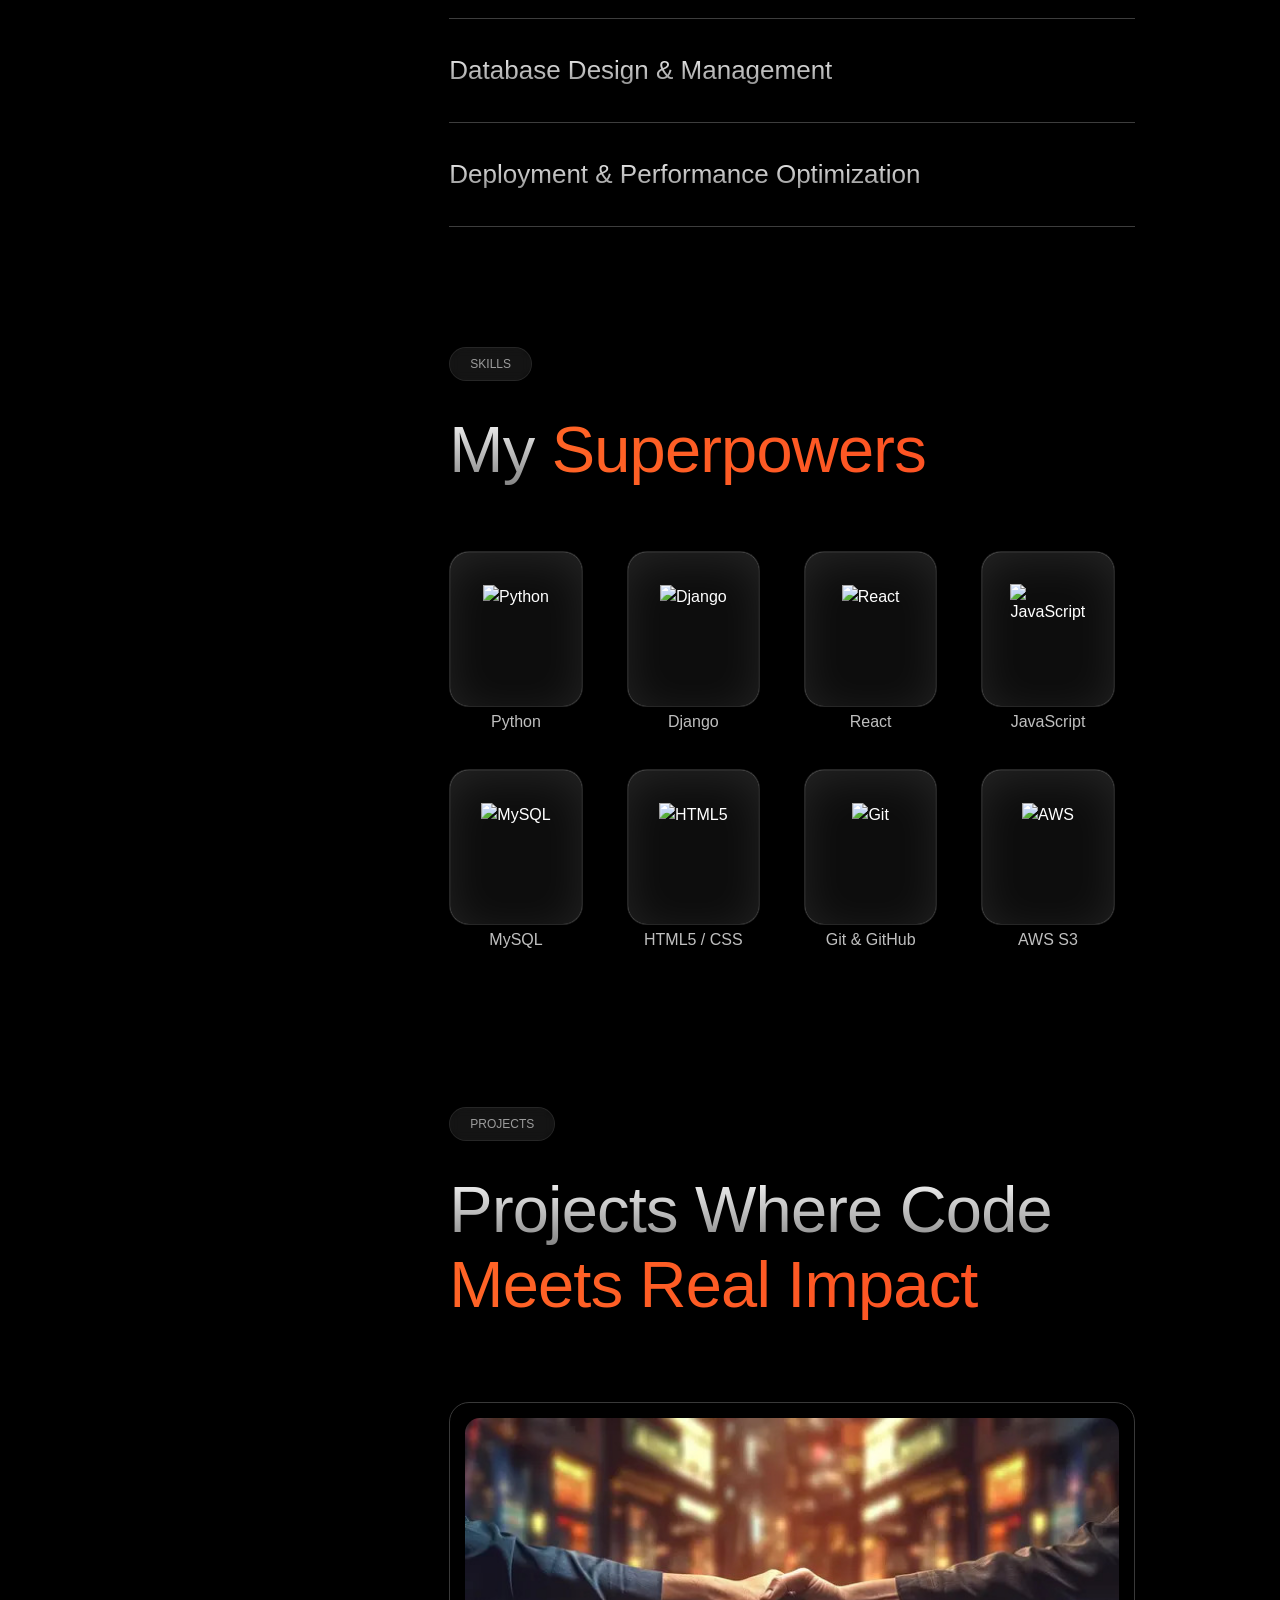
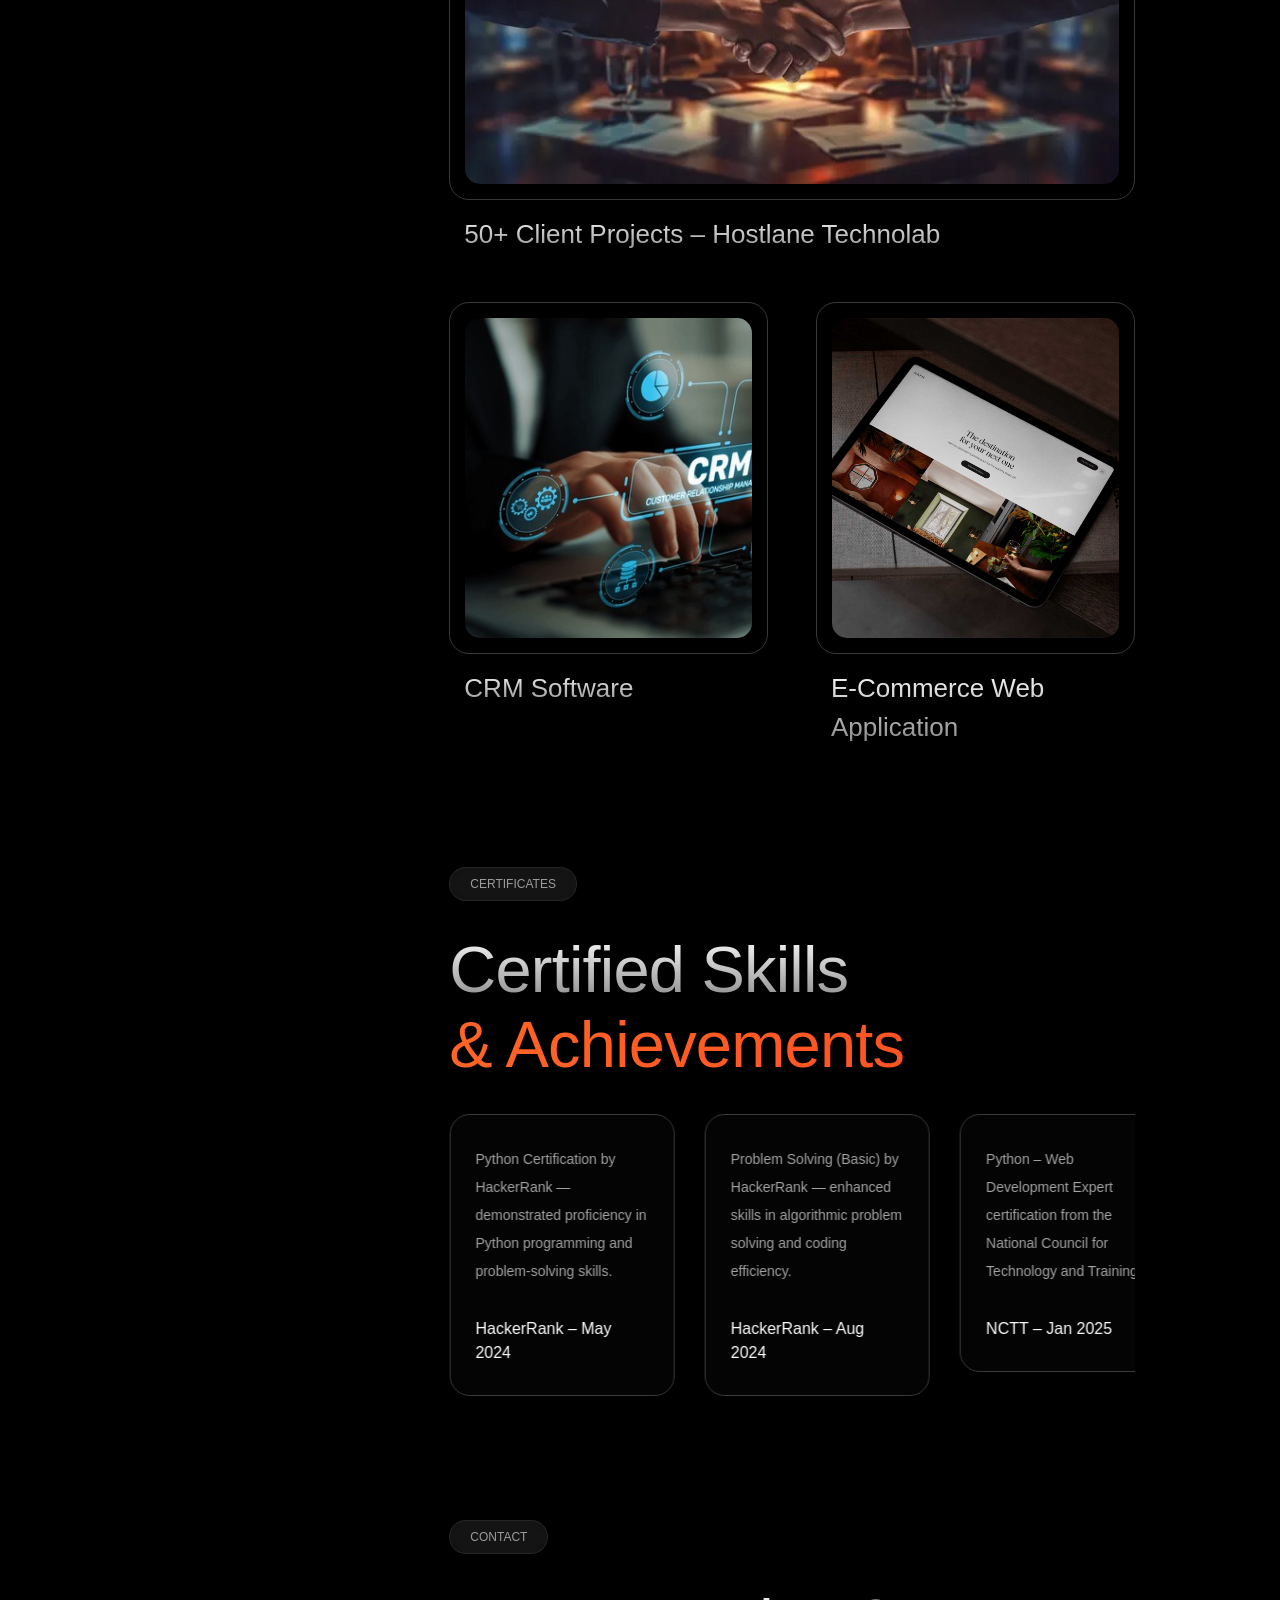
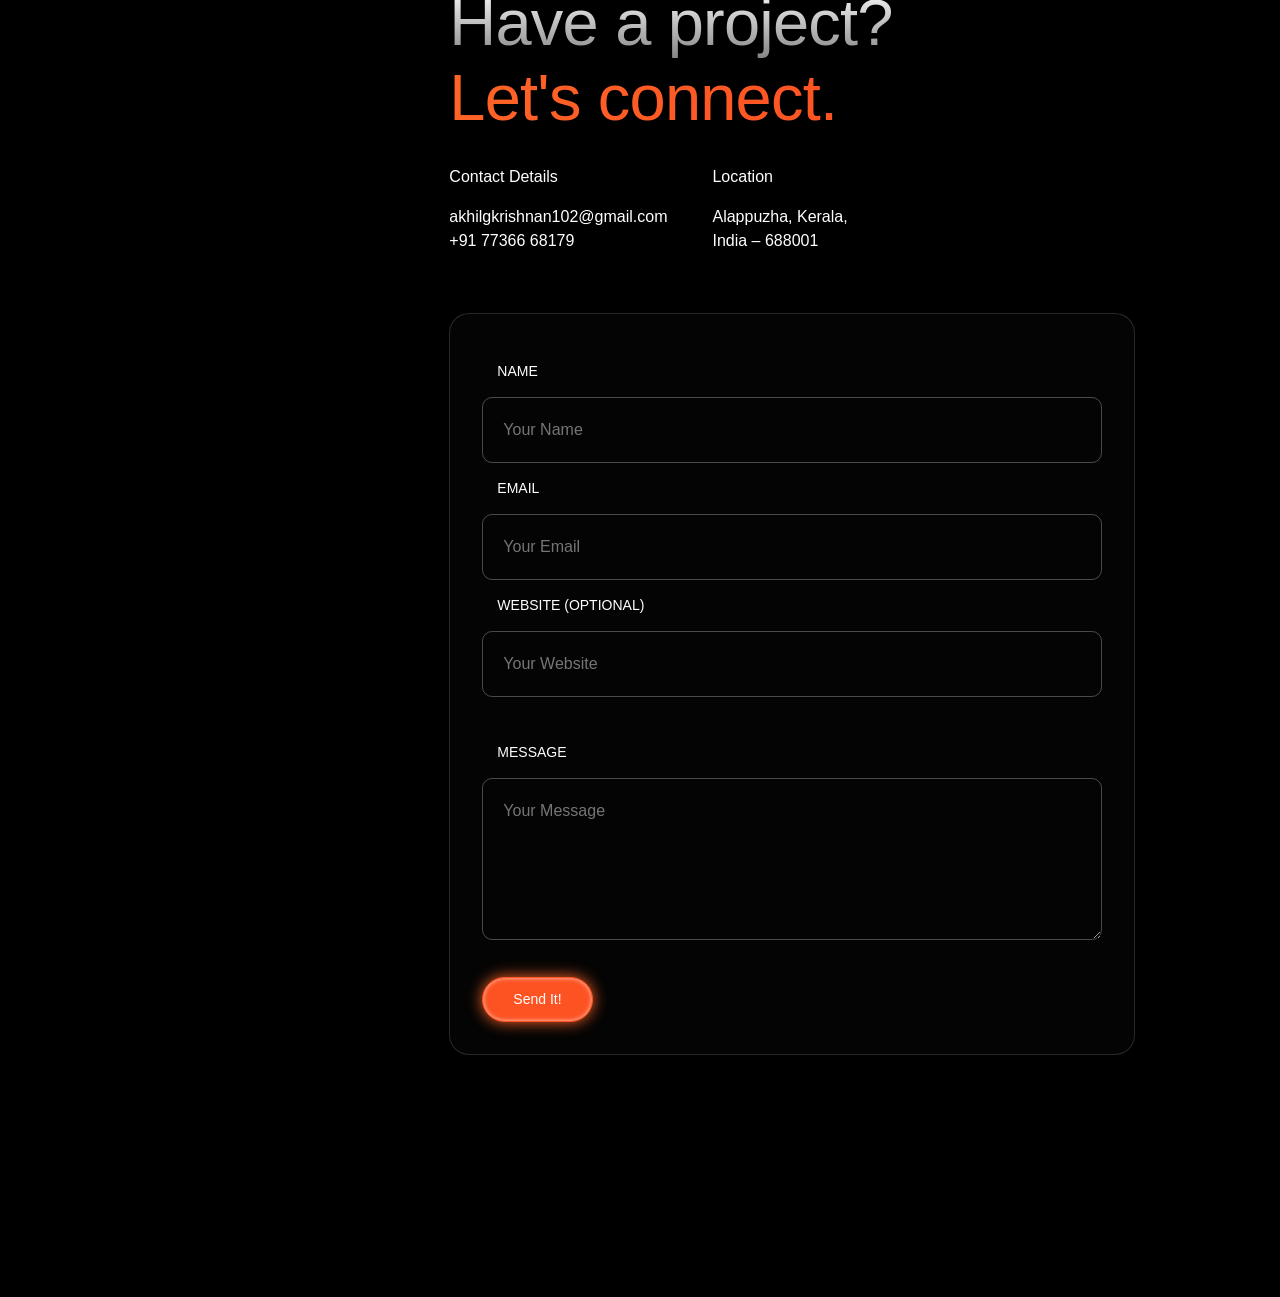
==== commit 7535232e: "new" ====
--- a/index.html
+++ b/index.html
@@ -261,14 +261,7 @@
                             <div class="work-dates col-md-4">Dec 2023 – Mar 2024</div>
                         </div>
 
-                        <div class="experience-divider"></div>
-
-                        <div class="experience-item fade-up-anime row"
-                            style="translate: none; rotate: none; scale: none; opacity: 1; visibility: inherit; transform: translate(0px, 0px);">
-                            <div class="job-title col-md-4">BSc Computer Science</div>
-                            <div class="company-name col-md-4">Kerala University</div>
-                            <div class="work-dates col-md-4">Oct 2021 – May 2024</div>
-                        </div>
+
                     </div>
                 </section>
 
